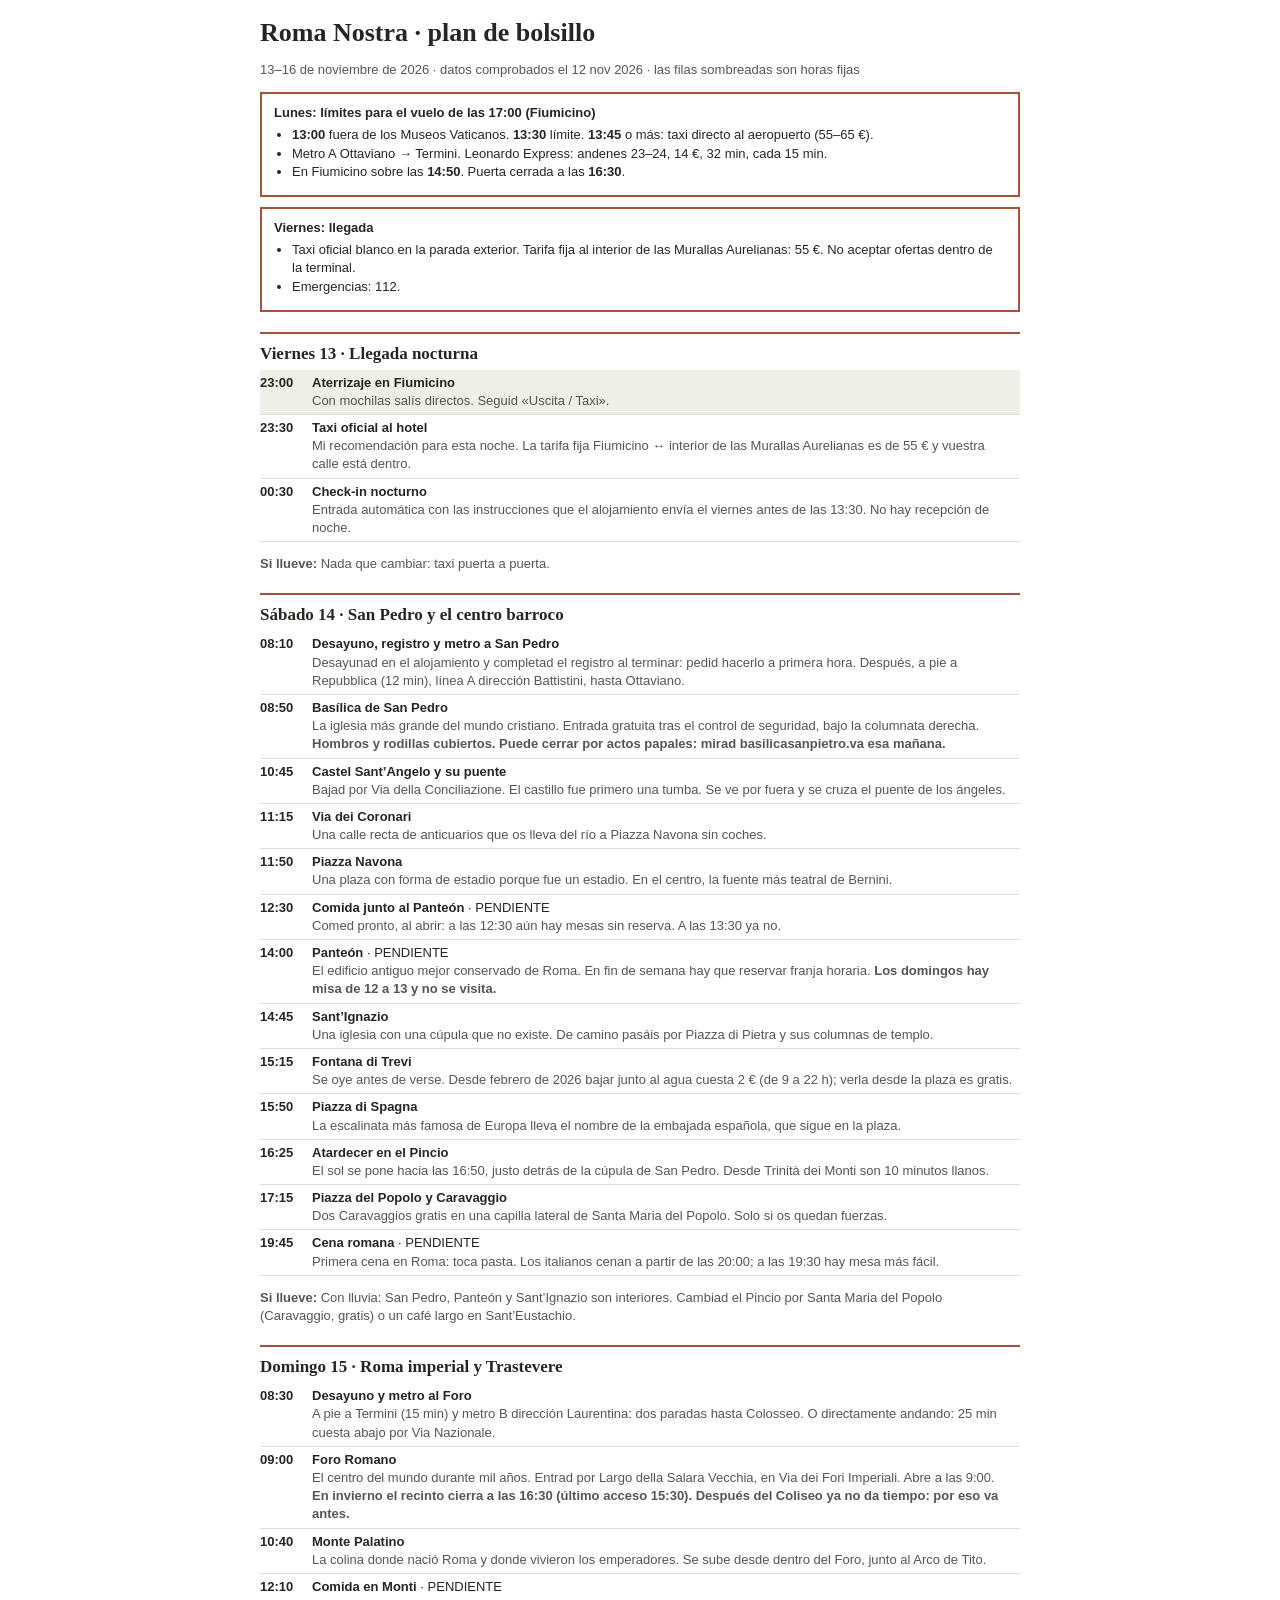
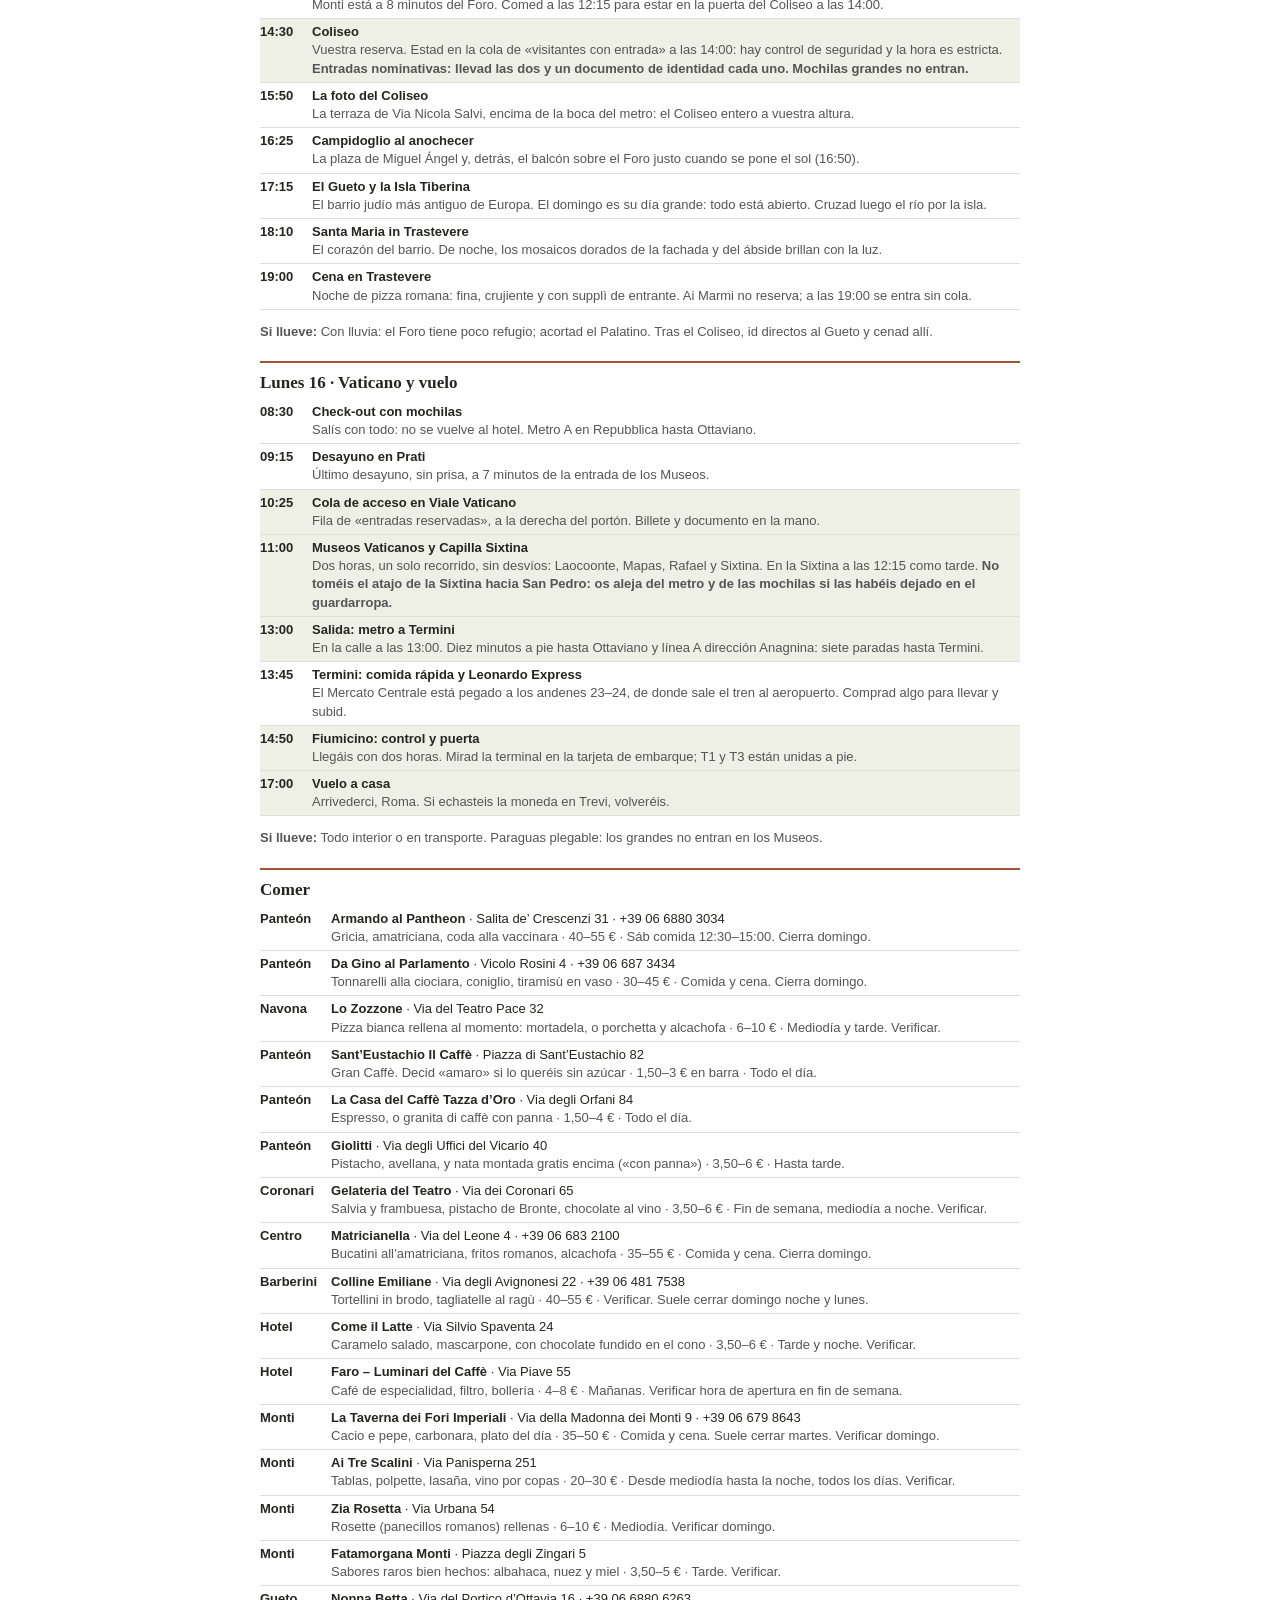
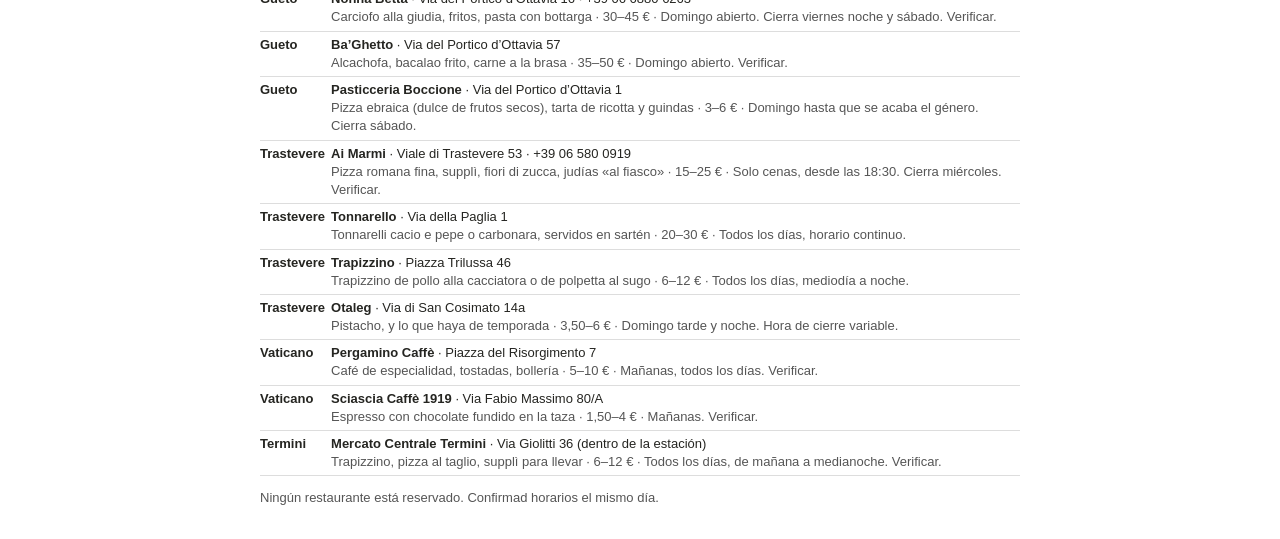
==== bolsillo.html @ ce5e2b99 "Update check-in, breakfast and Colosseum ticket details Co-Authored-By: Claude Fable 5.2 <noreply@an" ====
<!doctype html><html lang="es"><head><meta charset="utf-8"><meta name="viewport" content="width=device-width,initial-scale=1"><meta name="robots" content="noindex"><title>Roma Nostra · plan de bolsillo</title>
<style>body{font:13px/1.4 -apple-system,"Segoe UI",Helvetica,Arial,sans-serif;color:#252521;background:#fff;max-width:760px;margin:0 auto;padding:18px}h1{font:600 26px Georgia,serif;margin:0 0 2px}h2{font:600 17px Georgia,serif;margin:20px 0 6px;padding-top:10px;border-top:2px solid #A5523A;break-after:avoid}table{width:100%;border-collapse:collapse}td{padding:4px 6px 4px 0;vertical-align:top;border-bottom:1px solid #ddd}td:first-child{white-space:nowrap;font-weight:700;font-variant-numeric:tabular-nums;width:46px}.f td{background:#eef0e6}.s{color:#555}.box{border:2px solid #A5523A;padding:10px 12px;margin:10px 0;break-inside:avoid}ul{margin:4px 0;padding-left:18px}@media print{body{padding:0}h2{break-before:auto}}</style></head><body>
<h1>Roma Nostra · plan de bolsillo</h1><p class="s">13–16 de noviembre de 2026 · datos comprobados el 12 nov 2026 · las filas sombreadas son horas fijas</p>
<div class="box"><b>Lunes: límites para el vuelo de las 17:00 (Fiumicino)</b><ul><li><b>13:00</b> fuera de los Museos Vaticanos. <b>13:30</b> límite. <b>13:45</b> o más: taxi directo al aeropuerto (55–65 €).</li><li>Metro A Ottaviano → Termini. Leonardo Express: andenes 23–24, 14 €, 32 min, cada 15 min.</li><li>En Fiumicino sobre las <b>14:50</b>. Puerta cerrada a las <b>16:30</b>.</li></ul></div>
<div class="box"><b>Viernes: llegada</b><ul><li>Taxi oficial blanco en la parada exterior. Tarifa fija al interior de las Murallas Aurelianas: 55 €. No aceptar ofertas dentro de la terminal.</li><li>Emergencias: 112.</li></ul></div><h2>Viernes 13 · Llegada nocturna</h2><table><tr class="f"><td>23:00</td><td><b>Aterrizaje en Fiumicino</b><br><span class="s">Con mochilas salís directos. Seguid «Uscita / Taxi».</span></td></tr><tr><td>23:30</td><td><b>Taxi oficial al hotel</b><br><span class="s">Mi recomendación para esta noche. La tarifa fija Fiumicino ↔ interior de las Murallas Aurelianas es de 55 € y vuestra calle está dentro.</span></td></tr><tr><td>00:30</td><td><b>Check-in nocturno</b><br><span class="s">Entrada automática con las instrucciones que el alojamiento envía el viernes antes de las 13:30. No hay recepción de noche.</span></td></tr></table><p class="s"><b>Si llueve:</b> Nada que cambiar: taxi puerta a puerta.</p><h2>Sábado 14 · San Pedro y el centro barroco</h2><table><tr><td>08:10</td><td><b>Desayuno, registro y metro a San Pedro</b><br><span class="s">Desayunad en el alojamiento y completad el registro al terminar: pedid hacerlo a primera hora. Después, a pie a Repubblica (12 min), línea A dirección Battistini, hasta Ottaviano.</span></td></tr><tr><td>08:50</td><td><b>Basílica de San Pedro</b><br><span class="s">La iglesia más grande del mundo cristiano. Entrada gratuita tras el control de seguridad, bajo la columnata derecha. <b>Hombros y rodillas cubiertos. Puede cerrar por actos papales: mirad basilicasanpietro.va esa mañana.</b></span></td></tr><tr><td>10:45</td><td><b>Castel Sant’Angelo y su puente</b><br><span class="s">Bajad por Via della Conciliazione. El castillo fue primero una tumba. Se ve por fuera y se cruza el puente de los ángeles.</span></td></tr><tr><td>11:15</td><td><b>Via dei Coronari</b><br><span class="s">Una calle recta de anticuarios que os lleva del río a Piazza Navona sin coches.</span></td></tr><tr><td>11:50</td><td><b>Piazza Navona</b><br><span class="s">Una plaza con forma de estadio porque fue un estadio. En el centro, la fuente más teatral de Bernini.</span></td></tr><tr><td>12:30</td><td><b>Comida junto al Panteón</b> · PENDIENTE<br><span class="s">Comed pronto, al abrir: a las 12:30 aún hay mesas sin reserva. A las 13:30 ya no.</span></td></tr><tr><td>14:00</td><td><b>Panteón</b> · PENDIENTE<br><span class="s">El edificio antiguo mejor conservado de Roma. En fin de semana hay que reservar franja horaria. <b>Los domingos hay misa de 12 a 13 y no se visita.</b></span></td></tr><tr><td>14:45</td><td><b>Sant’Ignazio</b><br><span class="s">Una iglesia con una cúpula que no existe. De camino pasáis por Piazza di Pietra y sus columnas de templo.</span></td></tr><tr><td>15:15</td><td><b>Fontana di Trevi</b><br><span class="s">Se oye antes de verse. Desde febrero de 2026 bajar junto al agua cuesta 2 € (de 9 a 22 h); verla desde la plaza es gratis.</span></td></tr><tr><td>15:50</td><td><b>Piazza di Spagna</b><br><span class="s">La escalinata más famosa de Europa lleva el nombre de la embajada española, que sigue en la plaza.</span></td></tr><tr><td>16:25</td><td><b>Atardecer en el Pincio</b><br><span class="s">El sol se pone hacia las 16:50, justo detrás de la cúpula de San Pedro. Desde Trinità dei Monti son 10 minutos llanos.</span></td></tr><tr><td>17:15</td><td><b>Piazza del Popolo y Caravaggio</b><br><span class="s">Dos Caravaggios gratis en una capilla lateral de Santa Maria del Popolo. Solo si os quedan fuerzas.</span></td></tr><tr><td>19:45</td><td><b>Cena romana</b> · PENDIENTE<br><span class="s">Primera cena en Roma: toca pasta. Los italianos cenan a partir de las 20:00; a las 19:30 hay mesa más fácil.</span></td></tr></table><p class="s"><b>Si llueve:</b> Con lluvia: San Pedro, Panteón y Sant’Ignazio son interiores. Cambiad el Pincio por Santa Maria del Popolo (Caravaggio, gratis) o un café largo en Sant’Eustachio.</p><h2>Domingo 15 · Roma imperial y Trastevere</h2><table><tr><td>08:30</td><td><b>Desayuno y metro al Foro</b><br><span class="s">A pie a Termini (15 min) y metro B dirección Laurentina: dos paradas hasta Colosseo. O directamente andando: 25 min cuesta abajo por Via Nazionale.</span></td></tr><tr><td>09:00</td><td><b>Foro Romano</b><br><span class="s">El centro del mundo durante mil años. Entrad por Largo della Salara Vecchia, en Via dei Fori Imperiali. Abre a las 9:00. <b>En invierno el recinto cierra a las 16:30 (último acceso 15:30). Después del Coliseo ya no da tiempo: por eso va antes.</b></span></td></tr><tr><td>10:40</td><td><b>Monte Palatino</b><br><span class="s">La colina donde nació Roma y donde vivieron los emperadores. Se sube desde dentro del Foro, junto al Arco de Tito.</span></td></tr><tr><td>12:10</td><td><b>Comida en Monti</b> · PENDIENTE<br><span class="s">Monti está a 8 minutos del Foro. Comed a las 12:15 para estar en la puerta del Coliseo a las 14:00.</span></td></tr><tr class="f"><td>14:30</td><td><b>Coliseo</b><br><span class="s">Vuestra reserva. Estad en la cola de «visitantes con entrada» a las 14:00: hay control de seguridad y la hora es estricta. <b>Entradas nominativas: llevad las dos y un documento de identidad cada uno. Mochilas grandes no entran.</b></span></td></tr><tr><td>15:50</td><td><b>La foto del Coliseo</b><br><span class="s">La terraza de Via Nicola Salvi, encima de la boca del metro: el Coliseo entero a vuestra altura.</span></td></tr><tr><td>16:25</td><td><b>Campidoglio al anochecer</b><br><span class="s">La plaza de Miguel Ángel y, detrás, el balcón sobre el Foro justo cuando se pone el sol (16:50).</span></td></tr><tr><td>17:15</td><td><b>El Gueto y la Isla Tiberina</b><br><span class="s">El barrio judío más antiguo de Europa. El domingo es su día grande: todo está abierto. Cruzad luego el río por la isla.</span></td></tr><tr><td>18:10</td><td><b>Santa Maria in Trastevere</b><br><span class="s">El corazón del barrio. De noche, los mosaicos dorados de la fachada y del ábside brillan con la luz.</span></td></tr><tr><td>19:00</td><td><b>Cena en Trastevere</b><br><span class="s">Noche de pizza romana: fina, crujiente y con supplì de entrante. Ai Marmi no reserva; a las 19:00 se entra sin cola.</span></td></tr></table><p class="s"><b>Si llueve:</b> Con lluvia: el Foro tiene poco refugio; acortad el Palatino. Tras el Coliseo, id directos al Gueto y cenad allí.</p><h2>Lunes 16 · Vaticano y vuelo</h2><table><tr><td>08:30</td><td><b>Check-out con mochilas</b><br><span class="s">Salís con todo: no se vuelve al hotel. Metro A en Repubblica hasta Ottaviano.</span></td></tr><tr><td>09:15</td><td><b>Desayuno en Prati</b><br><span class="s">Último desayuno, sin prisa, a 7 minutos de la entrada de los Museos.</span></td></tr><tr class="f"><td>10:25</td><td><b>Cola de acceso en Viale Vaticano</b><br><span class="s">Fila de «entradas reservadas», a la derecha del portón. Billete y documento en la mano.</span></td></tr><tr class="f"><td>11:00</td><td><b>Museos Vaticanos y Capilla Sixtina</b><br><span class="s">Dos horas, un solo recorrido, sin desvíos: Laocoonte, Mapas, Rafael y Sixtina. En la Sixtina a las 12:15 como tarde. <b>No toméis el atajo de la Sixtina hacia San Pedro: os aleja del metro y de las mochilas si las habéis dejado en el guardarropa.</b></span></td></tr><tr class="f"><td>13:00</td><td><b>Salida: metro a Termini</b><br><span class="s">En la calle a las 13:00. Diez minutos a pie hasta Ottaviano y línea A dirección Anagnina: siete paradas hasta Termini.</span></td></tr><tr><td>13:45</td><td><b>Termini: comida rápida y Leonardo Express</b><br><span class="s">El Mercato Centrale está pegado a los andenes 23–24, de donde sale el tren al aeropuerto. Comprad algo para llevar y subid.</span></td></tr><tr class="f"><td>14:50</td><td><b>Fiumicino: control y puerta</b><br><span class="s">Llegáis con dos horas. Mirad la terminal en la tarjeta de embarque; T1 y T3 están unidas a pie.</span></td></tr><tr class="f"><td>17:00</td><td><b>Vuelo a casa</b><br><span class="s">Arrivederci, Roma. Si echasteis la moneda en Trevi, volveréis.</span></td></tr></table><p class="s"><b>Si llueve:</b> Todo interior o en transporte. Paraguas plegable: los grandes no entran en los Museos.</p><h2>Comer</h2><table><tr><td>Panteón</td><td><b>Armando al Pantheon</b> · Salita de’ Crescenzi 31 · +39 06 6880 3034<br><span class="s">Gricia, amatriciana, coda alla vaccinara · 40–55 € · Sáb comida 12:30–15:00. Cierra domingo.</span></td></tr><tr><td>Panteón</td><td><b>Da Gino al Parlamento</b> · Vicolo Rosini 4 · +39 06 687 3434<br><span class="s">Tonnarelli alla ciociara, coniglio, tiramisù en vaso · 30–45 € · Comida y cena. Cierra domingo.</span></td></tr><tr><td>Navona</td><td><b>Lo Zozzone</b> · Via del Teatro Pace 32<br><span class="s">Pizza bianca rellena al momento: mortadela, o porchetta y alcachofa · 6–10 € · Mediodía y tarde. Verificar.</span></td></tr><tr><td>Panteón</td><td><b>Sant’Eustachio Il Caffè</b> · Piazza di Sant’Eustachio 82<br><span class="s">Gran Caffè. Decid «amaro» si lo queréis sin azúcar · 1,50–3 € en barra · Todo el día.</span></td></tr><tr><td>Panteón</td><td><b>La Casa del Caffè Tazza d’Oro</b> · Via degli Orfani 84<br><span class="s">Espresso, o granita di caffè con panna · 1,50–4 € · Todo el día.</span></td></tr><tr><td>Panteón</td><td><b>Giolitti</b> · Via degli Uffici del Vicario 40<br><span class="s">Pistacho, avellana, y nata montada gratis encima («con panna») · 3,50–6 € · Hasta tarde.</span></td></tr><tr><td>Coronari</td><td><b>Gelateria del Teatro</b> · Via dei Coronari 65<br><span class="s">Salvia y frambuesa, pistacho de Bronte, chocolate al vino · 3,50–6 € · Fin de semana, mediodía a noche. Verificar.</span></td></tr><tr><td>Centro</td><td><b>Matricianella</b> · Via del Leone 4 · +39 06 683 2100<br><span class="s">Bucatini all’amatriciana, fritos romanos, alcachofa · 35–55 € · Comida y cena. Cierra domingo.</span></td></tr><tr><td>Barberini</td><td><b>Colline Emiliane</b> · Via degli Avignonesi 22 · +39 06 481 7538<br><span class="s">Tortellini in brodo, tagliatelle al ragù · 40–55 € · Verificar. Suele cerrar domingo noche y lunes.</span></td></tr><tr><td>Hotel</td><td><b>Come il Latte</b> · Via Silvio Spaventa 24<br><span class="s">Caramelo salado, mascarpone, con chocolate fundido en el cono · 3,50–6 € · Tarde y noche. Verificar.</span></td></tr><tr><td>Hotel</td><td><b>Faro – Luminari del Caffè</b> · Via Piave 55<br><span class="s">Café de especialidad, filtro, bollería · 4–8 € · Mañanas. Verificar hora de apertura en fin de semana.</span></td></tr><tr><td>Monti</td><td><b>La Taverna dei Fori Imperiali</b> · Via della Madonna dei Monti 9 · +39 06 679 8643<br><span class="s">Cacio e pepe, carbonara, plato del día · 35–50 € · Comida y cena. Suele cerrar martes. Verificar domingo.</span></td></tr><tr><td>Monti</td><td><b>Ai Tre Scalini</b> · Via Panisperna 251<br><span class="s">Tablas, polpette, lasaña, vino por copas · 20–30 € · Desde mediodía hasta la noche, todos los días. Verificar.</span></td></tr><tr><td>Monti</td><td><b>Zia Rosetta</b> · Via Urbana 54<br><span class="s">Rosette (panecillos romanos) rellenas · 6–10 € · Mediodía. Verificar domingo.</span></td></tr><tr><td>Monti</td><td><b>Fatamorgana Monti</b> · Piazza degli Zingari 5<br><span class="s">Sabores raros bien hechos: albahaca, nuez y miel · 3,50–5 € · Tarde. Verificar.</span></td></tr><tr><td>Gueto</td><td><b>Nonna Betta</b> · Via del Portico d’Ottavia 16 · +39 06 6880 6263<br><span class="s">Carciofo alla giudia, fritos, pasta con bottarga · 30–45 € · Domingo abierto. Cierra viernes noche y sábado. Verificar.</span></td></tr><tr><td>Gueto</td><td><b>Ba’Ghetto</b> · Via del Portico d’Ottavia 57<br><span class="s">Alcachofa, bacalao frito, carne a la brasa · 35–50 € · Domingo abierto. Verificar.</span></td></tr><tr><td>Gueto</td><td><b>Pasticceria Boccione</b> · Via del Portico d’Ottavia 1<br><span class="s">Pizza ebraica (dulce de frutos secos), tarta de ricotta y guindas · 3–6 € · Domingo hasta que se acaba el género. Cierra sábado.</span></td></tr><tr><td>Trastevere</td><td><b>Ai Marmi</b> · Viale di Trastevere 53 · +39 06 580 0919<br><span class="s">Pizza romana fina, supplì, fiori di zucca, judías «al fiasco» · 15–25 € · Solo cenas, desde las 18:30. Cierra miércoles. Verificar.</span></td></tr><tr><td>Trastevere</td><td><b>Tonnarello</b> · Via della Paglia 1<br><span class="s">Tonnarelli cacio e pepe o carbonara, servidos en sartén · 20–30 € · Todos los días, horario continuo.</span></td></tr><tr><td>Trastevere</td><td><b>Trapizzino</b> · Piazza Trilussa 46<br><span class="s">Trapizzino de pollo alla cacciatora o de polpetta al sugo · 6–12 € · Todos los días, mediodía a noche.</span></td></tr><tr><td>Trastevere</td><td><b>Otaleg</b> · Via di San Cosimato 14a<br><span class="s">Pistacho, y lo que haya de temporada · 3,50–6 € · Domingo tarde y noche. Hora de cierre variable.</span></td></tr><tr><td>Vaticano</td><td><b>Pergamino Caffè</b> · Piazza del Risorgimento 7<br><span class="s">Café de especialidad, tostadas, bollería · 5–10 € · Mañanas, todos los días. Verificar.</span></td></tr><tr><td>Vaticano</td><td><b>Sciascia Caffè 1919</b> · Via Fabio Massimo 80/A<br><span class="s">Espresso con chocolate fundido en la taza · 1,50–4 € · Mañanas. Verificar.</span></td></tr><tr><td>Termini</td><td><b>Mercato Centrale Termini</b> · Via Giolitti 36 (dentro de la estación)<br><span class="s">Trapizzino, pizza al taglio, supplì para llevar · 6–12 € · Todos los días, de mañana a medianoche. Verificar.</span></td></tr></table><p class="s">Ningún restaurante está reservado. Confirmad horarios el mismo día.</p></body></html>
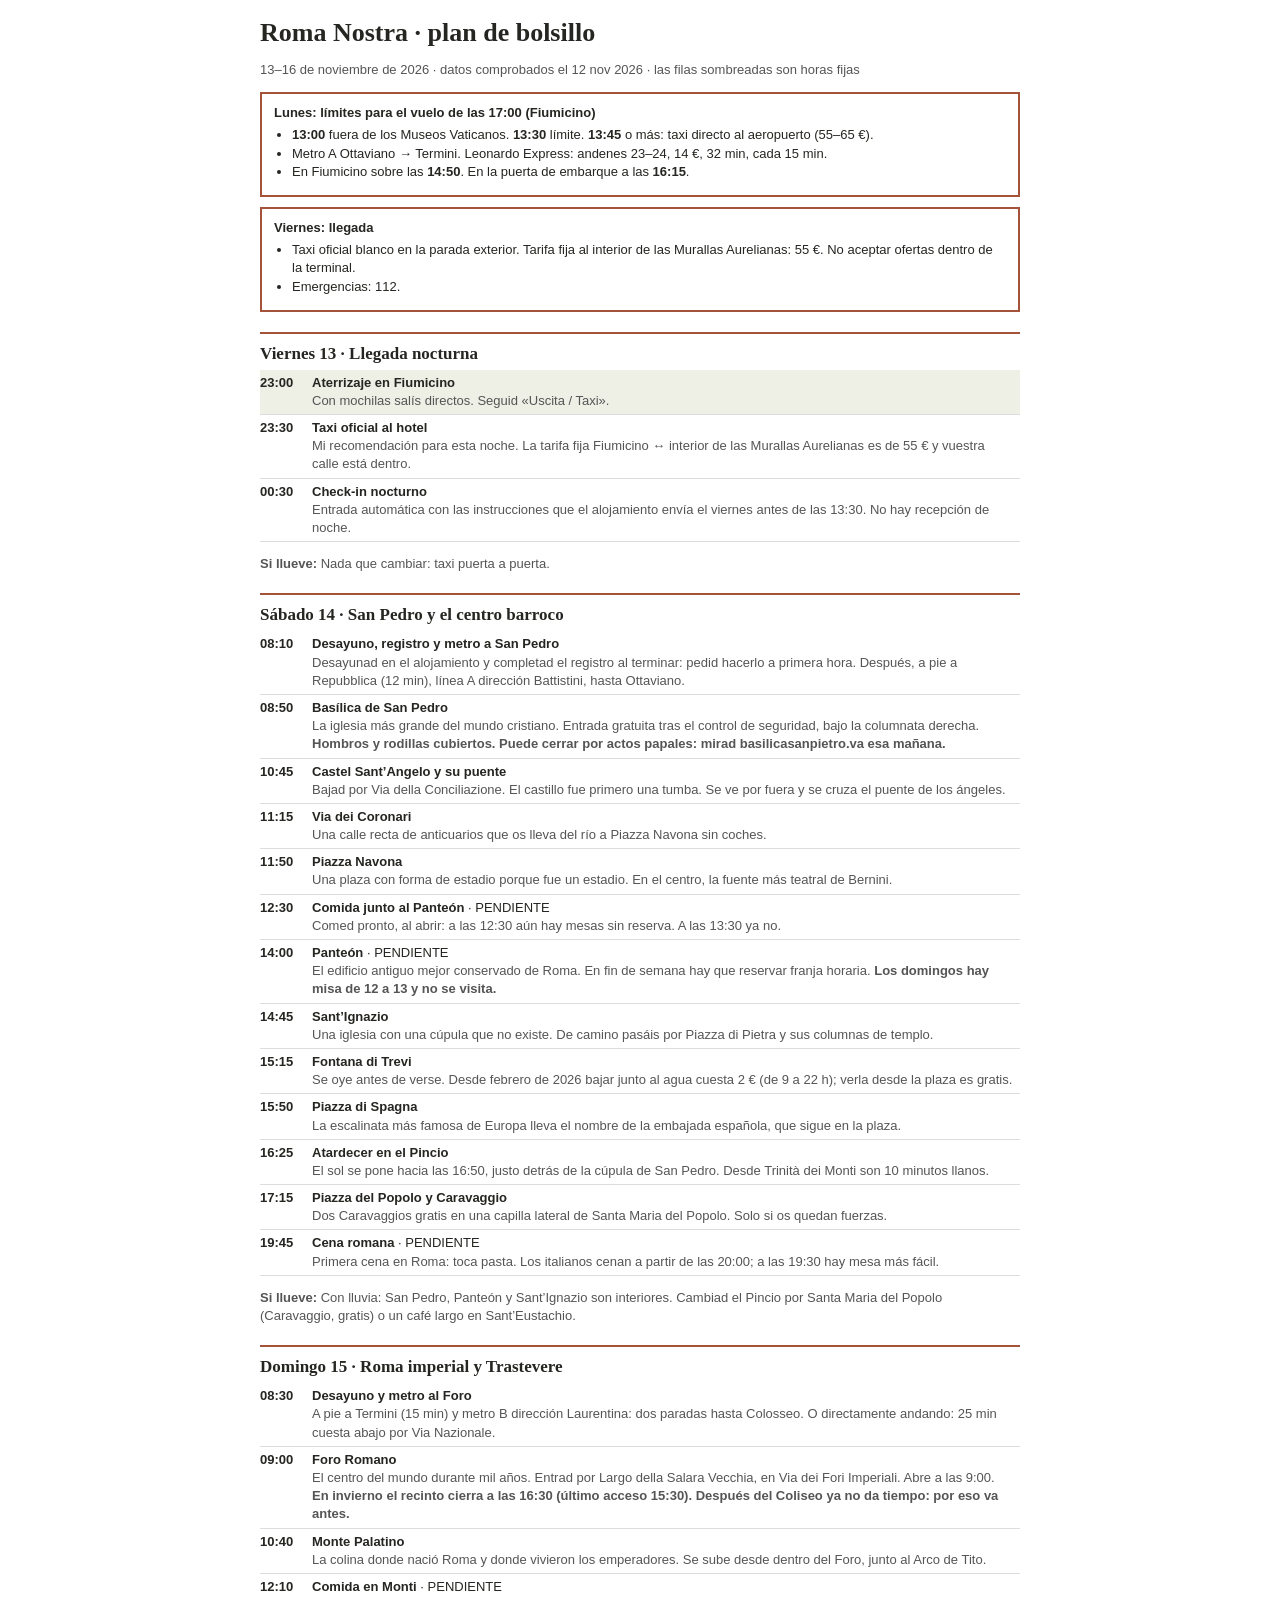
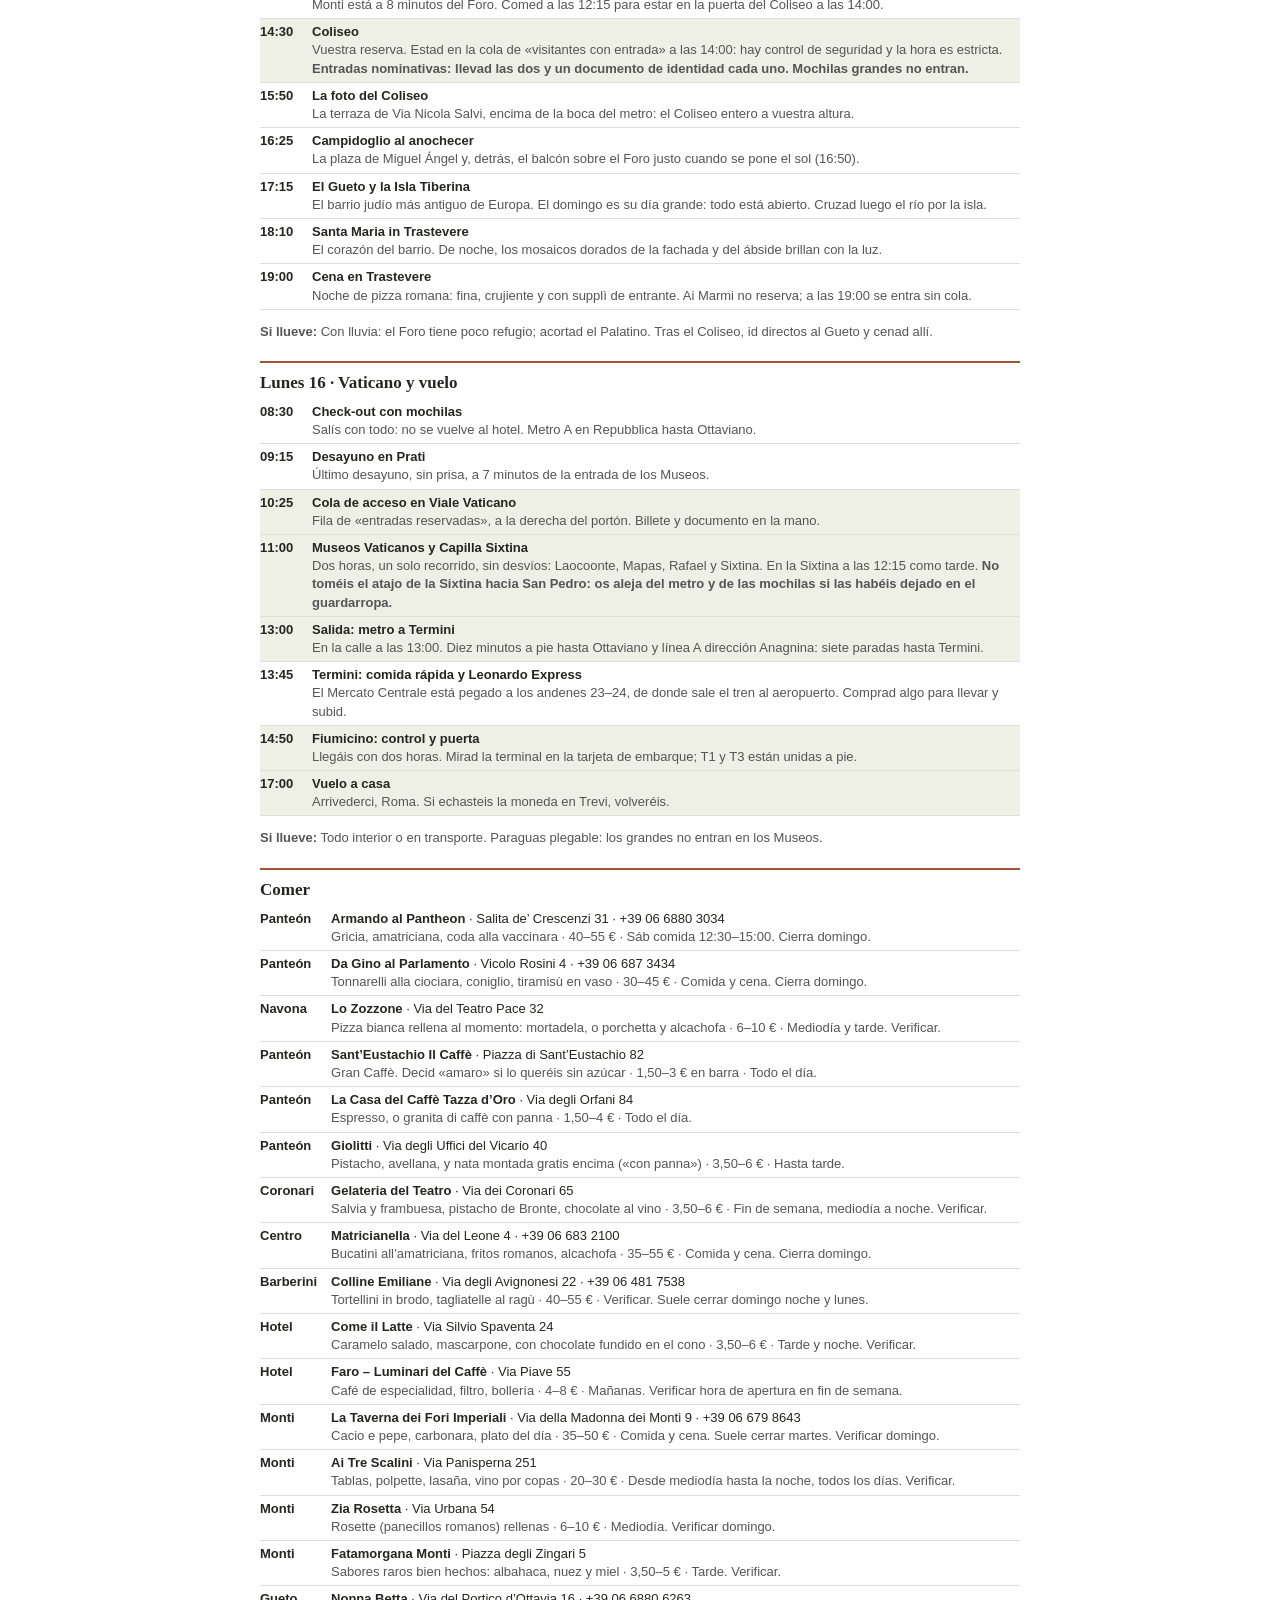
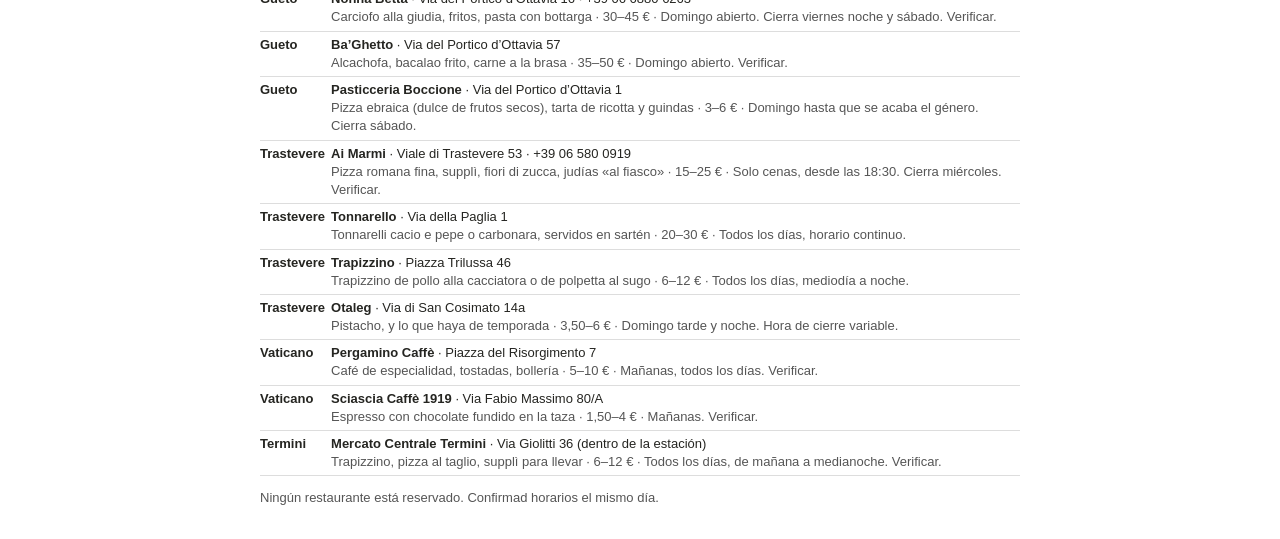
==== commit 6f8cbe2b: "Switch airline details to Wizz Air Co-Authored-By: Claude Fable 5.2 <noreply@anthropic.com> Claude-S" ====
--- a/bolsillo.html
+++ b/bolsillo.html
@@ -1,5 +1,5 @@
 <!doctype html><html lang="es"><head><meta charset="utf-8"><meta name="viewport" content="width=device-width,initial-scale=1"><meta name="robots" content="noindex"><title>Roma Nostra · plan de bolsillo</title>
 <style>body{font:13px/1.4 -apple-system,"Segoe UI",Helvetica,Arial,sans-serif;color:#252521;background:#fff;max-width:760px;margin:0 auto;padding:18px}h1{font:600 26px Georgia,serif;margin:0 0 2px}h2{font:600 17px Georgia,serif;margin:20px 0 6px;padding-top:10px;border-top:2px solid #A5523A;break-after:avoid}table{width:100%;border-collapse:collapse}td{padding:4px 6px 4px 0;vertical-align:top;border-bottom:1px solid #ddd}td:first-child{white-space:nowrap;font-weight:700;font-variant-numeric:tabular-nums;width:46px}.f td{background:#eef0e6}.s{color:#555}.box{border:2px solid #A5523A;padding:10px 12px;margin:10px 0;break-inside:avoid}ul{margin:4px 0;padding-left:18px}@media print{body{padding:0}h2{break-before:auto}}</style></head><body>
 <h1>Roma Nostra · plan de bolsillo</h1><p class="s">13–16 de noviembre de 2026 · datos comprobados el 12 nov 2026 · las filas sombreadas son horas fijas</p>
-<div class="box"><b>Lunes: límites para el vuelo de las 17:00 (Fiumicino)</b><ul><li><b>13:00</b> fuera de los Museos Vaticanos. <b>13:30</b> límite. <b>13:45</b> o más: taxi directo al aeropuerto (55–65 €).</li><li>Metro A Ottaviano → Termini. Leonardo Express: andenes 23–24, 14 €, 32 min, cada 15 min.</li><li>En Fiumicino sobre las <b>14:50</b>. Puerta cerrada a las <b>16:30</b>.</li></ul></div>
+<div class="box"><b>Lunes: límites para el vuelo de las 17:00 (Fiumicino)</b><ul><li><b>13:00</b> fuera de los Museos Vaticanos. <b>13:30</b> límite. <b>13:45</b> o más: taxi directo al aeropuerto (55–65 €).</li><li>Metro A Ottaviano → Termini. Leonardo Express: andenes 23–24, 14 €, 32 min, cada 15 min.</li><li>En Fiumicino sobre las <b>14:50</b>. En la puerta de embarque a las <b>16:15</b>.</li></ul></div>
 <div class="box"><b>Viernes: llegada</b><ul><li>Taxi oficial blanco en la parada exterior. Tarifa fija al interior de las Murallas Aurelianas: 55 €. No aceptar ofertas dentro de la terminal.</li><li>Emergencias: 112.</li></ul></div><h2>Viernes 13 · Llegada nocturna</h2><table><tr class="f"><td>23:00</td><td><b>Aterrizaje en Fiumicino</b><br><span class="s">Con mochilas salís directos. Seguid «Uscita / Taxi».</span></td></tr><tr><td>23:30</td><td><b>Taxi oficial al hotel</b><br><span class="s">Mi recomendación para esta noche. La tarifa fija Fiumicino ↔ interior de las Murallas Aurelianas es de 55 € y vuestra calle está dentro.</span></td></tr><tr><td>00:30</td><td><b>Check-in nocturno</b><br><span class="s">Entrada automática con las instrucciones que el alojamiento envía el viernes antes de las 13:30. No hay recepción de noche.</span></td></tr></table><p class="s"><b>Si llueve:</b> Nada que cambiar: taxi puerta a puerta.</p><h2>Sábado 14 · San Pedro y el centro barroco</h2><table><tr><td>08:10</td><td><b>Desayuno, registro y metro a San Pedro</b><br><span class="s">Desayunad en el alojamiento y completad el registro al terminar: pedid hacerlo a primera hora. Después, a pie a Repubblica (12 min), línea A dirección Battistini, hasta Ottaviano.</span></td></tr><tr><td>08:50</td><td><b>Basílica de San Pedro</b><br><span class="s">La iglesia más grande del mundo cristiano. Entrada gratuita tras el control de seguridad, bajo la columnata derecha. <b>Hombros y rodillas cubiertos. Puede cerrar por actos papales: mirad basilicasanpietro.va esa mañana.</b></span></td></tr><tr><td>10:45</td><td><b>Castel Sant’Angelo y su puente</b><br><span class="s">Bajad por Via della Conciliazione. El castillo fue primero una tumba. Se ve por fuera y se cruza el puente de los ángeles.</span></td></tr><tr><td>11:15</td><td><b>Via dei Coronari</b><br><span class="s">Una calle recta de anticuarios que os lleva del río a Piazza Navona sin coches.</span></td></tr><tr><td>11:50</td><td><b>Piazza Navona</b><br><span class="s">Una plaza con forma de estadio porque fue un estadio. En el centro, la fuente más teatral de Bernini.</span></td></tr><tr><td>12:30</td><td><b>Comida junto al Panteón</b> · PENDIENTE<br><span class="s">Comed pronto, al abrir: a las 12:30 aún hay mesas sin reserva. A las 13:30 ya no.</span></td></tr><tr><td>14:00</td><td><b>Panteón</b> · PENDIENTE<br><span class="s">El edificio antiguo mejor conservado de Roma. En fin de semana hay que reservar franja horaria. <b>Los domingos hay misa de 12 a 13 y no se visita.</b></span></td></tr><tr><td>14:45</td><td><b>Sant’Ignazio</b><br><span class="s">Una iglesia con una cúpula que no existe. De camino pasáis por Piazza di Pietra y sus columnas de templo.</span></td></tr><tr><td>15:15</td><td><b>Fontana di Trevi</b><br><span class="s">Se oye antes de verse. Desde febrero de 2026 bajar junto al agua cuesta 2 € (de 9 a 22 h); verla desde la plaza es gratis.</span></td></tr><tr><td>15:50</td><td><b>Piazza di Spagna</b><br><span class="s">La escalinata más famosa de Europa lleva el nombre de la embajada española, que sigue en la plaza.</span></td></tr><tr><td>16:25</td><td><b>Atardecer en el Pincio</b><br><span class="s">El sol se pone hacia las 16:50, justo detrás de la cúpula de San Pedro. Desde Trinità dei Monti son 10 minutos llanos.</span></td></tr><tr><td>17:15</td><td><b>Piazza del Popolo y Caravaggio</b><br><span class="s">Dos Caravaggios gratis en una capilla lateral de Santa Maria del Popolo. Solo si os quedan fuerzas.</span></td></tr><tr><td>19:45</td><td><b>Cena romana</b> · PENDIENTE<br><span class="s">Primera cena en Roma: toca pasta. Los italianos cenan a partir de las 20:00; a las 19:30 hay mesa más fácil.</span></td></tr></table><p class="s"><b>Si llueve:</b> Con lluvia: San Pedro, Panteón y Sant’Ignazio son interiores. Cambiad el Pincio por Santa Maria del Popolo (Caravaggio, gratis) o un café largo en Sant’Eustachio.</p><h2>Domingo 15 · Roma imperial y Trastevere</h2><table><tr><td>08:30</td><td><b>Desayuno y metro al Foro</b><br><span class="s">A pie a Termini (15 min) y metro B dirección Laurentina: dos paradas hasta Colosseo. O directamente andando: 25 min cuesta abajo por Via Nazionale.</span></td></tr><tr><td>09:00</td><td><b>Foro Romano</b><br><span class="s">El centro del mundo durante mil años. Entrad por Largo della Salara Vecchia, en Via dei Fori Imperiali. Abre a las 9:00. <b>En invierno el recinto cierra a las 16:30 (último acceso 15:30). Después del Coliseo ya no da tiempo: por eso va antes.</b></span></td></tr><tr><td>10:40</td><td><b>Monte Palatino</b><br><span class="s">La colina donde nació Roma y donde vivieron los emperadores. Se sube desde dentro del Foro, junto al Arco de Tito.</span></td></tr><tr><td>12:10</td><td><b>Comida en Monti</b> · PENDIENTE<br><span class="s">Monti está a 8 minutos del Foro. Comed a las 12:15 para estar en la puerta del Coliseo a las 14:00.</span></td></tr><tr class="f"><td>14:30</td><td><b>Coliseo</b><br><span class="s">Vuestra reserva. Estad en la cola de «visitantes con entrada» a las 14:00: hay control de seguridad y la hora es estricta. <b>Entradas nominativas: llevad las dos y un documento de identidad cada uno. Mochilas grandes no entran.</b></span></td></tr><tr><td>15:50</td><td><b>La foto del Coliseo</b><br><span class="s">La terraza de Via Nicola Salvi, encima de la boca del metro: el Coliseo entero a vuestra altura.</span></td></tr><tr><td>16:25</td><td><b>Campidoglio al anochecer</b><br><span class="s">La plaza de Miguel Ángel y, detrás, el balcón sobre el Foro justo cuando se pone el sol (16:50).</span></td></tr><tr><td>17:15</td><td><b>El Gueto y la Isla Tiberina</b><br><span class="s">El barrio judío más antiguo de Europa. El domingo es su día grande: todo está abierto. Cruzad luego el río por la isla.</span></td></tr><tr><td>18:10</td><td><b>Santa Maria in Trastevere</b><br><span class="s">El corazón del barrio. De noche, los mosaicos dorados de la fachada y del ábside brillan con la luz.</span></td></tr><tr><td>19:00</td><td><b>Cena en Trastevere</b><br><span class="s">Noche de pizza romana: fina, crujiente y con supplì de entrante. Ai Marmi no reserva; a las 19:00 se entra sin cola.</span></td></tr></table><p class="s"><b>Si llueve:</b> Con lluvia: el Foro tiene poco refugio; acortad el Palatino. Tras el Coliseo, id directos al Gueto y cenad allí.</p><h2>Lunes 16 · Vaticano y vuelo</h2><table><tr><td>08:30</td><td><b>Check-out con mochilas</b><br><span class="s">Salís con todo: no se vuelve al hotel. Metro A en Repubblica hasta Ottaviano.</span></td></tr><tr><td>09:15</td><td><b>Desayuno en Prati</b><br><span class="s">Último desayuno, sin prisa, a 7 minutos de la entrada de los Museos.</span></td></tr><tr class="f"><td>10:25</td><td><b>Cola de acceso en Viale Vaticano</b><br><span class="s">Fila de «entradas reservadas», a la derecha del portón. Billete y documento en la mano.</span></td></tr><tr class="f"><td>11:00</td><td><b>Museos Vaticanos y Capilla Sixtina</b><br><span class="s">Dos horas, un solo recorrido, sin desvíos: Laocoonte, Mapas, Rafael y Sixtina. En la Sixtina a las 12:15 como tarde. <b>No toméis el atajo de la Sixtina hacia San Pedro: os aleja del metro y de las mochilas si las habéis dejado en el guardarropa.</b></span></td></tr><tr class="f"><td>13:00</td><td><b>Salida: metro a Termini</b><br><span class="s">En la calle a las 13:00. Diez minutos a pie hasta Ottaviano y línea A dirección Anagnina: siete paradas hasta Termini.</span></td></tr><tr><td>13:45</td><td><b>Termini: comida rápida y Leonardo Express</b><br><span class="s">El Mercato Centrale está pegado a los andenes 23–24, de donde sale el tren al aeropuerto. Comprad algo para llevar y subid.</span></td></tr><tr class="f"><td>14:50</td><td><b>Fiumicino: control y puerta</b><br><span class="s">Llegáis con dos horas. Mirad la terminal en la tarjeta de embarque; T1 y T3 están unidas a pie.</span></td></tr><tr class="f"><td>17:00</td><td><b>Vuelo a casa</b><br><span class="s">Arrivederci, Roma. Si echasteis la moneda en Trevi, volveréis.</span></td></tr></table><p class="s"><b>Si llueve:</b> Todo interior o en transporte. Paraguas plegable: los grandes no entran en los Museos.</p><h2>Comer</h2><table><tr><td>Panteón</td><td><b>Armando al Pantheon</b> · Salita de’ Crescenzi 31 · +39 06 6880 3034<br><span class="s">Gricia, amatriciana, coda alla vaccinara · 40–55 € · Sáb comida 12:30–15:00. Cierra domingo.</span></td></tr><tr><td>Panteón</td><td><b>Da Gino al Parlamento</b> · Vicolo Rosini 4 · +39 06 687 3434<br><span class="s">Tonnarelli alla ciociara, coniglio, tiramisù en vaso · 30–45 € · Comida y cena. Cierra domingo.</span></td></tr><tr><td>Navona</td><td><b>Lo Zozzone</b> · Via del Teatro Pace 32<br><span class="s">Pizza bianca rellena al momento: mortadela, o porchetta y alcachofa · 6–10 € · Mediodía y tarde. Verificar.</span></td></tr><tr><td>Panteón</td><td><b>Sant’Eustachio Il Caffè</b> · Piazza di Sant’Eustachio 82<br><span class="s">Gran Caffè. Decid «amaro» si lo queréis sin azúcar · 1,50–3 € en barra · Todo el día.</span></td></tr><tr><td>Panteón</td><td><b>La Casa del Caffè Tazza d’Oro</b> · Via degli Orfani 84<br><span class="s">Espresso, o granita di caffè con panna · 1,50–4 € · Todo el día.</span></td></tr><tr><td>Panteón</td><td><b>Giolitti</b> · Via degli Uffici del Vicario 40<br><span class="s">Pistacho, avellana, y nata montada gratis encima («con panna») · 3,50–6 € · Hasta tarde.</span></td></tr><tr><td>Coronari</td><td><b>Gelateria del Teatro</b> · Via dei Coronari 65<br><span class="s">Salvia y frambuesa, pistacho de Bronte, chocolate al vino · 3,50–6 € · Fin de semana, mediodía a noche. Verificar.</span></td></tr><tr><td>Centro</td><td><b>Matricianella</b> · Via del Leone 4 · +39 06 683 2100<br><span class="s">Bucatini all’amatriciana, fritos romanos, alcachofa · 35–55 € · Comida y cena. Cierra domingo.</span></td></tr><tr><td>Barberini</td><td><b>Colline Emiliane</b> · Via degli Avignonesi 22 · +39 06 481 7538<br><span class="s">Tortellini in brodo, tagliatelle al ragù · 40–55 € · Verificar. Suele cerrar domingo noche y lunes.</span></td></tr><tr><td>Hotel</td><td><b>Come il Latte</b> · Via Silvio Spaventa 24<br><span class="s">Caramelo salado, mascarpone, con chocolate fundido en el cono · 3,50–6 € · Tarde y noche. Verificar.</span></td></tr><tr><td>Hotel</td><td><b>Faro – Luminari del Caffè</b> · Via Piave 55<br><span class="s">Café de especialidad, filtro, bollería · 4–8 € · Mañanas. Verificar hora de apertura en fin de semana.</span></td></tr><tr><td>Monti</td><td><b>La Taverna dei Fori Imperiali</b> · Via della Madonna dei Monti 9 · +39 06 679 8643<br><span class="s">Cacio e pepe, carbonara, plato del día · 35–50 € · Comida y cena. Suele cerrar martes. Verificar domingo.</span></td></tr><tr><td>Monti</td><td><b>Ai Tre Scalini</b> · Via Panisperna 251<br><span class="s">Tablas, polpette, lasaña, vino por copas · 20–30 € · Desde mediodía hasta la noche, todos los días. Verificar.</span></td></tr><tr><td>Monti</td><td><b>Zia Rosetta</b> · Via Urbana 54<br><span class="s">Rosette (panecillos romanos) rellenas · 6–10 € · Mediodía. Verificar domingo.</span></td></tr><tr><td>Monti</td><td><b>Fatamorgana Monti</b> · Piazza degli Zingari 5<br><span class="s">Sabores raros bien hechos: albahaca, nuez y miel · 3,50–5 € · Tarde. Verificar.</span></td></tr><tr><td>Gueto</td><td><b>Nonna Betta</b> · Via del Portico d’Ottavia 16 · +39 06 6880 6263<br><span class="s">Carciofo alla giudia, fritos, pasta con bottarga · 30–45 € · Domingo abierto. Cierra viernes noche y sábado. Verificar.</span></td></tr><tr><td>Gueto</td><td><b>Ba’Ghetto</b> · Via del Portico d’Ottavia 57<br><span class="s">Alcachofa, bacalao frito, carne a la brasa · 35–50 € · Domingo abierto. Verificar.</span></td></tr><tr><td>Gueto</td><td><b>Pasticceria Boccione</b> · Via del Portico d’Ottavia 1<br><span class="s">Pizza ebraica (dulce de frutos secos), tarta de ricotta y guindas · 3–6 € · Domingo hasta que se acaba el género. Cierra sábado.</span></td></tr><tr><td>Trastevere</td><td><b>Ai Marmi</b> · Viale di Trastevere 53 · +39 06 580 0919<br><span class="s">Pizza romana fina, supplì, fiori di zucca, judías «al fiasco» · 15–25 € · Solo cenas, desde las 18:30. Cierra miércoles. Verificar.</span></td></tr><tr><td>Trastevere</td><td><b>Tonnarello</b> · Via della Paglia 1<br><span class="s">Tonnarelli cacio e pepe o carbonara, servidos en sartén · 20–30 € · Todos los días, horario continuo.</span></td></tr><tr><td>Trastevere</td><td><b>Trapizzino</b> · Piazza Trilussa 46<br><span class="s">Trapizzino de pollo alla cacciatora o de polpetta al sugo · 6–12 € · Todos los días, mediodía a noche.</span></td></tr><tr><td>Trastevere</td><td><b>Otaleg</b> · Via di San Cosimato 14a<br><span class="s">Pistacho, y lo que haya de temporada · 3,50–6 € · Domingo tarde y noche. Hora de cierre variable.</span></td></tr><tr><td>Vaticano</td><td><b>Pergamino Caffè</b> · Piazza del Risorgimento 7<br><span class="s">Café de especialidad, tostadas, bollería · 5–10 € · Mañanas, todos los días. Verificar.</span></td></tr><tr><td>Vaticano</td><td><b>Sciascia Caffè 1919</b> · Via Fabio Massimo 80/A<br><span class="s">Espresso con chocolate fundido en la taza · 1,50–4 € · Mañanas. Verificar.</span></td></tr><tr><td>Termini</td><td><b>Mercato Centrale Termini</b> · Via Giolitti 36 (dentro de la estación)<br><span class="s">Trapizzino, pizza al taglio, supplì para llevar · 6–12 € · Todos los días, de mañana a medianoche. Verificar.</span></td></tr></table><p class="s">Ningún restaurante está reservado. Confirmad horarios el mismo día.</p></body></html>
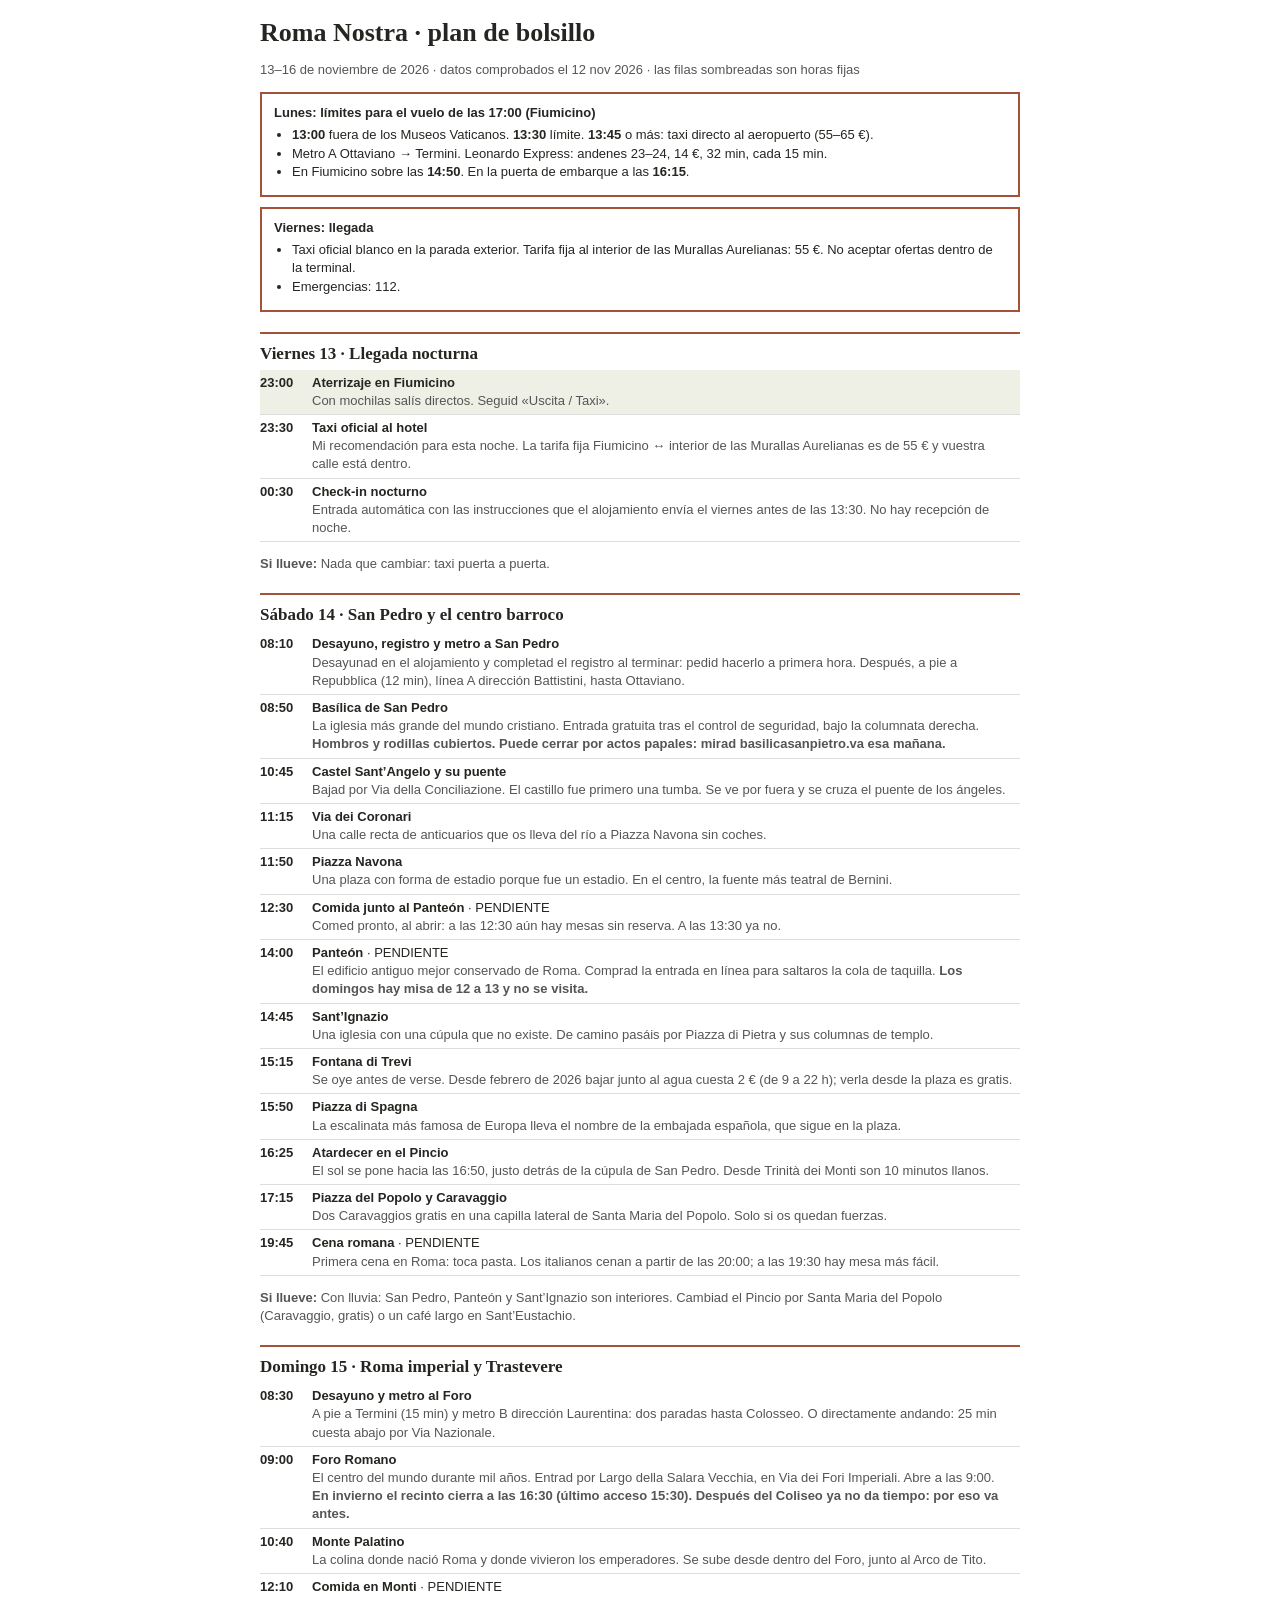
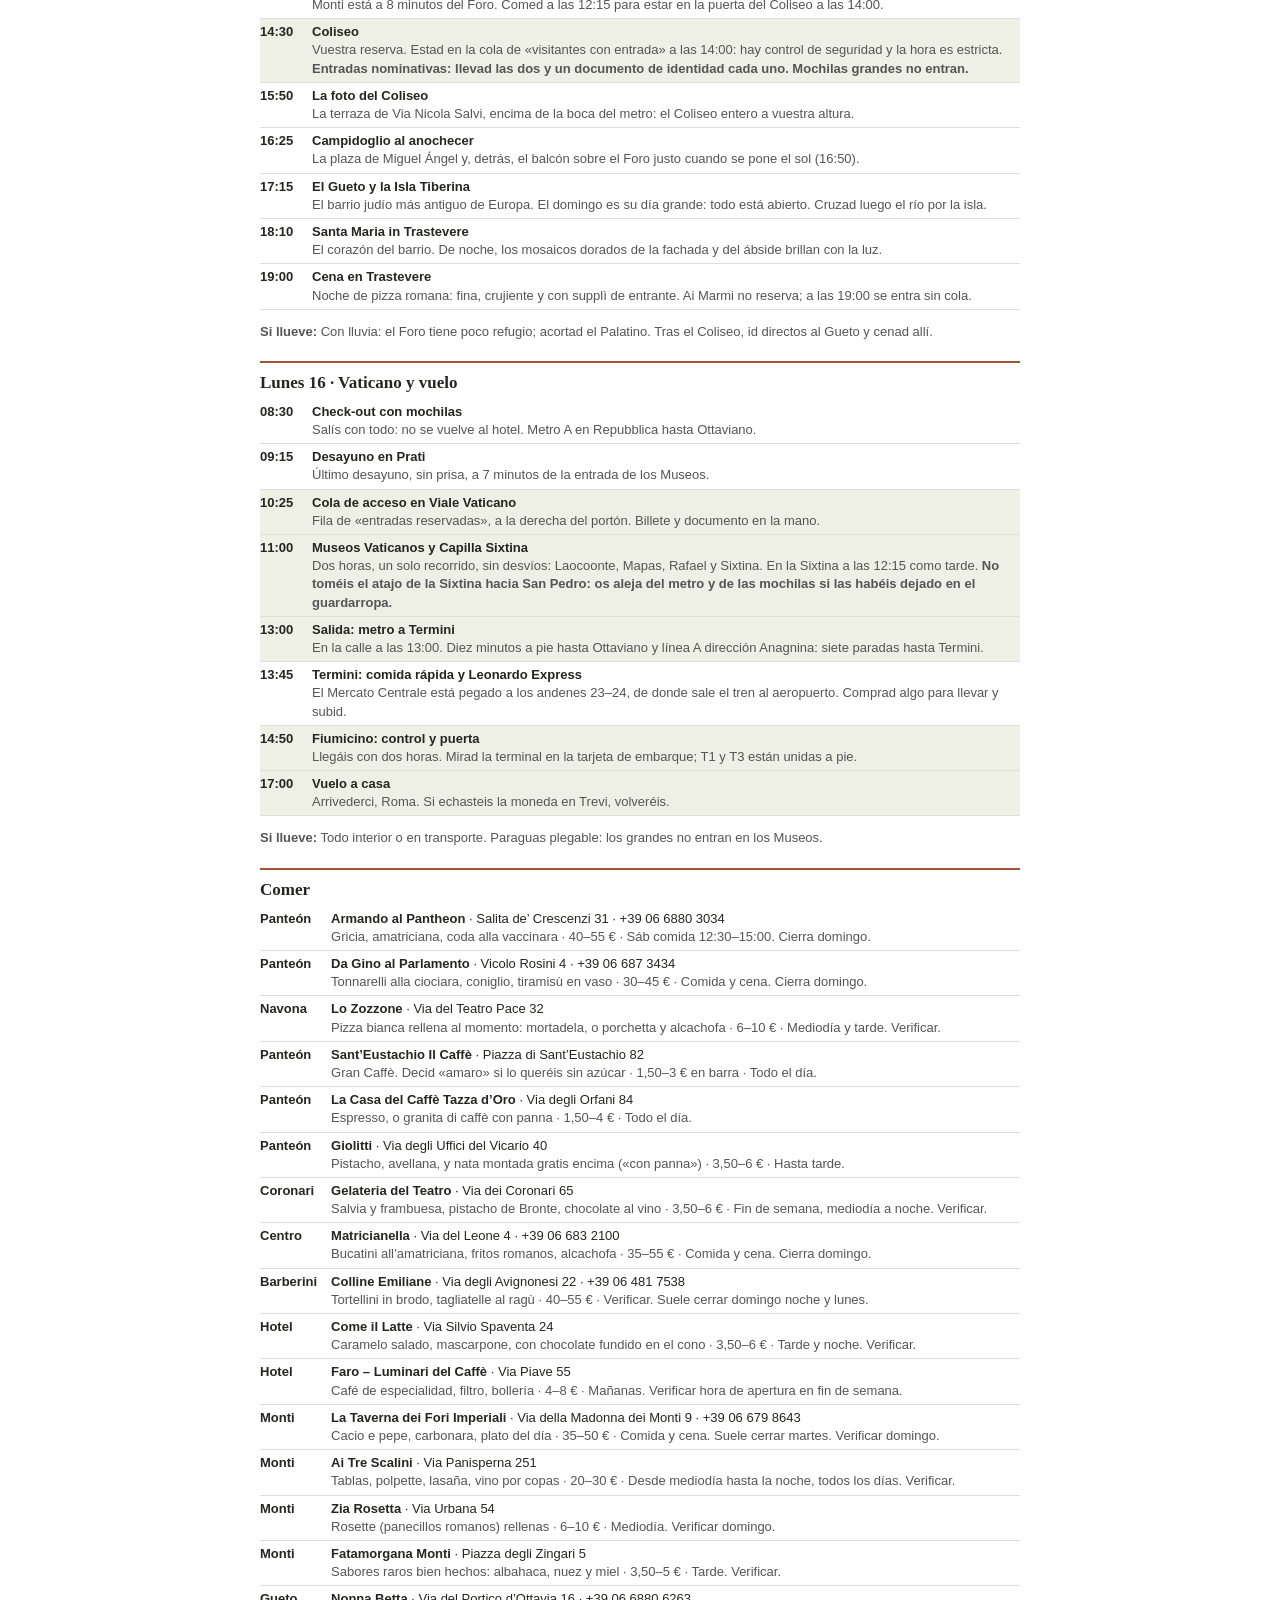
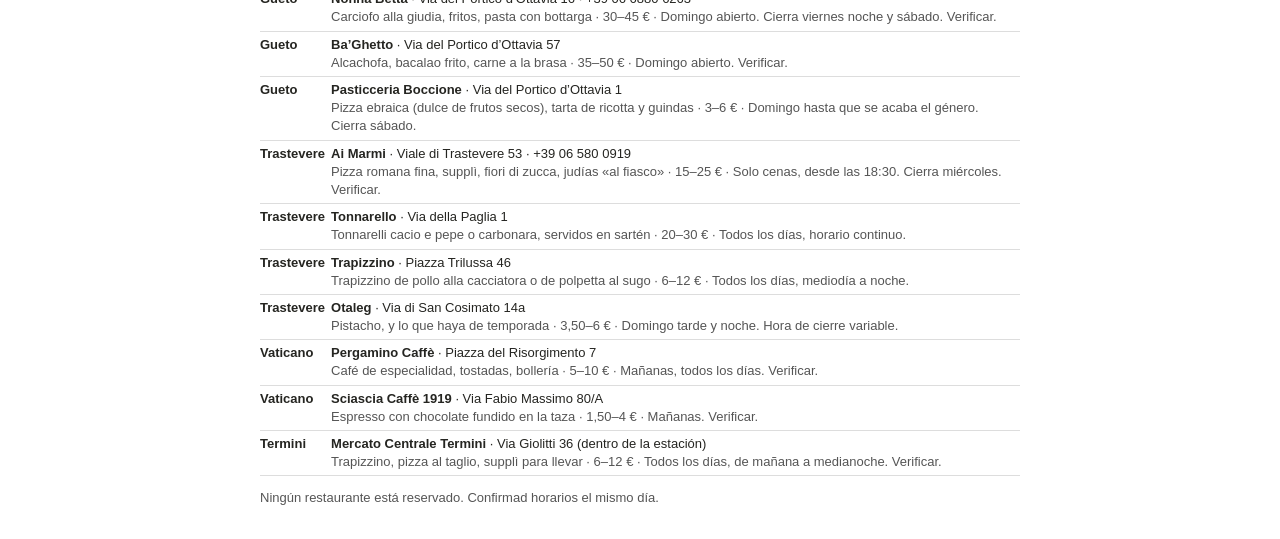
==== commit 39036749: "Correct Pantheon ticket price and booking details Co-Authored-By: Claude Fable 5.2 <noreply@anthropi" ====
--- a/bolsillo.html
+++ b/bolsillo.html
@@ -2,4 +2,4 @@
 <style>body{font:13px/1.4 -apple-system,"Segoe UI",Helvetica,Arial,sans-serif;color:#252521;background:#fff;max-width:760px;margin:0 auto;padding:18px}h1{font:600 26px Georgia,serif;margin:0 0 2px}h2{font:600 17px Georgia,serif;margin:20px 0 6px;padding-top:10px;border-top:2px solid #A5523A;break-after:avoid}table{width:100%;border-collapse:collapse}td{padding:4px 6px 4px 0;vertical-align:top;border-bottom:1px solid #ddd}td:first-child{white-space:nowrap;font-weight:700;font-variant-numeric:tabular-nums;width:46px}.f td{background:#eef0e6}.s{color:#555}.box{border:2px solid #A5523A;padding:10px 12px;margin:10px 0;break-inside:avoid}ul{margin:4px 0;padding-left:18px}@media print{body{padding:0}h2{break-before:auto}}</style></head><body>
 <h1>Roma Nostra · plan de bolsillo</h1><p class="s">13–16 de noviembre de 2026 · datos comprobados el 12 nov 2026 · las filas sombreadas son horas fijas</p>
 <div class="box"><b>Lunes: límites para el vuelo de las 17:00 (Fiumicino)</b><ul><li><b>13:00</b> fuera de los Museos Vaticanos. <b>13:30</b> límite. <b>13:45</b> o más: taxi directo al aeropuerto (55–65 €).</li><li>Metro A Ottaviano → Termini. Leonardo Express: andenes 23–24, 14 €, 32 min, cada 15 min.</li><li>En Fiumicino sobre las <b>14:50</b>. En la puerta de embarque a las <b>16:15</b>.</li></ul></div>
-<div class="box"><b>Viernes: llegada</b><ul><li>Taxi oficial blanco en la parada exterior. Tarifa fija al interior de las Murallas Aurelianas: 55 €. No aceptar ofertas dentro de la terminal.</li><li>Emergencias: 112.</li></ul></div><h2>Viernes 13 · Llegada nocturna</h2><table><tr class="f"><td>23:00</td><td><b>Aterrizaje en Fiumicino</b><br><span class="s">Con mochilas salís directos. Seguid «Uscita / Taxi».</span></td></tr><tr><td>23:30</td><td><b>Taxi oficial al hotel</b><br><span class="s">Mi recomendación para esta noche. La tarifa fija Fiumicino ↔ interior de las Murallas Aurelianas es de 55 € y vuestra calle está dentro.</span></td></tr><tr><td>00:30</td><td><b>Check-in nocturno</b><br><span class="s">Entrada automática con las instrucciones que el alojamiento envía el viernes antes de las 13:30. No hay recepción de noche.</span></td></tr></table><p class="s"><b>Si llueve:</b> Nada que cambiar: taxi puerta a puerta.</p><h2>Sábado 14 · San Pedro y el centro barroco</h2><table><tr><td>08:10</td><td><b>Desayuno, registro y metro a San Pedro</b><br><span class="s">Desayunad en el alojamiento y completad el registro al terminar: pedid hacerlo a primera hora. Después, a pie a Repubblica (12 min), línea A dirección Battistini, hasta Ottaviano.</span></td></tr><tr><td>08:50</td><td><b>Basílica de San Pedro</b><br><span class="s">La iglesia más grande del mundo cristiano. Entrada gratuita tras el control de seguridad, bajo la columnata derecha. <b>Hombros y rodillas cubiertos. Puede cerrar por actos papales: mirad basilicasanpietro.va esa mañana.</b></span></td></tr><tr><td>10:45</td><td><b>Castel Sant’Angelo y su puente</b><br><span class="s">Bajad por Via della Conciliazione. El castillo fue primero una tumba. Se ve por fuera y se cruza el puente de los ángeles.</span></td></tr><tr><td>11:15</td><td><b>Via dei Coronari</b><br><span class="s">Una calle recta de anticuarios que os lleva del río a Piazza Navona sin coches.</span></td></tr><tr><td>11:50</td><td><b>Piazza Navona</b><br><span class="s">Una plaza con forma de estadio porque fue un estadio. En el centro, la fuente más teatral de Bernini.</span></td></tr><tr><td>12:30</td><td><b>Comida junto al Panteón</b> · PENDIENTE<br><span class="s">Comed pronto, al abrir: a las 12:30 aún hay mesas sin reserva. A las 13:30 ya no.</span></td></tr><tr><td>14:00</td><td><b>Panteón</b> · PENDIENTE<br><span class="s">El edificio antiguo mejor conservado de Roma. En fin de semana hay que reservar franja horaria. <b>Los domingos hay misa de 12 a 13 y no se visita.</b></span></td></tr><tr><td>14:45</td><td><b>Sant’Ignazio</b><br><span class="s">Una iglesia con una cúpula que no existe. De camino pasáis por Piazza di Pietra y sus columnas de templo.</span></td></tr><tr><td>15:15</td><td><b>Fontana di Trevi</b><br><span class="s">Se oye antes de verse. Desde febrero de 2026 bajar junto al agua cuesta 2 € (de 9 a 22 h); verla desde la plaza es gratis.</span></td></tr><tr><td>15:50</td><td><b>Piazza di Spagna</b><br><span class="s">La escalinata más famosa de Europa lleva el nombre de la embajada española, que sigue en la plaza.</span></td></tr><tr><td>16:25</td><td><b>Atardecer en el Pincio</b><br><span class="s">El sol se pone hacia las 16:50, justo detrás de la cúpula de San Pedro. Desde Trinità dei Monti son 10 minutos llanos.</span></td></tr><tr><td>17:15</td><td><b>Piazza del Popolo y Caravaggio</b><br><span class="s">Dos Caravaggios gratis en una capilla lateral de Santa Maria del Popolo. Solo si os quedan fuerzas.</span></td></tr><tr><td>19:45</td><td><b>Cena romana</b> · PENDIENTE<br><span class="s">Primera cena en Roma: toca pasta. Los italianos cenan a partir de las 20:00; a las 19:30 hay mesa más fácil.</span></td></tr></table><p class="s"><b>Si llueve:</b> Con lluvia: San Pedro, Panteón y Sant’Ignazio son interiores. Cambiad el Pincio por Santa Maria del Popolo (Caravaggio, gratis) o un café largo en Sant’Eustachio.</p><h2>Domingo 15 · Roma imperial y Trastevere</h2><table><tr><td>08:30</td><td><b>Desayuno y metro al Foro</b><br><span class="s">A pie a Termini (15 min) y metro B dirección Laurentina: dos paradas hasta Colosseo. O directamente andando: 25 min cuesta abajo por Via Nazionale.</span></td></tr><tr><td>09:00</td><td><b>Foro Romano</b><br><span class="s">El centro del mundo durante mil años. Entrad por Largo della Salara Vecchia, en Via dei Fori Imperiali. Abre a las 9:00. <b>En invierno el recinto cierra a las 16:30 (último acceso 15:30). Después del Coliseo ya no da tiempo: por eso va antes.</b></span></td></tr><tr><td>10:40</td><td><b>Monte Palatino</b><br><span class="s">La colina donde nació Roma y donde vivieron los emperadores. Se sube desde dentro del Foro, junto al Arco de Tito.</span></td></tr><tr><td>12:10</td><td><b>Comida en Monti</b> · PENDIENTE<br><span class="s">Monti está a 8 minutos del Foro. Comed a las 12:15 para estar en la puerta del Coliseo a las 14:00.</span></td></tr><tr class="f"><td>14:30</td><td><b>Coliseo</b><br><span class="s">Vuestra reserva. Estad en la cola de «visitantes con entrada» a las 14:00: hay control de seguridad y la hora es estricta. <b>Entradas nominativas: llevad las dos y un documento de identidad cada uno. Mochilas grandes no entran.</b></span></td></tr><tr><td>15:50</td><td><b>La foto del Coliseo</b><br><span class="s">La terraza de Via Nicola Salvi, encima de la boca del metro: el Coliseo entero a vuestra altura.</span></td></tr><tr><td>16:25</td><td><b>Campidoglio al anochecer</b><br><span class="s">La plaza de Miguel Ángel y, detrás, el balcón sobre el Foro justo cuando se pone el sol (16:50).</span></td></tr><tr><td>17:15</td><td><b>El Gueto y la Isla Tiberina</b><br><span class="s">El barrio judío más antiguo de Europa. El domingo es su día grande: todo está abierto. Cruzad luego el río por la isla.</span></td></tr><tr><td>18:10</td><td><b>Santa Maria in Trastevere</b><br><span class="s">El corazón del barrio. De noche, los mosaicos dorados de la fachada y del ábside brillan con la luz.</span></td></tr><tr><td>19:00</td><td><b>Cena en Trastevere</b><br><span class="s">Noche de pizza romana: fina, crujiente y con supplì de entrante. Ai Marmi no reserva; a las 19:00 se entra sin cola.</span></td></tr></table><p class="s"><b>Si llueve:</b> Con lluvia: el Foro tiene poco refugio; acortad el Palatino. Tras el Coliseo, id directos al Gueto y cenad allí.</p><h2>Lunes 16 · Vaticano y vuelo</h2><table><tr><td>08:30</td><td><b>Check-out con mochilas</b><br><span class="s">Salís con todo: no se vuelve al hotel. Metro A en Repubblica hasta Ottaviano.</span></td></tr><tr><td>09:15</td><td><b>Desayuno en Prati</b><br><span class="s">Último desayuno, sin prisa, a 7 minutos de la entrada de los Museos.</span></td></tr><tr class="f"><td>10:25</td><td><b>Cola de acceso en Viale Vaticano</b><br><span class="s">Fila de «entradas reservadas», a la derecha del portón. Billete y documento en la mano.</span></td></tr><tr class="f"><td>11:00</td><td><b>Museos Vaticanos y Capilla Sixtina</b><br><span class="s">Dos horas, un solo recorrido, sin desvíos: Laocoonte, Mapas, Rafael y Sixtina. En la Sixtina a las 12:15 como tarde. <b>No toméis el atajo de la Sixtina hacia San Pedro: os aleja del metro y de las mochilas si las habéis dejado en el guardarropa.</b></span></td></tr><tr class="f"><td>13:00</td><td><b>Salida: metro a Termini</b><br><span class="s">En la calle a las 13:00. Diez minutos a pie hasta Ottaviano y línea A dirección Anagnina: siete paradas hasta Termini.</span></td></tr><tr><td>13:45</td><td><b>Termini: comida rápida y Leonardo Express</b><br><span class="s">El Mercato Centrale está pegado a los andenes 23–24, de donde sale el tren al aeropuerto. Comprad algo para llevar y subid.</span></td></tr><tr class="f"><td>14:50</td><td><b>Fiumicino: control y puerta</b><br><span class="s">Llegáis con dos horas. Mirad la terminal en la tarjeta de embarque; T1 y T3 están unidas a pie.</span></td></tr><tr class="f"><td>17:00</td><td><b>Vuelo a casa</b><br><span class="s">Arrivederci, Roma. Si echasteis la moneda en Trevi, volveréis.</span></td></tr></table><p class="s"><b>Si llueve:</b> Todo interior o en transporte. Paraguas plegable: los grandes no entran en los Museos.</p><h2>Comer</h2><table><tr><td>Panteón</td><td><b>Armando al Pantheon</b> · Salita de’ Crescenzi 31 · +39 06 6880 3034<br><span class="s">Gricia, amatriciana, coda alla vaccinara · 40–55 € · Sáb comida 12:30–15:00. Cierra domingo.</span></td></tr><tr><td>Panteón</td><td><b>Da Gino al Parlamento</b> · Vicolo Rosini 4 · +39 06 687 3434<br><span class="s">Tonnarelli alla ciociara, coniglio, tiramisù en vaso · 30–45 € · Comida y cena. Cierra domingo.</span></td></tr><tr><td>Navona</td><td><b>Lo Zozzone</b> · Via del Teatro Pace 32<br><span class="s">Pizza bianca rellena al momento: mortadela, o porchetta y alcachofa · 6–10 € · Mediodía y tarde. Verificar.</span></td></tr><tr><td>Panteón</td><td><b>Sant’Eustachio Il Caffè</b> · Piazza di Sant’Eustachio 82<br><span class="s">Gran Caffè. Decid «amaro» si lo queréis sin azúcar · 1,50–3 € en barra · Todo el día.</span></td></tr><tr><td>Panteón</td><td><b>La Casa del Caffè Tazza d’Oro</b> · Via degli Orfani 84<br><span class="s">Espresso, o granita di caffè con panna · 1,50–4 € · Todo el día.</span></td></tr><tr><td>Panteón</td><td><b>Giolitti</b> · Via degli Uffici del Vicario 40<br><span class="s">Pistacho, avellana, y nata montada gratis encima («con panna») · 3,50–6 € · Hasta tarde.</span></td></tr><tr><td>Coronari</td><td><b>Gelateria del Teatro</b> · Via dei Coronari 65<br><span class="s">Salvia y frambuesa, pistacho de Bronte, chocolate al vino · 3,50–6 € · Fin de semana, mediodía a noche. Verificar.</span></td></tr><tr><td>Centro</td><td><b>Matricianella</b> · Via del Leone 4 · +39 06 683 2100<br><span class="s">Bucatini all’amatriciana, fritos romanos, alcachofa · 35–55 € · Comida y cena. Cierra domingo.</span></td></tr><tr><td>Barberini</td><td><b>Colline Emiliane</b> · Via degli Avignonesi 22 · +39 06 481 7538<br><span class="s">Tortellini in brodo, tagliatelle al ragù · 40–55 € · Verificar. Suele cerrar domingo noche y lunes.</span></td></tr><tr><td>Hotel</td><td><b>Come il Latte</b> · Via Silvio Spaventa 24<br><span class="s">Caramelo salado, mascarpone, con chocolate fundido en el cono · 3,50–6 € · Tarde y noche. Verificar.</span></td></tr><tr><td>Hotel</td><td><b>Faro – Luminari del Caffè</b> · Via Piave 55<br><span class="s">Café de especialidad, filtro, bollería · 4–8 € · Mañanas. Verificar hora de apertura en fin de semana.</span></td></tr><tr><td>Monti</td><td><b>La Taverna dei Fori Imperiali</b> · Via della Madonna dei Monti 9 · +39 06 679 8643<br><span class="s">Cacio e pepe, carbonara, plato del día · 35–50 € · Comida y cena. Suele cerrar martes. Verificar domingo.</span></td></tr><tr><td>Monti</td><td><b>Ai Tre Scalini</b> · Via Panisperna 251<br><span class="s">Tablas, polpette, lasaña, vino por copas · 20–30 € · Desde mediodía hasta la noche, todos los días. Verificar.</span></td></tr><tr><td>Monti</td><td><b>Zia Rosetta</b> · Via Urbana 54<br><span class="s">Rosette (panecillos romanos) rellenas · 6–10 € · Mediodía. Verificar domingo.</span></td></tr><tr><td>Monti</td><td><b>Fatamorgana Monti</b> · Piazza degli Zingari 5<br><span class="s">Sabores raros bien hechos: albahaca, nuez y miel · 3,50–5 € · Tarde. Verificar.</span></td></tr><tr><td>Gueto</td><td><b>Nonna Betta</b> · Via del Portico d’Ottavia 16 · +39 06 6880 6263<br><span class="s">Carciofo alla giudia, fritos, pasta con bottarga · 30–45 € · Domingo abierto. Cierra viernes noche y sábado. Verificar.</span></td></tr><tr><td>Gueto</td><td><b>Ba’Ghetto</b> · Via del Portico d’Ottavia 57<br><span class="s">Alcachofa, bacalao frito, carne a la brasa · 35–50 € · Domingo abierto. Verificar.</span></td></tr><tr><td>Gueto</td><td><b>Pasticceria Boccione</b> · Via del Portico d’Ottavia 1<br><span class="s">Pizza ebraica (dulce de frutos secos), tarta de ricotta y guindas · 3–6 € · Domingo hasta que se acaba el género. Cierra sábado.</span></td></tr><tr><td>Trastevere</td><td><b>Ai Marmi</b> · Viale di Trastevere 53 · +39 06 580 0919<br><span class="s">Pizza romana fina, supplì, fiori di zucca, judías «al fiasco» · 15–25 € · Solo cenas, desde las 18:30. Cierra miércoles. Verificar.</span></td></tr><tr><td>Trastevere</td><td><b>Tonnarello</b> · Via della Paglia 1<br><span class="s">Tonnarelli cacio e pepe o carbonara, servidos en sartén · 20–30 € · Todos los días, horario continuo.</span></td></tr><tr><td>Trastevere</td><td><b>Trapizzino</b> · Piazza Trilussa 46<br><span class="s">Trapizzino de pollo alla cacciatora o de polpetta al sugo · 6–12 € · Todos los días, mediodía a noche.</span></td></tr><tr><td>Trastevere</td><td><b>Otaleg</b> · Via di San Cosimato 14a<br><span class="s">Pistacho, y lo que haya de temporada · 3,50–6 € · Domingo tarde y noche. Hora de cierre variable.</span></td></tr><tr><td>Vaticano</td><td><b>Pergamino Caffè</b> · Piazza del Risorgimento 7<br><span class="s">Café de especialidad, tostadas, bollería · 5–10 € · Mañanas, todos los días. Verificar.</span></td></tr><tr><td>Vaticano</td><td><b>Sciascia Caffè 1919</b> · Via Fabio Massimo 80/A<br><span class="s">Espresso con chocolate fundido en la taza · 1,50–4 € · Mañanas. Verificar.</span></td></tr><tr><td>Termini</td><td><b>Mercato Centrale Termini</b> · Via Giolitti 36 (dentro de la estación)<br><span class="s">Trapizzino, pizza al taglio, supplì para llevar · 6–12 € · Todos los días, de mañana a medianoche. Verificar.</span></td></tr></table><p class="s">Ningún restaurante está reservado. Confirmad horarios el mismo día.</p></body></html>+<div class="box"><b>Viernes: llegada</b><ul><li>Taxi oficial blanco en la parada exterior. Tarifa fija al interior de las Murallas Aurelianas: 55 €. No aceptar ofertas dentro de la terminal.</li><li>Emergencias: 112.</li></ul></div><h2>Viernes 13 · Llegada nocturna</h2><table><tr class="f"><td>23:00</td><td><b>Aterrizaje en Fiumicino</b><br><span class="s">Con mochilas salís directos. Seguid «Uscita / Taxi».</span></td></tr><tr><td>23:30</td><td><b>Taxi oficial al hotel</b><br><span class="s">Mi recomendación para esta noche. La tarifa fija Fiumicino ↔ interior de las Murallas Aurelianas es de 55 € y vuestra calle está dentro.</span></td></tr><tr><td>00:30</td><td><b>Check-in nocturno</b><br><span class="s">Entrada automática con las instrucciones que el alojamiento envía el viernes antes de las 13:30. No hay recepción de noche.</span></td></tr></table><p class="s"><b>Si llueve:</b> Nada que cambiar: taxi puerta a puerta.</p><h2>Sábado 14 · San Pedro y el centro barroco</h2><table><tr><td>08:10</td><td><b>Desayuno, registro y metro a San Pedro</b><br><span class="s">Desayunad en el alojamiento y completad el registro al terminar: pedid hacerlo a primera hora. Después, a pie a Repubblica (12 min), línea A dirección Battistini, hasta Ottaviano.</span></td></tr><tr><td>08:50</td><td><b>Basílica de San Pedro</b><br><span class="s">La iglesia más grande del mundo cristiano. Entrada gratuita tras el control de seguridad, bajo la columnata derecha. <b>Hombros y rodillas cubiertos. Puede cerrar por actos papales: mirad basilicasanpietro.va esa mañana.</b></span></td></tr><tr><td>10:45</td><td><b>Castel Sant’Angelo y su puente</b><br><span class="s">Bajad por Via della Conciliazione. El castillo fue primero una tumba. Se ve por fuera y se cruza el puente de los ángeles.</span></td></tr><tr><td>11:15</td><td><b>Via dei Coronari</b><br><span class="s">Una calle recta de anticuarios que os lleva del río a Piazza Navona sin coches.</span></td></tr><tr><td>11:50</td><td><b>Piazza Navona</b><br><span class="s">Una plaza con forma de estadio porque fue un estadio. En el centro, la fuente más teatral de Bernini.</span></td></tr><tr><td>12:30</td><td><b>Comida junto al Panteón</b> · PENDIENTE<br><span class="s">Comed pronto, al abrir: a las 12:30 aún hay mesas sin reserva. A las 13:30 ya no.</span></td></tr><tr><td>14:00</td><td><b>Panteón</b> · PENDIENTE<br><span class="s">El edificio antiguo mejor conservado de Roma. Comprad la entrada en línea para saltaros la cola de taquilla. <b>Los domingos hay misa de 12 a 13 y no se visita.</b></span></td></tr><tr><td>14:45</td><td><b>Sant’Ignazio</b><br><span class="s">Una iglesia con una cúpula que no existe. De camino pasáis por Piazza di Pietra y sus columnas de templo.</span></td></tr><tr><td>15:15</td><td><b>Fontana di Trevi</b><br><span class="s">Se oye antes de verse. Desde febrero de 2026 bajar junto al agua cuesta 2 € (de 9 a 22 h); verla desde la plaza es gratis.</span></td></tr><tr><td>15:50</td><td><b>Piazza di Spagna</b><br><span class="s">La escalinata más famosa de Europa lleva el nombre de la embajada española, que sigue en la plaza.</span></td></tr><tr><td>16:25</td><td><b>Atardecer en el Pincio</b><br><span class="s">El sol se pone hacia las 16:50, justo detrás de la cúpula de San Pedro. Desde Trinità dei Monti son 10 minutos llanos.</span></td></tr><tr><td>17:15</td><td><b>Piazza del Popolo y Caravaggio</b><br><span class="s">Dos Caravaggios gratis en una capilla lateral de Santa Maria del Popolo. Solo si os quedan fuerzas.</span></td></tr><tr><td>19:45</td><td><b>Cena romana</b> · PENDIENTE<br><span class="s">Primera cena en Roma: toca pasta. Los italianos cenan a partir de las 20:00; a las 19:30 hay mesa más fácil.</span></td></tr></table><p class="s"><b>Si llueve:</b> Con lluvia: San Pedro, Panteón y Sant’Ignazio son interiores. Cambiad el Pincio por Santa Maria del Popolo (Caravaggio, gratis) o un café largo en Sant’Eustachio.</p><h2>Domingo 15 · Roma imperial y Trastevere</h2><table><tr><td>08:30</td><td><b>Desayuno y metro al Foro</b><br><span class="s">A pie a Termini (15 min) y metro B dirección Laurentina: dos paradas hasta Colosseo. O directamente andando: 25 min cuesta abajo por Via Nazionale.</span></td></tr><tr><td>09:00</td><td><b>Foro Romano</b><br><span class="s">El centro del mundo durante mil años. Entrad por Largo della Salara Vecchia, en Via dei Fori Imperiali. Abre a las 9:00. <b>En invierno el recinto cierra a las 16:30 (último acceso 15:30). Después del Coliseo ya no da tiempo: por eso va antes.</b></span></td></tr><tr><td>10:40</td><td><b>Monte Palatino</b><br><span class="s">La colina donde nació Roma y donde vivieron los emperadores. Se sube desde dentro del Foro, junto al Arco de Tito.</span></td></tr><tr><td>12:10</td><td><b>Comida en Monti</b> · PENDIENTE<br><span class="s">Monti está a 8 minutos del Foro. Comed a las 12:15 para estar en la puerta del Coliseo a las 14:00.</span></td></tr><tr class="f"><td>14:30</td><td><b>Coliseo</b><br><span class="s">Vuestra reserva. Estad en la cola de «visitantes con entrada» a las 14:00: hay control de seguridad y la hora es estricta. <b>Entradas nominativas: llevad las dos y un documento de identidad cada uno. Mochilas grandes no entran.</b></span></td></tr><tr><td>15:50</td><td><b>La foto del Coliseo</b><br><span class="s">La terraza de Via Nicola Salvi, encima de la boca del metro: el Coliseo entero a vuestra altura.</span></td></tr><tr><td>16:25</td><td><b>Campidoglio al anochecer</b><br><span class="s">La plaza de Miguel Ángel y, detrás, el balcón sobre el Foro justo cuando se pone el sol (16:50).</span></td></tr><tr><td>17:15</td><td><b>El Gueto y la Isla Tiberina</b><br><span class="s">El barrio judío más antiguo de Europa. El domingo es su día grande: todo está abierto. Cruzad luego el río por la isla.</span></td></tr><tr><td>18:10</td><td><b>Santa Maria in Trastevere</b><br><span class="s">El corazón del barrio. De noche, los mosaicos dorados de la fachada y del ábside brillan con la luz.</span></td></tr><tr><td>19:00</td><td><b>Cena en Trastevere</b><br><span class="s">Noche de pizza romana: fina, crujiente y con supplì de entrante. Ai Marmi no reserva; a las 19:00 se entra sin cola.</span></td></tr></table><p class="s"><b>Si llueve:</b> Con lluvia: el Foro tiene poco refugio; acortad el Palatino. Tras el Coliseo, id directos al Gueto y cenad allí.</p><h2>Lunes 16 · Vaticano y vuelo</h2><table><tr><td>08:30</td><td><b>Check-out con mochilas</b><br><span class="s">Salís con todo: no se vuelve al hotel. Metro A en Repubblica hasta Ottaviano.</span></td></tr><tr><td>09:15</td><td><b>Desayuno en Prati</b><br><span class="s">Último desayuno, sin prisa, a 7 minutos de la entrada de los Museos.</span></td></tr><tr class="f"><td>10:25</td><td><b>Cola de acceso en Viale Vaticano</b><br><span class="s">Fila de «entradas reservadas», a la derecha del portón. Billete y documento en la mano.</span></td></tr><tr class="f"><td>11:00</td><td><b>Museos Vaticanos y Capilla Sixtina</b><br><span class="s">Dos horas, un solo recorrido, sin desvíos: Laocoonte, Mapas, Rafael y Sixtina. En la Sixtina a las 12:15 como tarde. <b>No toméis el atajo de la Sixtina hacia San Pedro: os aleja del metro y de las mochilas si las habéis dejado en el guardarropa.</b></span></td></tr><tr class="f"><td>13:00</td><td><b>Salida: metro a Termini</b><br><span class="s">En la calle a las 13:00. Diez minutos a pie hasta Ottaviano y línea A dirección Anagnina: siete paradas hasta Termini.</span></td></tr><tr><td>13:45</td><td><b>Termini: comida rápida y Leonardo Express</b><br><span class="s">El Mercato Centrale está pegado a los andenes 23–24, de donde sale el tren al aeropuerto. Comprad algo para llevar y subid.</span></td></tr><tr class="f"><td>14:50</td><td><b>Fiumicino: control y puerta</b><br><span class="s">Llegáis con dos horas. Mirad la terminal en la tarjeta de embarque; T1 y T3 están unidas a pie.</span></td></tr><tr class="f"><td>17:00</td><td><b>Vuelo a casa</b><br><span class="s">Arrivederci, Roma. Si echasteis la moneda en Trevi, volveréis.</span></td></tr></table><p class="s"><b>Si llueve:</b> Todo interior o en transporte. Paraguas plegable: los grandes no entran en los Museos.</p><h2>Comer</h2><table><tr><td>Panteón</td><td><b>Armando al Pantheon</b> · Salita de’ Crescenzi 31 · +39 06 6880 3034<br><span class="s">Gricia, amatriciana, coda alla vaccinara · 40–55 € · Sáb comida 12:30–15:00. Cierra domingo.</span></td></tr><tr><td>Panteón</td><td><b>Da Gino al Parlamento</b> · Vicolo Rosini 4 · +39 06 687 3434<br><span class="s">Tonnarelli alla ciociara, coniglio, tiramisù en vaso · 30–45 € · Comida y cena. Cierra domingo.</span></td></tr><tr><td>Navona</td><td><b>Lo Zozzone</b> · Via del Teatro Pace 32<br><span class="s">Pizza bianca rellena al momento: mortadela, o porchetta y alcachofa · 6–10 € · Mediodía y tarde. Verificar.</span></td></tr><tr><td>Panteón</td><td><b>Sant’Eustachio Il Caffè</b> · Piazza di Sant’Eustachio 82<br><span class="s">Gran Caffè. Decid «amaro» si lo queréis sin azúcar · 1,50–3 € en barra · Todo el día.</span></td></tr><tr><td>Panteón</td><td><b>La Casa del Caffè Tazza d’Oro</b> · Via degli Orfani 84<br><span class="s">Espresso, o granita di caffè con panna · 1,50–4 € · Todo el día.</span></td></tr><tr><td>Panteón</td><td><b>Giolitti</b> · Via degli Uffici del Vicario 40<br><span class="s">Pistacho, avellana, y nata montada gratis encima («con panna») · 3,50–6 € · Hasta tarde.</span></td></tr><tr><td>Coronari</td><td><b>Gelateria del Teatro</b> · Via dei Coronari 65<br><span class="s">Salvia y frambuesa, pistacho de Bronte, chocolate al vino · 3,50–6 € · Fin de semana, mediodía a noche. Verificar.</span></td></tr><tr><td>Centro</td><td><b>Matricianella</b> · Via del Leone 4 · +39 06 683 2100<br><span class="s">Bucatini all’amatriciana, fritos romanos, alcachofa · 35–55 € · Comida y cena. Cierra domingo.</span></td></tr><tr><td>Barberini</td><td><b>Colline Emiliane</b> · Via degli Avignonesi 22 · +39 06 481 7538<br><span class="s">Tortellini in brodo, tagliatelle al ragù · 40–55 € · Verificar. Suele cerrar domingo noche y lunes.</span></td></tr><tr><td>Hotel</td><td><b>Come il Latte</b> · Via Silvio Spaventa 24<br><span class="s">Caramelo salado, mascarpone, con chocolate fundido en el cono · 3,50–6 € · Tarde y noche. Verificar.</span></td></tr><tr><td>Hotel</td><td><b>Faro – Luminari del Caffè</b> · Via Piave 55<br><span class="s">Café de especialidad, filtro, bollería · 4–8 € · Mañanas. Verificar hora de apertura en fin de semana.</span></td></tr><tr><td>Monti</td><td><b>La Taverna dei Fori Imperiali</b> · Via della Madonna dei Monti 9 · +39 06 679 8643<br><span class="s">Cacio e pepe, carbonara, plato del día · 35–50 € · Comida y cena. Suele cerrar martes. Verificar domingo.</span></td></tr><tr><td>Monti</td><td><b>Ai Tre Scalini</b> · Via Panisperna 251<br><span class="s">Tablas, polpette, lasaña, vino por copas · 20–30 € · Desde mediodía hasta la noche, todos los días. Verificar.</span></td></tr><tr><td>Monti</td><td><b>Zia Rosetta</b> · Via Urbana 54<br><span class="s">Rosette (panecillos romanos) rellenas · 6–10 € · Mediodía. Verificar domingo.</span></td></tr><tr><td>Monti</td><td><b>Fatamorgana Monti</b> · Piazza degli Zingari 5<br><span class="s">Sabores raros bien hechos: albahaca, nuez y miel · 3,50–5 € · Tarde. Verificar.</span></td></tr><tr><td>Gueto</td><td><b>Nonna Betta</b> · Via del Portico d’Ottavia 16 · +39 06 6880 6263<br><span class="s">Carciofo alla giudia, fritos, pasta con bottarga · 30–45 € · Domingo abierto. Cierra viernes noche y sábado. Verificar.</span></td></tr><tr><td>Gueto</td><td><b>Ba’Ghetto</b> · Via del Portico d’Ottavia 57<br><span class="s">Alcachofa, bacalao frito, carne a la brasa · 35–50 € · Domingo abierto. Verificar.</span></td></tr><tr><td>Gueto</td><td><b>Pasticceria Boccione</b> · Via del Portico d’Ottavia 1<br><span class="s">Pizza ebraica (dulce de frutos secos), tarta de ricotta y guindas · 3–6 € · Domingo hasta que se acaba el género. Cierra sábado.</span></td></tr><tr><td>Trastevere</td><td><b>Ai Marmi</b> · Viale di Trastevere 53 · +39 06 580 0919<br><span class="s">Pizza romana fina, supplì, fiori di zucca, judías «al fiasco» · 15–25 € · Solo cenas, desde las 18:30. Cierra miércoles. Verificar.</span></td></tr><tr><td>Trastevere</td><td><b>Tonnarello</b> · Via della Paglia 1<br><span class="s">Tonnarelli cacio e pepe o carbonara, servidos en sartén · 20–30 € · Todos los días, horario continuo.</span></td></tr><tr><td>Trastevere</td><td><b>Trapizzino</b> · Piazza Trilussa 46<br><span class="s">Trapizzino de pollo alla cacciatora o de polpetta al sugo · 6–12 € · Todos los días, mediodía a noche.</span></td></tr><tr><td>Trastevere</td><td><b>Otaleg</b> · Via di San Cosimato 14a<br><span class="s">Pistacho, y lo que haya de temporada · 3,50–6 € · Domingo tarde y noche. Hora de cierre variable.</span></td></tr><tr><td>Vaticano</td><td><b>Pergamino Caffè</b> · Piazza del Risorgimento 7<br><span class="s">Café de especialidad, tostadas, bollería · 5–10 € · Mañanas, todos los días. Verificar.</span></td></tr><tr><td>Vaticano</td><td><b>Sciascia Caffè 1919</b> · Via Fabio Massimo 80/A<br><span class="s">Espresso con chocolate fundido en la taza · 1,50–4 € · Mañanas. Verificar.</span></td></tr><tr><td>Termini</td><td><b>Mercato Centrale Termini</b> · Via Giolitti 36 (dentro de la estación)<br><span class="s">Trapizzino, pizza al taglio, supplì para llevar · 6–12 € · Todos los días, de mañana a medianoche. Verificar.</span></td></tr></table><p class="s">Ningún restaurante está reservado. Confirmad horarios el mismo día.</p></body></html>
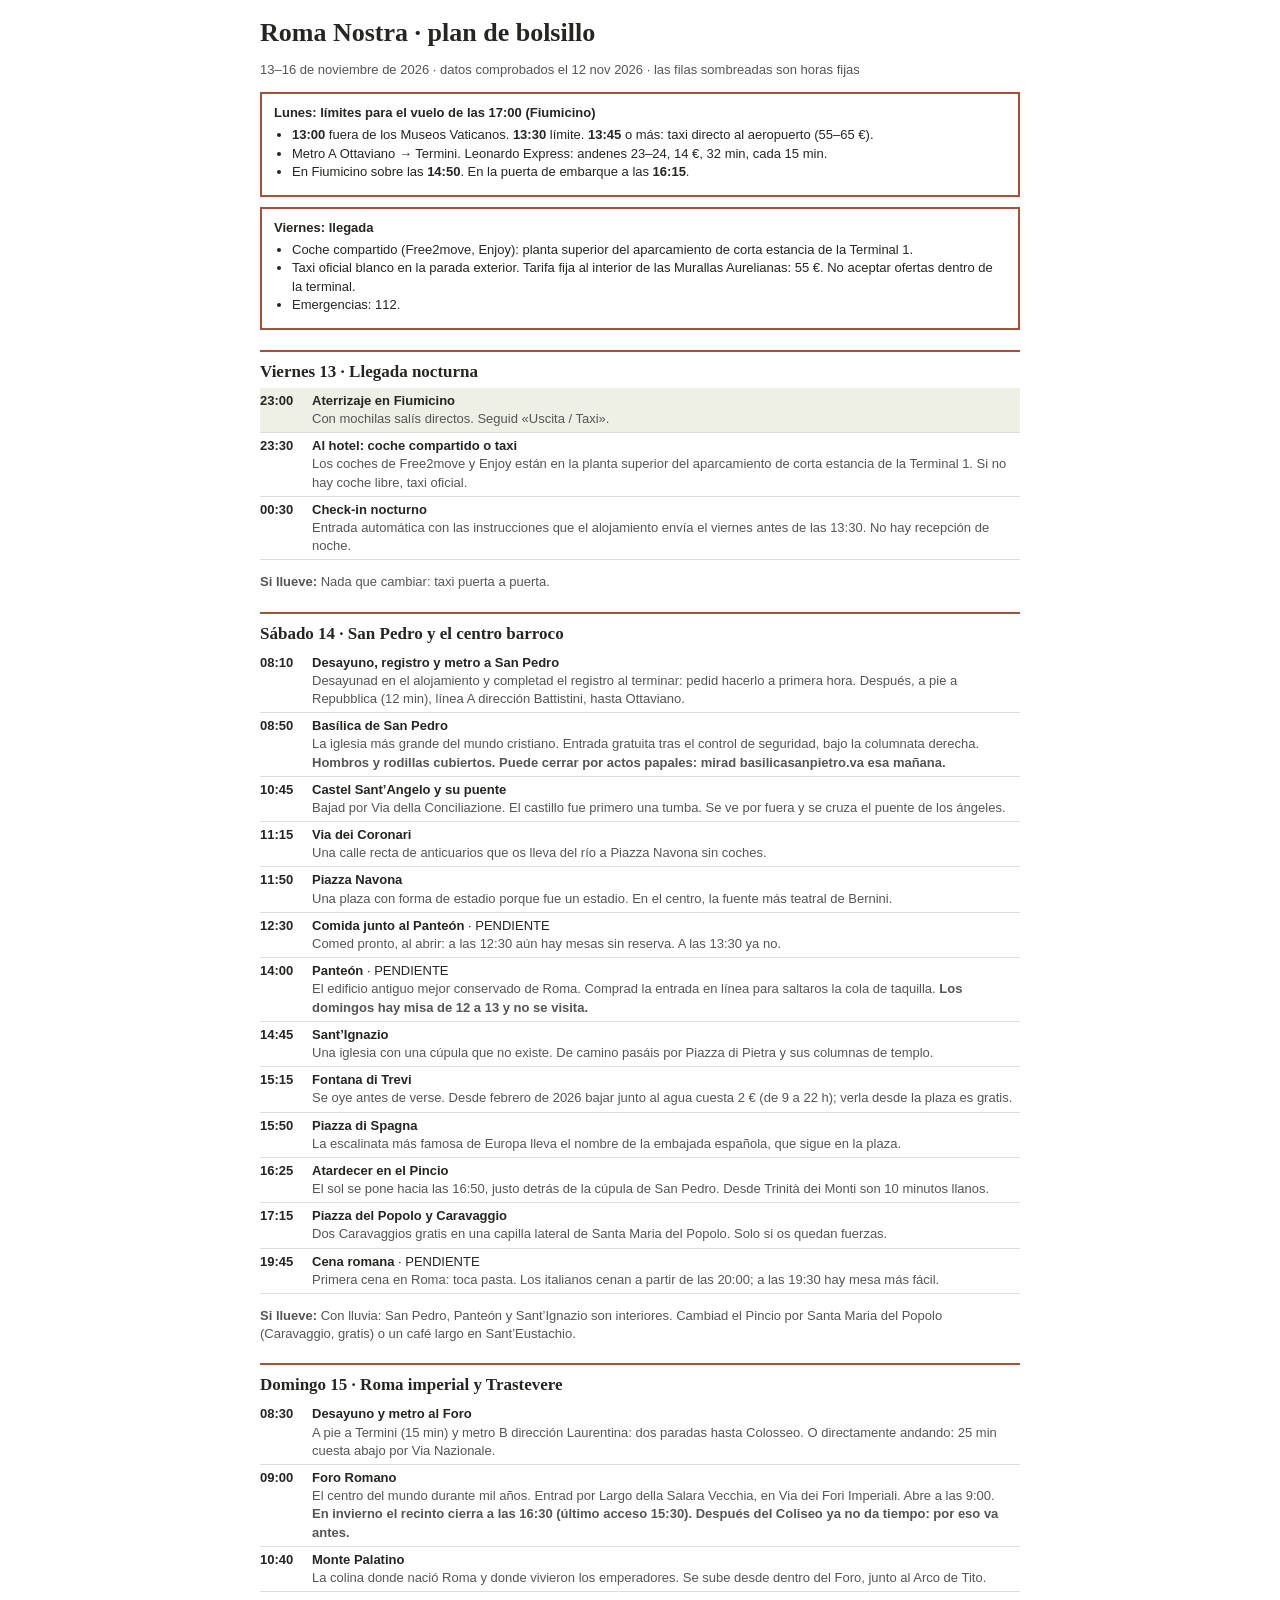
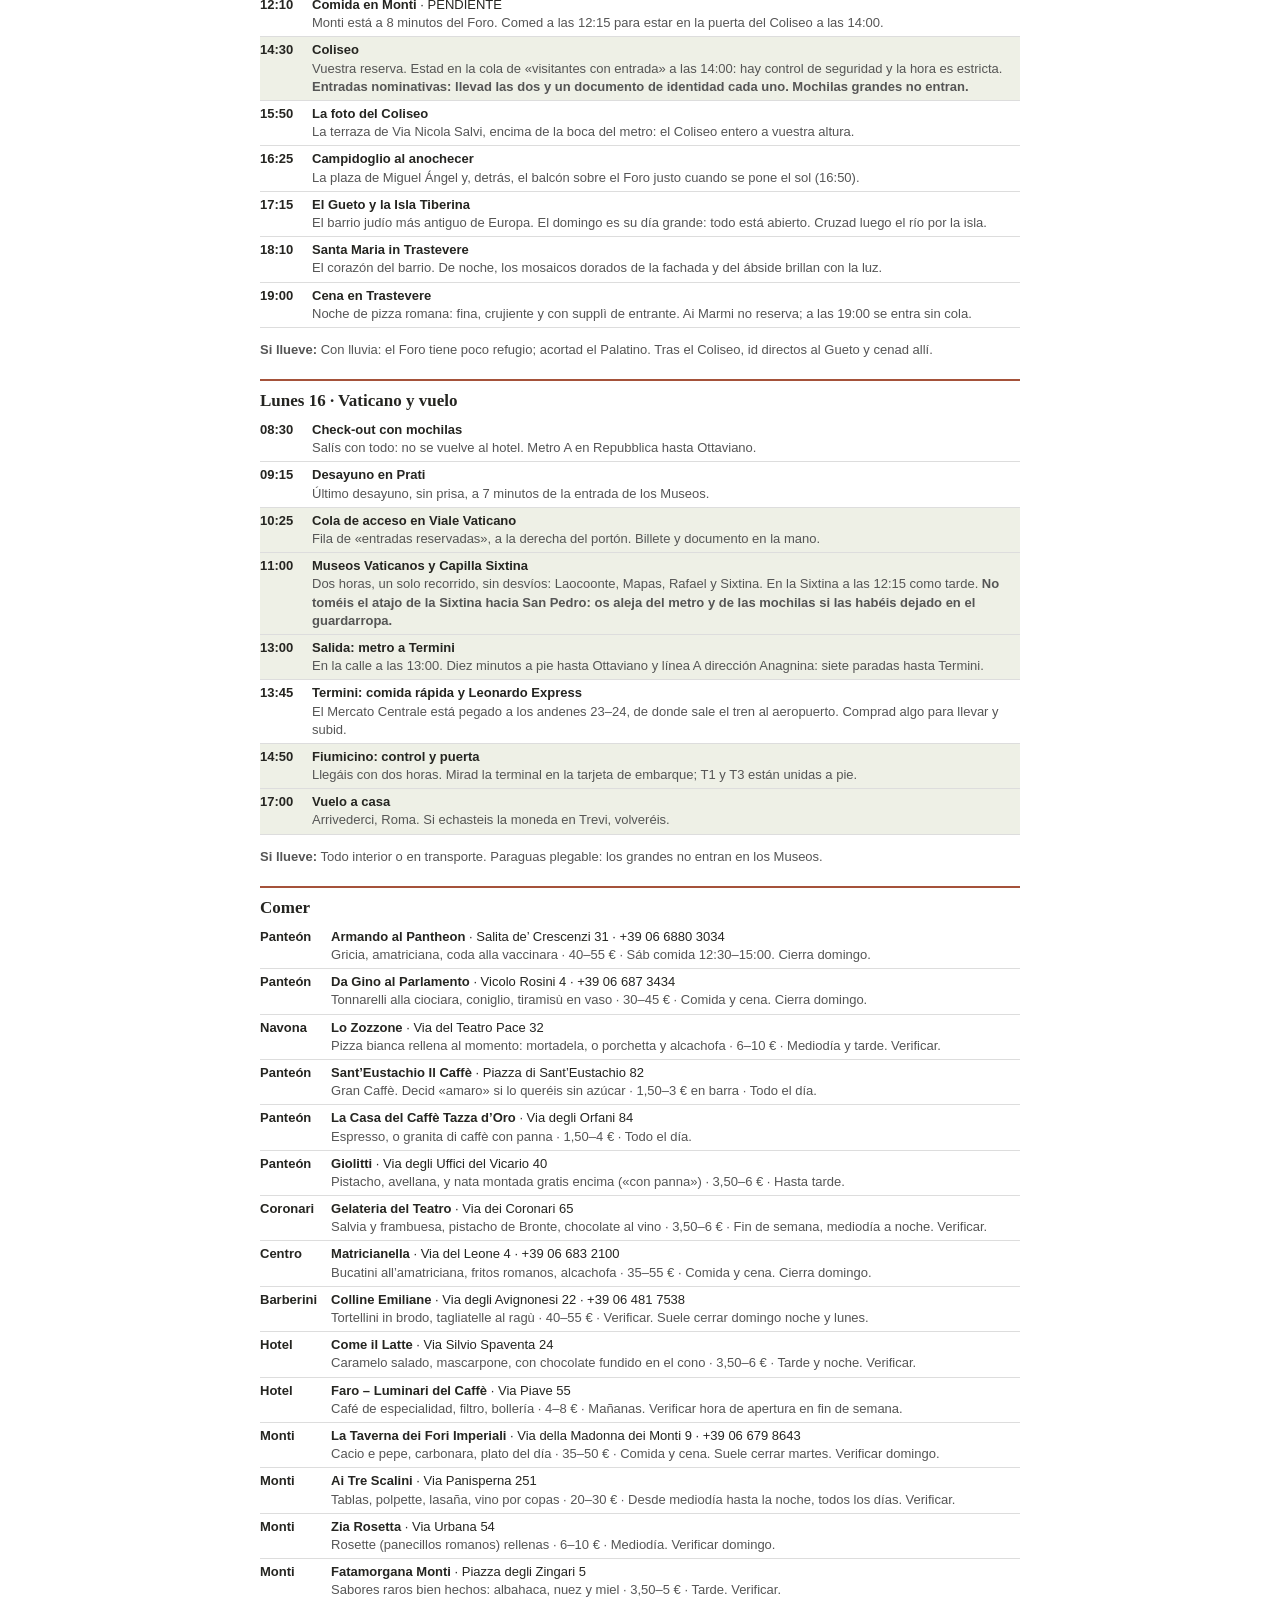
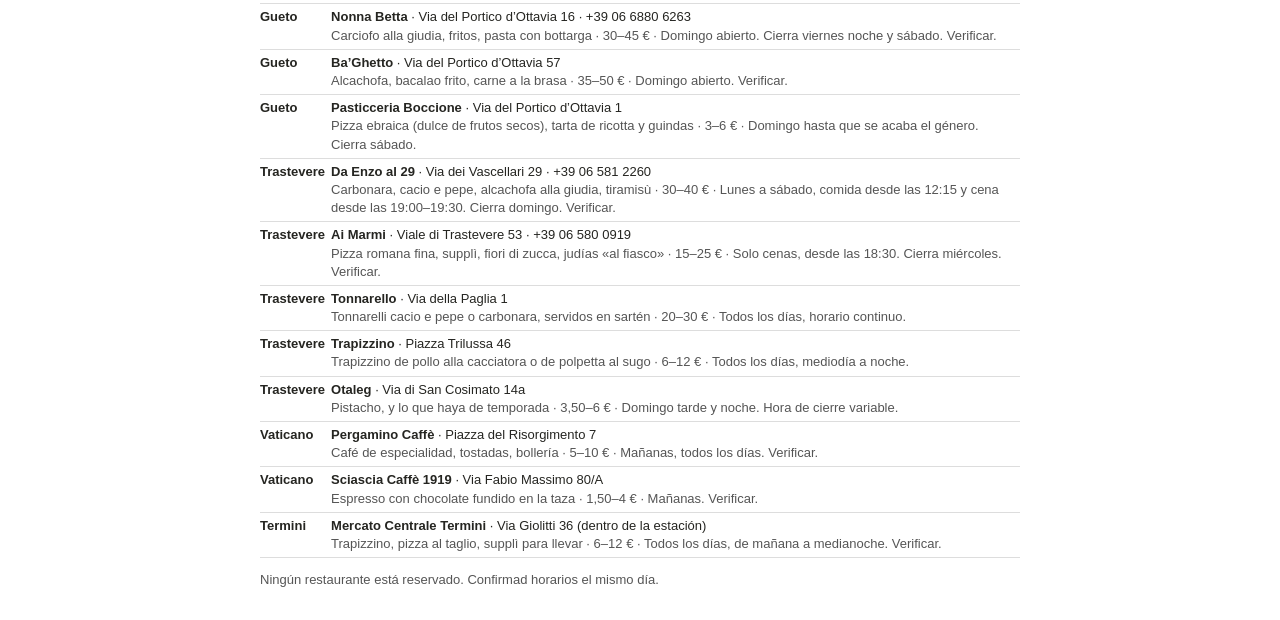
==== commit 56b6c0de: "Add car sharing arrival option and Da Enzo al 29 Co-Authored-By: Claude Fable 5.2 <noreply@anthropic" ====
--- a/bolsillo.html
+++ b/bolsillo.html
@@ -2,4 +2,4 @@
 <style>body{font:13px/1.4 -apple-system,"Segoe UI",Helvetica,Arial,sans-serif;color:#252521;background:#fff;max-width:760px;margin:0 auto;padding:18px}h1{font:600 26px Georgia,serif;margin:0 0 2px}h2{font:600 17px Georgia,serif;margin:20px 0 6px;padding-top:10px;border-top:2px solid #A5523A;break-after:avoid}table{width:100%;border-collapse:collapse}td{padding:4px 6px 4px 0;vertical-align:top;border-bottom:1px solid #ddd}td:first-child{white-space:nowrap;font-weight:700;font-variant-numeric:tabular-nums;width:46px}.f td{background:#eef0e6}.s{color:#555}.box{border:2px solid #A5523A;padding:10px 12px;margin:10px 0;break-inside:avoid}ul{margin:4px 0;padding-left:18px}@media print{body{padding:0}h2{break-before:auto}}</style></head><body>
 <h1>Roma Nostra · plan de bolsillo</h1><p class="s">13–16 de noviembre de 2026 · datos comprobados el 12 nov 2026 · las filas sombreadas son horas fijas</p>
 <div class="box"><b>Lunes: límites para el vuelo de las 17:00 (Fiumicino)</b><ul><li><b>13:00</b> fuera de los Museos Vaticanos. <b>13:30</b> límite. <b>13:45</b> o más: taxi directo al aeropuerto (55–65 €).</li><li>Metro A Ottaviano → Termini. Leonardo Express: andenes 23–24, 14 €, 32 min, cada 15 min.</li><li>En Fiumicino sobre las <b>14:50</b>. En la puerta de embarque a las <b>16:15</b>.</li></ul></div>
-<div class="box"><b>Viernes: llegada</b><ul><li>Taxi oficial blanco en la parada exterior. Tarifa fija al interior de las Murallas Aurelianas: 55 €. No aceptar ofertas dentro de la terminal.</li><li>Emergencias: 112.</li></ul></div><h2>Viernes 13 · Llegada nocturna</h2><table><tr class="f"><td>23:00</td><td><b>Aterrizaje en Fiumicino</b><br><span class="s">Con mochilas salís directos. Seguid «Uscita / Taxi».</span></td></tr><tr><td>23:30</td><td><b>Taxi oficial al hotel</b><br><span class="s">Mi recomendación para esta noche. La tarifa fija Fiumicino ↔ interior de las Murallas Aurelianas es de 55 € y vuestra calle está dentro.</span></td></tr><tr><td>00:30</td><td><b>Check-in nocturno</b><br><span class="s">Entrada automática con las instrucciones que el alojamiento envía el viernes antes de las 13:30. No hay recepción de noche.</span></td></tr></table><p class="s"><b>Si llueve:</b> Nada que cambiar: taxi puerta a puerta.</p><h2>Sábado 14 · San Pedro y el centro barroco</h2><table><tr><td>08:10</td><td><b>Desayuno, registro y metro a San Pedro</b><br><span class="s">Desayunad en el alojamiento y completad el registro al terminar: pedid hacerlo a primera hora. Después, a pie a Repubblica (12 min), línea A dirección Battistini, hasta Ottaviano.</span></td></tr><tr><td>08:50</td><td><b>Basílica de San Pedro</b><br><span class="s">La iglesia más grande del mundo cristiano. Entrada gratuita tras el control de seguridad, bajo la columnata derecha. <b>Hombros y rodillas cubiertos. Puede cerrar por actos papales: mirad basilicasanpietro.va esa mañana.</b></span></td></tr><tr><td>10:45</td><td><b>Castel Sant’Angelo y su puente</b><br><span class="s">Bajad por Via della Conciliazione. El castillo fue primero una tumba. Se ve por fuera y se cruza el puente de los ángeles.</span></td></tr><tr><td>11:15</td><td><b>Via dei Coronari</b><br><span class="s">Una calle recta de anticuarios que os lleva del río a Piazza Navona sin coches.</span></td></tr><tr><td>11:50</td><td><b>Piazza Navona</b><br><span class="s">Una plaza con forma de estadio porque fue un estadio. En el centro, la fuente más teatral de Bernini.</span></td></tr><tr><td>12:30</td><td><b>Comida junto al Panteón</b> · PENDIENTE<br><span class="s">Comed pronto, al abrir: a las 12:30 aún hay mesas sin reserva. A las 13:30 ya no.</span></td></tr><tr><td>14:00</td><td><b>Panteón</b> · PENDIENTE<br><span class="s">El edificio antiguo mejor conservado de Roma. Comprad la entrada en línea para saltaros la cola de taquilla. <b>Los domingos hay misa de 12 a 13 y no se visita.</b></span></td></tr><tr><td>14:45</td><td><b>Sant’Ignazio</b><br><span class="s">Una iglesia con una cúpula que no existe. De camino pasáis por Piazza di Pietra y sus columnas de templo.</span></td></tr><tr><td>15:15</td><td><b>Fontana di Trevi</b><br><span class="s">Se oye antes de verse. Desde febrero de 2026 bajar junto al agua cuesta 2 € (de 9 a 22 h); verla desde la plaza es gratis.</span></td></tr><tr><td>15:50</td><td><b>Piazza di Spagna</b><br><span class="s">La escalinata más famosa de Europa lleva el nombre de la embajada española, que sigue en la plaza.</span></td></tr><tr><td>16:25</td><td><b>Atardecer en el Pincio</b><br><span class="s">El sol se pone hacia las 16:50, justo detrás de la cúpula de San Pedro. Desde Trinità dei Monti son 10 minutos llanos.</span></td></tr><tr><td>17:15</td><td><b>Piazza del Popolo y Caravaggio</b><br><span class="s">Dos Caravaggios gratis en una capilla lateral de Santa Maria del Popolo. Solo si os quedan fuerzas.</span></td></tr><tr><td>19:45</td><td><b>Cena romana</b> · PENDIENTE<br><span class="s">Primera cena en Roma: toca pasta. Los italianos cenan a partir de las 20:00; a las 19:30 hay mesa más fácil.</span></td></tr></table><p class="s"><b>Si llueve:</b> Con lluvia: San Pedro, Panteón y Sant’Ignazio son interiores. Cambiad el Pincio por Santa Maria del Popolo (Caravaggio, gratis) o un café largo en Sant’Eustachio.</p><h2>Domingo 15 · Roma imperial y Trastevere</h2><table><tr><td>08:30</td><td><b>Desayuno y metro al Foro</b><br><span class="s">A pie a Termini (15 min) y metro B dirección Laurentina: dos paradas hasta Colosseo. O directamente andando: 25 min cuesta abajo por Via Nazionale.</span></td></tr><tr><td>09:00</td><td><b>Foro Romano</b><br><span class="s">El centro del mundo durante mil años. Entrad por Largo della Salara Vecchia, en Via dei Fori Imperiali. Abre a las 9:00. <b>En invierno el recinto cierra a las 16:30 (último acceso 15:30). Después del Coliseo ya no da tiempo: por eso va antes.</b></span></td></tr><tr><td>10:40</td><td><b>Monte Palatino</b><br><span class="s">La colina donde nació Roma y donde vivieron los emperadores. Se sube desde dentro del Foro, junto al Arco de Tito.</span></td></tr><tr><td>12:10</td><td><b>Comida en Monti</b> · PENDIENTE<br><span class="s">Monti está a 8 minutos del Foro. Comed a las 12:15 para estar en la puerta del Coliseo a las 14:00.</span></td></tr><tr class="f"><td>14:30</td><td><b>Coliseo</b><br><span class="s">Vuestra reserva. Estad en la cola de «visitantes con entrada» a las 14:00: hay control de seguridad y la hora es estricta. <b>Entradas nominativas: llevad las dos y un documento de identidad cada uno. Mochilas grandes no entran.</b></span></td></tr><tr><td>15:50</td><td><b>La foto del Coliseo</b><br><span class="s">La terraza de Via Nicola Salvi, encima de la boca del metro: el Coliseo entero a vuestra altura.</span></td></tr><tr><td>16:25</td><td><b>Campidoglio al anochecer</b><br><span class="s">La plaza de Miguel Ángel y, detrás, el balcón sobre el Foro justo cuando se pone el sol (16:50).</span></td></tr><tr><td>17:15</td><td><b>El Gueto y la Isla Tiberina</b><br><span class="s">El barrio judío más antiguo de Europa. El domingo es su día grande: todo está abierto. Cruzad luego el río por la isla.</span></td></tr><tr><td>18:10</td><td><b>Santa Maria in Trastevere</b><br><span class="s">El corazón del barrio. De noche, los mosaicos dorados de la fachada y del ábside brillan con la luz.</span></td></tr><tr><td>19:00</td><td><b>Cena en Trastevere</b><br><span class="s">Noche de pizza romana: fina, crujiente y con supplì de entrante. Ai Marmi no reserva; a las 19:00 se entra sin cola.</span></td></tr></table><p class="s"><b>Si llueve:</b> Con lluvia: el Foro tiene poco refugio; acortad el Palatino. Tras el Coliseo, id directos al Gueto y cenad allí.</p><h2>Lunes 16 · Vaticano y vuelo</h2><table><tr><td>08:30</td><td><b>Check-out con mochilas</b><br><span class="s">Salís con todo: no se vuelve al hotel. Metro A en Repubblica hasta Ottaviano.</span></td></tr><tr><td>09:15</td><td><b>Desayuno en Prati</b><br><span class="s">Último desayuno, sin prisa, a 7 minutos de la entrada de los Museos.</span></td></tr><tr class="f"><td>10:25</td><td><b>Cola de acceso en Viale Vaticano</b><br><span class="s">Fila de «entradas reservadas», a la derecha del portón. Billete y documento en la mano.</span></td></tr><tr class="f"><td>11:00</td><td><b>Museos Vaticanos y Capilla Sixtina</b><br><span class="s">Dos horas, un solo recorrido, sin desvíos: Laocoonte, Mapas, Rafael y Sixtina. En la Sixtina a las 12:15 como tarde. <b>No toméis el atajo de la Sixtina hacia San Pedro: os aleja del metro y de las mochilas si las habéis dejado en el guardarropa.</b></span></td></tr><tr class="f"><td>13:00</td><td><b>Salida: metro a Termini</b><br><span class="s">En la calle a las 13:00. Diez minutos a pie hasta Ottaviano y línea A dirección Anagnina: siete paradas hasta Termini.</span></td></tr><tr><td>13:45</td><td><b>Termini: comida rápida y Leonardo Express</b><br><span class="s">El Mercato Centrale está pegado a los andenes 23–24, de donde sale el tren al aeropuerto. Comprad algo para llevar y subid.</span></td></tr><tr class="f"><td>14:50</td><td><b>Fiumicino: control y puerta</b><br><span class="s">Llegáis con dos horas. Mirad la terminal en la tarjeta de embarque; T1 y T3 están unidas a pie.</span></td></tr><tr class="f"><td>17:00</td><td><b>Vuelo a casa</b><br><span class="s">Arrivederci, Roma. Si echasteis la moneda en Trevi, volveréis.</span></td></tr></table><p class="s"><b>Si llueve:</b> Todo interior o en transporte. Paraguas plegable: los grandes no entran en los Museos.</p><h2>Comer</h2><table><tr><td>Panteón</td><td><b>Armando al Pantheon</b> · Salita de’ Crescenzi 31 · +39 06 6880 3034<br><span class="s">Gricia, amatriciana, coda alla vaccinara · 40–55 € · Sáb comida 12:30–15:00. Cierra domingo.</span></td></tr><tr><td>Panteón</td><td><b>Da Gino al Parlamento</b> · Vicolo Rosini 4 · +39 06 687 3434<br><span class="s">Tonnarelli alla ciociara, coniglio, tiramisù en vaso · 30–45 € · Comida y cena. Cierra domingo.</span></td></tr><tr><td>Navona</td><td><b>Lo Zozzone</b> · Via del Teatro Pace 32<br><span class="s">Pizza bianca rellena al momento: mortadela, o porchetta y alcachofa · 6–10 € · Mediodía y tarde. Verificar.</span></td></tr><tr><td>Panteón</td><td><b>Sant’Eustachio Il Caffè</b> · Piazza di Sant’Eustachio 82<br><span class="s">Gran Caffè. Decid «amaro» si lo queréis sin azúcar · 1,50–3 € en barra · Todo el día.</span></td></tr><tr><td>Panteón</td><td><b>La Casa del Caffè Tazza d’Oro</b> · Via degli Orfani 84<br><span class="s">Espresso, o granita di caffè con panna · 1,50–4 € · Todo el día.</span></td></tr><tr><td>Panteón</td><td><b>Giolitti</b> · Via degli Uffici del Vicario 40<br><span class="s">Pistacho, avellana, y nata montada gratis encima («con panna») · 3,50–6 € · Hasta tarde.</span></td></tr><tr><td>Coronari</td><td><b>Gelateria del Teatro</b> · Via dei Coronari 65<br><span class="s">Salvia y frambuesa, pistacho de Bronte, chocolate al vino · 3,50–6 € · Fin de semana, mediodía a noche. Verificar.</span></td></tr><tr><td>Centro</td><td><b>Matricianella</b> · Via del Leone 4 · +39 06 683 2100<br><span class="s">Bucatini all’amatriciana, fritos romanos, alcachofa · 35–55 € · Comida y cena. Cierra domingo.</span></td></tr><tr><td>Barberini</td><td><b>Colline Emiliane</b> · Via degli Avignonesi 22 · +39 06 481 7538<br><span class="s">Tortellini in brodo, tagliatelle al ragù · 40–55 € · Verificar. Suele cerrar domingo noche y lunes.</span></td></tr><tr><td>Hotel</td><td><b>Come il Latte</b> · Via Silvio Spaventa 24<br><span class="s">Caramelo salado, mascarpone, con chocolate fundido en el cono · 3,50–6 € · Tarde y noche. Verificar.</span></td></tr><tr><td>Hotel</td><td><b>Faro – Luminari del Caffè</b> · Via Piave 55<br><span class="s">Café de especialidad, filtro, bollería · 4–8 € · Mañanas. Verificar hora de apertura en fin de semana.</span></td></tr><tr><td>Monti</td><td><b>La Taverna dei Fori Imperiali</b> · Via della Madonna dei Monti 9 · +39 06 679 8643<br><span class="s">Cacio e pepe, carbonara, plato del día · 35–50 € · Comida y cena. Suele cerrar martes. Verificar domingo.</span></td></tr><tr><td>Monti</td><td><b>Ai Tre Scalini</b> · Via Panisperna 251<br><span class="s">Tablas, polpette, lasaña, vino por copas · 20–30 € · Desde mediodía hasta la noche, todos los días. Verificar.</span></td></tr><tr><td>Monti</td><td><b>Zia Rosetta</b> · Via Urbana 54<br><span class="s">Rosette (panecillos romanos) rellenas · 6–10 € · Mediodía. Verificar domingo.</span></td></tr><tr><td>Monti</td><td><b>Fatamorgana Monti</b> · Piazza degli Zingari 5<br><span class="s">Sabores raros bien hechos: albahaca, nuez y miel · 3,50–5 € · Tarde. Verificar.</span></td></tr><tr><td>Gueto</td><td><b>Nonna Betta</b> · Via del Portico d’Ottavia 16 · +39 06 6880 6263<br><span class="s">Carciofo alla giudia, fritos, pasta con bottarga · 30–45 € · Domingo abierto. Cierra viernes noche y sábado. Verificar.</span></td></tr><tr><td>Gueto</td><td><b>Ba’Ghetto</b> · Via del Portico d’Ottavia 57<br><span class="s">Alcachofa, bacalao frito, carne a la brasa · 35–50 € · Domingo abierto. Verificar.</span></td></tr><tr><td>Gueto</td><td><b>Pasticceria Boccione</b> · Via del Portico d’Ottavia 1<br><span class="s">Pizza ebraica (dulce de frutos secos), tarta de ricotta y guindas · 3–6 € · Domingo hasta que se acaba el género. Cierra sábado.</span></td></tr><tr><td>Trastevere</td><td><b>Ai Marmi</b> · Viale di Trastevere 53 · +39 06 580 0919<br><span class="s">Pizza romana fina, supplì, fiori di zucca, judías «al fiasco» · 15–25 € · Solo cenas, desde las 18:30. Cierra miércoles. Verificar.</span></td></tr><tr><td>Trastevere</td><td><b>Tonnarello</b> · Via della Paglia 1<br><span class="s">Tonnarelli cacio e pepe o carbonara, servidos en sartén · 20–30 € · Todos los días, horario continuo.</span></td></tr><tr><td>Trastevere</td><td><b>Trapizzino</b> · Piazza Trilussa 46<br><span class="s">Trapizzino de pollo alla cacciatora o de polpetta al sugo · 6–12 € · Todos los días, mediodía a noche.</span></td></tr><tr><td>Trastevere</td><td><b>Otaleg</b> · Via di San Cosimato 14a<br><span class="s">Pistacho, y lo que haya de temporada · 3,50–6 € · Domingo tarde y noche. Hora de cierre variable.</span></td></tr><tr><td>Vaticano</td><td><b>Pergamino Caffè</b> · Piazza del Risorgimento 7<br><span class="s">Café de especialidad, tostadas, bollería · 5–10 € · Mañanas, todos los días. Verificar.</span></td></tr><tr><td>Vaticano</td><td><b>Sciascia Caffè 1919</b> · Via Fabio Massimo 80/A<br><span class="s">Espresso con chocolate fundido en la taza · 1,50–4 € · Mañanas. Verificar.</span></td></tr><tr><td>Termini</td><td><b>Mercato Centrale Termini</b> · Via Giolitti 36 (dentro de la estación)<br><span class="s">Trapizzino, pizza al taglio, supplì para llevar · 6–12 € · Todos los días, de mañana a medianoche. Verificar.</span></td></tr></table><p class="s">Ningún restaurante está reservado. Confirmad horarios el mismo día.</p></body></html>+<div class="box"><b>Viernes: llegada</b><ul><li>Coche compartido (Free2move, Enjoy): planta superior del aparcamiento de corta estancia de la Terminal 1.</li><li>Taxi oficial blanco en la parada exterior. Tarifa fija al interior de las Murallas Aurelianas: 55 €. No aceptar ofertas dentro de la terminal.</li><li>Emergencias: 112.</li></ul></div><h2>Viernes 13 · Llegada nocturna</h2><table><tr class="f"><td>23:00</td><td><b>Aterrizaje en Fiumicino</b><br><span class="s">Con mochilas salís directos. Seguid «Uscita / Taxi».</span></td></tr><tr><td>23:30</td><td><b>Al hotel: coche compartido o taxi</b><br><span class="s">Los coches de Free2move y Enjoy están en la planta superior del aparcamiento de corta estancia de la Terminal 1. Si no hay coche libre, taxi oficial.</span></td></tr><tr><td>00:30</td><td><b>Check-in nocturno</b><br><span class="s">Entrada automática con las instrucciones que el alojamiento envía el viernes antes de las 13:30. No hay recepción de noche.</span></td></tr></table><p class="s"><b>Si llueve:</b> Nada que cambiar: taxi puerta a puerta.</p><h2>Sábado 14 · San Pedro y el centro barroco</h2><table><tr><td>08:10</td><td><b>Desayuno, registro y metro a San Pedro</b><br><span class="s">Desayunad en el alojamiento y completad el registro al terminar: pedid hacerlo a primera hora. Después, a pie a Repubblica (12 min), línea A dirección Battistini, hasta Ottaviano.</span></td></tr><tr><td>08:50</td><td><b>Basílica de San Pedro</b><br><span class="s">La iglesia más grande del mundo cristiano. Entrada gratuita tras el control de seguridad, bajo la columnata derecha. <b>Hombros y rodillas cubiertos. Puede cerrar por actos papales: mirad basilicasanpietro.va esa mañana.</b></span></td></tr><tr><td>10:45</td><td><b>Castel Sant’Angelo y su puente</b><br><span class="s">Bajad por Via della Conciliazione. El castillo fue primero una tumba. Se ve por fuera y se cruza el puente de los ángeles.</span></td></tr><tr><td>11:15</td><td><b>Via dei Coronari</b><br><span class="s">Una calle recta de anticuarios que os lleva del río a Piazza Navona sin coches.</span></td></tr><tr><td>11:50</td><td><b>Piazza Navona</b><br><span class="s">Una plaza con forma de estadio porque fue un estadio. En el centro, la fuente más teatral de Bernini.</span></td></tr><tr><td>12:30</td><td><b>Comida junto al Panteón</b> · PENDIENTE<br><span class="s">Comed pronto, al abrir: a las 12:30 aún hay mesas sin reserva. A las 13:30 ya no.</span></td></tr><tr><td>14:00</td><td><b>Panteón</b> · PENDIENTE<br><span class="s">El edificio antiguo mejor conservado de Roma. Comprad la entrada en línea para saltaros la cola de taquilla. <b>Los domingos hay misa de 12 a 13 y no se visita.</b></span></td></tr><tr><td>14:45</td><td><b>Sant’Ignazio</b><br><span class="s">Una iglesia con una cúpula que no existe. De camino pasáis por Piazza di Pietra y sus columnas de templo.</span></td></tr><tr><td>15:15</td><td><b>Fontana di Trevi</b><br><span class="s">Se oye antes de verse. Desde febrero de 2026 bajar junto al agua cuesta 2 € (de 9 a 22 h); verla desde la plaza es gratis.</span></td></tr><tr><td>15:50</td><td><b>Piazza di Spagna</b><br><span class="s">La escalinata más famosa de Europa lleva el nombre de la embajada española, que sigue en la plaza.</span></td></tr><tr><td>16:25</td><td><b>Atardecer en el Pincio</b><br><span class="s">El sol se pone hacia las 16:50, justo detrás de la cúpula de San Pedro. Desde Trinità dei Monti son 10 minutos llanos.</span></td></tr><tr><td>17:15</td><td><b>Piazza del Popolo y Caravaggio</b><br><span class="s">Dos Caravaggios gratis en una capilla lateral de Santa Maria del Popolo. Solo si os quedan fuerzas.</span></td></tr><tr><td>19:45</td><td><b>Cena romana</b> · PENDIENTE<br><span class="s">Primera cena en Roma: toca pasta. Los italianos cenan a partir de las 20:00; a las 19:30 hay mesa más fácil.</span></td></tr></table><p class="s"><b>Si llueve:</b> Con lluvia: San Pedro, Panteón y Sant’Ignazio son interiores. Cambiad el Pincio por Santa Maria del Popolo (Caravaggio, gratis) o un café largo en Sant’Eustachio.</p><h2>Domingo 15 · Roma imperial y Trastevere</h2><table><tr><td>08:30</td><td><b>Desayuno y metro al Foro</b><br><span class="s">A pie a Termini (15 min) y metro B dirección Laurentina: dos paradas hasta Colosseo. O directamente andando: 25 min cuesta abajo por Via Nazionale.</span></td></tr><tr><td>09:00</td><td><b>Foro Romano</b><br><span class="s">El centro del mundo durante mil años. Entrad por Largo della Salara Vecchia, en Via dei Fori Imperiali. Abre a las 9:00. <b>En invierno el recinto cierra a las 16:30 (último acceso 15:30). Después del Coliseo ya no da tiempo: por eso va antes.</b></span></td></tr><tr><td>10:40</td><td><b>Monte Palatino</b><br><span class="s">La colina donde nació Roma y donde vivieron los emperadores. Se sube desde dentro del Foro, junto al Arco de Tito.</span></td></tr><tr><td>12:10</td><td><b>Comida en Monti</b> · PENDIENTE<br><span class="s">Monti está a 8 minutos del Foro. Comed a las 12:15 para estar en la puerta del Coliseo a las 14:00.</span></td></tr><tr class="f"><td>14:30</td><td><b>Coliseo</b><br><span class="s">Vuestra reserva. Estad en la cola de «visitantes con entrada» a las 14:00: hay control de seguridad y la hora es estricta. <b>Entradas nominativas: llevad las dos y un documento de identidad cada uno. Mochilas grandes no entran.</b></span></td></tr><tr><td>15:50</td><td><b>La foto del Coliseo</b><br><span class="s">La terraza de Via Nicola Salvi, encima de la boca del metro: el Coliseo entero a vuestra altura.</span></td></tr><tr><td>16:25</td><td><b>Campidoglio al anochecer</b><br><span class="s">La plaza de Miguel Ángel y, detrás, el balcón sobre el Foro justo cuando se pone el sol (16:50).</span></td></tr><tr><td>17:15</td><td><b>El Gueto y la Isla Tiberina</b><br><span class="s">El barrio judío más antiguo de Europa. El domingo es su día grande: todo está abierto. Cruzad luego el río por la isla.</span></td></tr><tr><td>18:10</td><td><b>Santa Maria in Trastevere</b><br><span class="s">El corazón del barrio. De noche, los mosaicos dorados de la fachada y del ábside brillan con la luz.</span></td></tr><tr><td>19:00</td><td><b>Cena en Trastevere</b><br><span class="s">Noche de pizza romana: fina, crujiente y con supplì de entrante. Ai Marmi no reserva; a las 19:00 se entra sin cola.</span></td></tr></table><p class="s"><b>Si llueve:</b> Con lluvia: el Foro tiene poco refugio; acortad el Palatino. Tras el Coliseo, id directos al Gueto y cenad allí.</p><h2>Lunes 16 · Vaticano y vuelo</h2><table><tr><td>08:30</td><td><b>Check-out con mochilas</b><br><span class="s">Salís con todo: no se vuelve al hotel. Metro A en Repubblica hasta Ottaviano.</span></td></tr><tr><td>09:15</td><td><b>Desayuno en Prati</b><br><span class="s">Último desayuno, sin prisa, a 7 minutos de la entrada de los Museos.</span></td></tr><tr class="f"><td>10:25</td><td><b>Cola de acceso en Viale Vaticano</b><br><span class="s">Fila de «entradas reservadas», a la derecha del portón. Billete y documento en la mano.</span></td></tr><tr class="f"><td>11:00</td><td><b>Museos Vaticanos y Capilla Sixtina</b><br><span class="s">Dos horas, un solo recorrido, sin desvíos: Laocoonte, Mapas, Rafael y Sixtina. En la Sixtina a las 12:15 como tarde. <b>No toméis el atajo de la Sixtina hacia San Pedro: os aleja del metro y de las mochilas si las habéis dejado en el guardarropa.</b></span></td></tr><tr class="f"><td>13:00</td><td><b>Salida: metro a Termini</b><br><span class="s">En la calle a las 13:00. Diez minutos a pie hasta Ottaviano y línea A dirección Anagnina: siete paradas hasta Termini.</span></td></tr><tr><td>13:45</td><td><b>Termini: comida rápida y Leonardo Express</b><br><span class="s">El Mercato Centrale está pegado a los andenes 23–24, de donde sale el tren al aeropuerto. Comprad algo para llevar y subid.</span></td></tr><tr class="f"><td>14:50</td><td><b>Fiumicino: control y puerta</b><br><span class="s">Llegáis con dos horas. Mirad la terminal en la tarjeta de embarque; T1 y T3 están unidas a pie.</span></td></tr><tr class="f"><td>17:00</td><td><b>Vuelo a casa</b><br><span class="s">Arrivederci, Roma. Si echasteis la moneda en Trevi, volveréis.</span></td></tr></table><p class="s"><b>Si llueve:</b> Todo interior o en transporte. Paraguas plegable: los grandes no entran en los Museos.</p><h2>Comer</h2><table><tr><td>Panteón</td><td><b>Armando al Pantheon</b> · Salita de’ Crescenzi 31 · +39 06 6880 3034<br><span class="s">Gricia, amatriciana, coda alla vaccinara · 40–55 € · Sáb comida 12:30–15:00. Cierra domingo.</span></td></tr><tr><td>Panteón</td><td><b>Da Gino al Parlamento</b> · Vicolo Rosini 4 · +39 06 687 3434<br><span class="s">Tonnarelli alla ciociara, coniglio, tiramisù en vaso · 30–45 € · Comida y cena. Cierra domingo.</span></td></tr><tr><td>Navona</td><td><b>Lo Zozzone</b> · Via del Teatro Pace 32<br><span class="s">Pizza bianca rellena al momento: mortadela, o porchetta y alcachofa · 6–10 € · Mediodía y tarde. Verificar.</span></td></tr><tr><td>Panteón</td><td><b>Sant’Eustachio Il Caffè</b> · Piazza di Sant’Eustachio 82<br><span class="s">Gran Caffè. Decid «amaro» si lo queréis sin azúcar · 1,50–3 € en barra · Todo el día.</span></td></tr><tr><td>Panteón</td><td><b>La Casa del Caffè Tazza d’Oro</b> · Via degli Orfani 84<br><span class="s">Espresso, o granita di caffè con panna · 1,50–4 € · Todo el día.</span></td></tr><tr><td>Panteón</td><td><b>Giolitti</b> · Via degli Uffici del Vicario 40<br><span class="s">Pistacho, avellana, y nata montada gratis encima («con panna») · 3,50–6 € · Hasta tarde.</span></td></tr><tr><td>Coronari</td><td><b>Gelateria del Teatro</b> · Via dei Coronari 65<br><span class="s">Salvia y frambuesa, pistacho de Bronte, chocolate al vino · 3,50–6 € · Fin de semana, mediodía a noche. Verificar.</span></td></tr><tr><td>Centro</td><td><b>Matricianella</b> · Via del Leone 4 · +39 06 683 2100<br><span class="s">Bucatini all’amatriciana, fritos romanos, alcachofa · 35–55 € · Comida y cena. Cierra domingo.</span></td></tr><tr><td>Barberini</td><td><b>Colline Emiliane</b> · Via degli Avignonesi 22 · +39 06 481 7538<br><span class="s">Tortellini in brodo, tagliatelle al ragù · 40–55 € · Verificar. Suele cerrar domingo noche y lunes.</span></td></tr><tr><td>Hotel</td><td><b>Come il Latte</b> · Via Silvio Spaventa 24<br><span class="s">Caramelo salado, mascarpone, con chocolate fundido en el cono · 3,50–6 € · Tarde y noche. Verificar.</span></td></tr><tr><td>Hotel</td><td><b>Faro – Luminari del Caffè</b> · Via Piave 55<br><span class="s">Café de especialidad, filtro, bollería · 4–8 € · Mañanas. Verificar hora de apertura en fin de semana.</span></td></tr><tr><td>Monti</td><td><b>La Taverna dei Fori Imperiali</b> · Via della Madonna dei Monti 9 · +39 06 679 8643<br><span class="s">Cacio e pepe, carbonara, plato del día · 35–50 € · Comida y cena. Suele cerrar martes. Verificar domingo.</span></td></tr><tr><td>Monti</td><td><b>Ai Tre Scalini</b> · Via Panisperna 251<br><span class="s">Tablas, polpette, lasaña, vino por copas · 20–30 € · Desde mediodía hasta la noche, todos los días. Verificar.</span></td></tr><tr><td>Monti</td><td><b>Zia Rosetta</b> · Via Urbana 54<br><span class="s">Rosette (panecillos romanos) rellenas · 6–10 € · Mediodía. Verificar domingo.</span></td></tr><tr><td>Monti</td><td><b>Fatamorgana Monti</b> · Piazza degli Zingari 5<br><span class="s">Sabores raros bien hechos: albahaca, nuez y miel · 3,50–5 € · Tarde. Verificar.</span></td></tr><tr><td>Gueto</td><td><b>Nonna Betta</b> · Via del Portico d’Ottavia 16 · +39 06 6880 6263<br><span class="s">Carciofo alla giudia, fritos, pasta con bottarga · 30–45 € · Domingo abierto. Cierra viernes noche y sábado. Verificar.</span></td></tr><tr><td>Gueto</td><td><b>Ba’Ghetto</b> · Via del Portico d’Ottavia 57<br><span class="s">Alcachofa, bacalao frito, carne a la brasa · 35–50 € · Domingo abierto. Verificar.</span></td></tr><tr><td>Gueto</td><td><b>Pasticceria Boccione</b> · Via del Portico d’Ottavia 1<br><span class="s">Pizza ebraica (dulce de frutos secos), tarta de ricotta y guindas · 3–6 € · Domingo hasta que se acaba el género. Cierra sábado.</span></td></tr><tr><td>Trastevere</td><td><b>Da Enzo al 29</b> · Via dei Vascellari 29 · +39 06 581 2260<br><span class="s">Carbonara, cacio e pepe, alcachofa alla giudia, tiramisù · 30–40 € · Lunes a sábado, comida desde las 12:15 y cena desde las 19:00–19:30. Cierra domingo. Verificar.</span></td></tr><tr><td>Trastevere</td><td><b>Ai Marmi</b> · Viale di Trastevere 53 · +39 06 580 0919<br><span class="s">Pizza romana fina, supplì, fiori di zucca, judías «al fiasco» · 15–25 € · Solo cenas, desde las 18:30. Cierra miércoles. Verificar.</span></td></tr><tr><td>Trastevere</td><td><b>Tonnarello</b> · Via della Paglia 1<br><span class="s">Tonnarelli cacio e pepe o carbonara, servidos en sartén · 20–30 € · Todos los días, horario continuo.</span></td></tr><tr><td>Trastevere</td><td><b>Trapizzino</b> · Piazza Trilussa 46<br><span class="s">Trapizzino de pollo alla cacciatora o de polpetta al sugo · 6–12 € · Todos los días, mediodía a noche.</span></td></tr><tr><td>Trastevere</td><td><b>Otaleg</b> · Via di San Cosimato 14a<br><span class="s">Pistacho, y lo que haya de temporada · 3,50–6 € · Domingo tarde y noche. Hora de cierre variable.</span></td></tr><tr><td>Vaticano</td><td><b>Pergamino Caffè</b> · Piazza del Risorgimento 7<br><span class="s">Café de especialidad, tostadas, bollería · 5–10 € · Mañanas, todos los días. Verificar.</span></td></tr><tr><td>Vaticano</td><td><b>Sciascia Caffè 1919</b> · Via Fabio Massimo 80/A<br><span class="s">Espresso con chocolate fundido en la taza · 1,50–4 € · Mañanas. Verificar.</span></td></tr><tr><td>Termini</td><td><b>Mercato Centrale Termini</b> · Via Giolitti 36 (dentro de la estación)<br><span class="s">Trapizzino, pizza al taglio, supplì para llevar · 6–12 € · Todos los días, de mañana a medianoche. Verificar.</span></td></tr></table><p class="s">Ningún restaurante está reservado. Confirmad horarios el mismo día.</p></body></html>
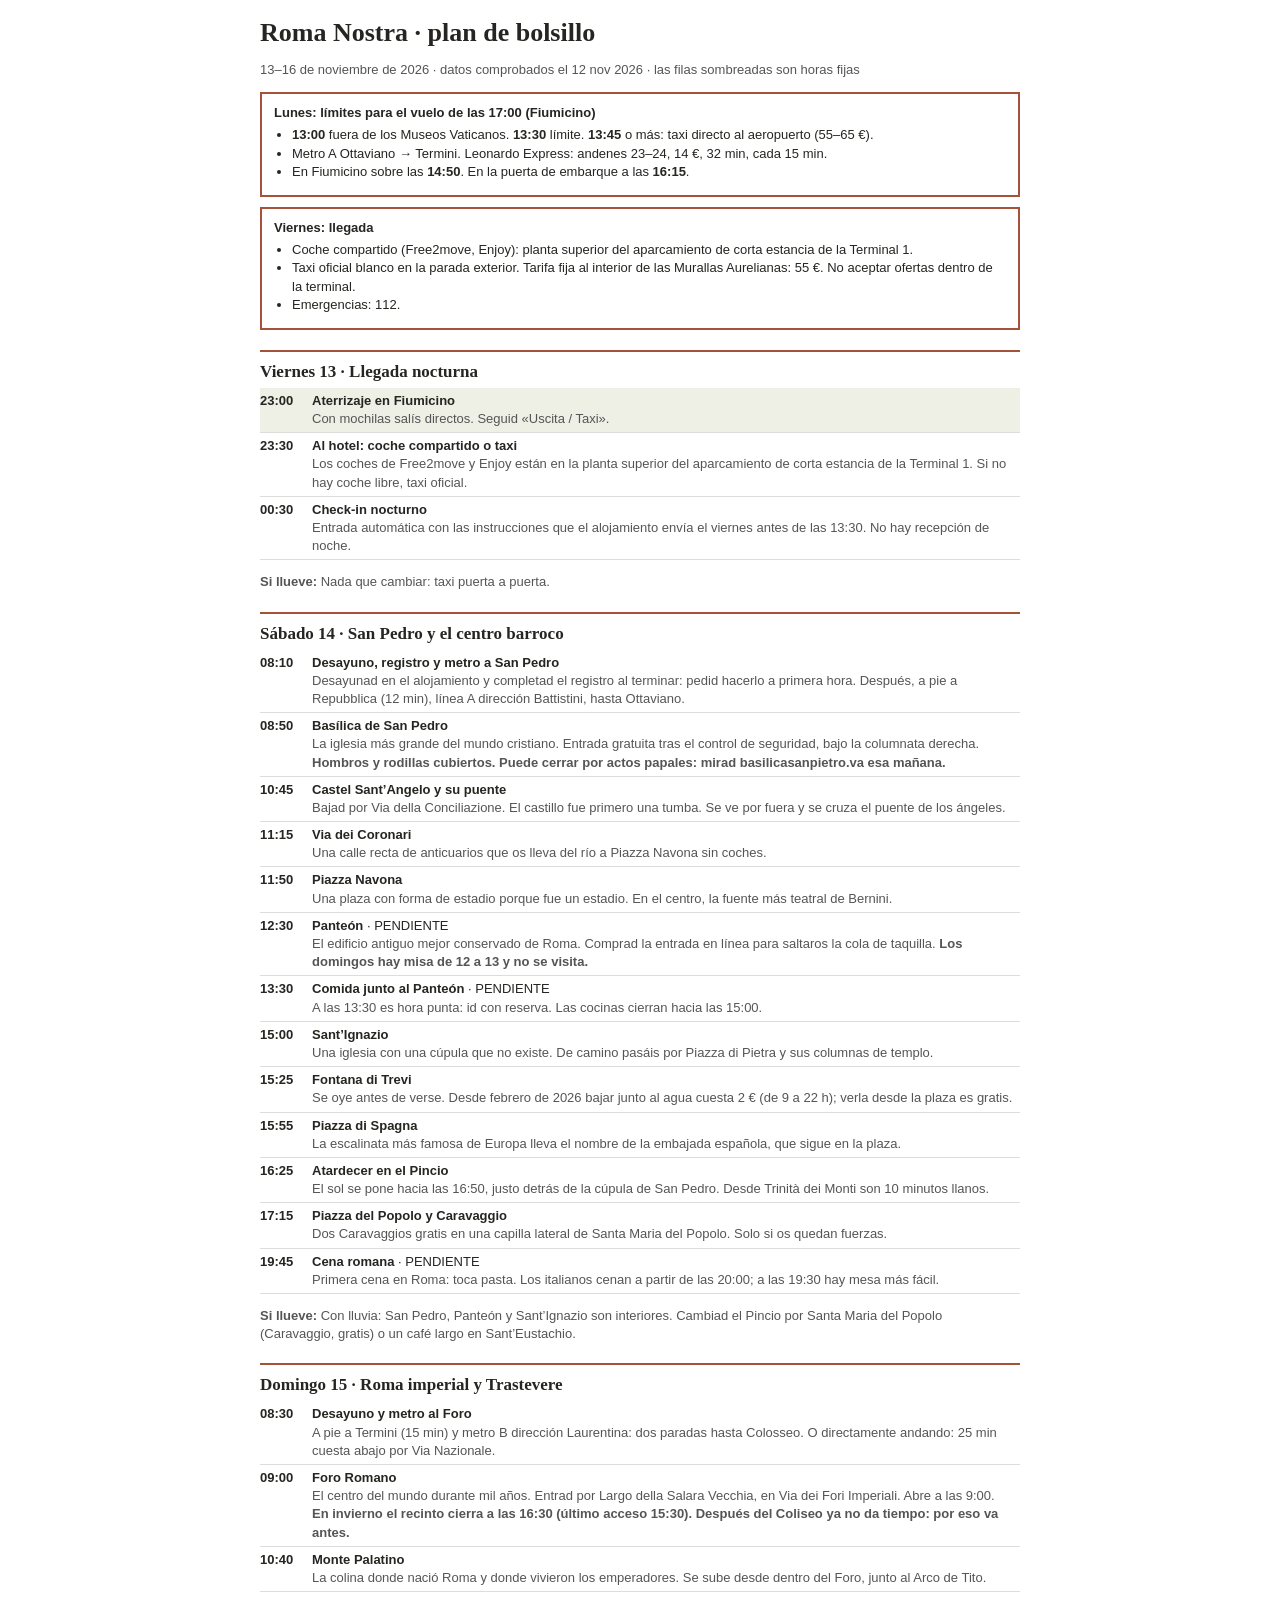
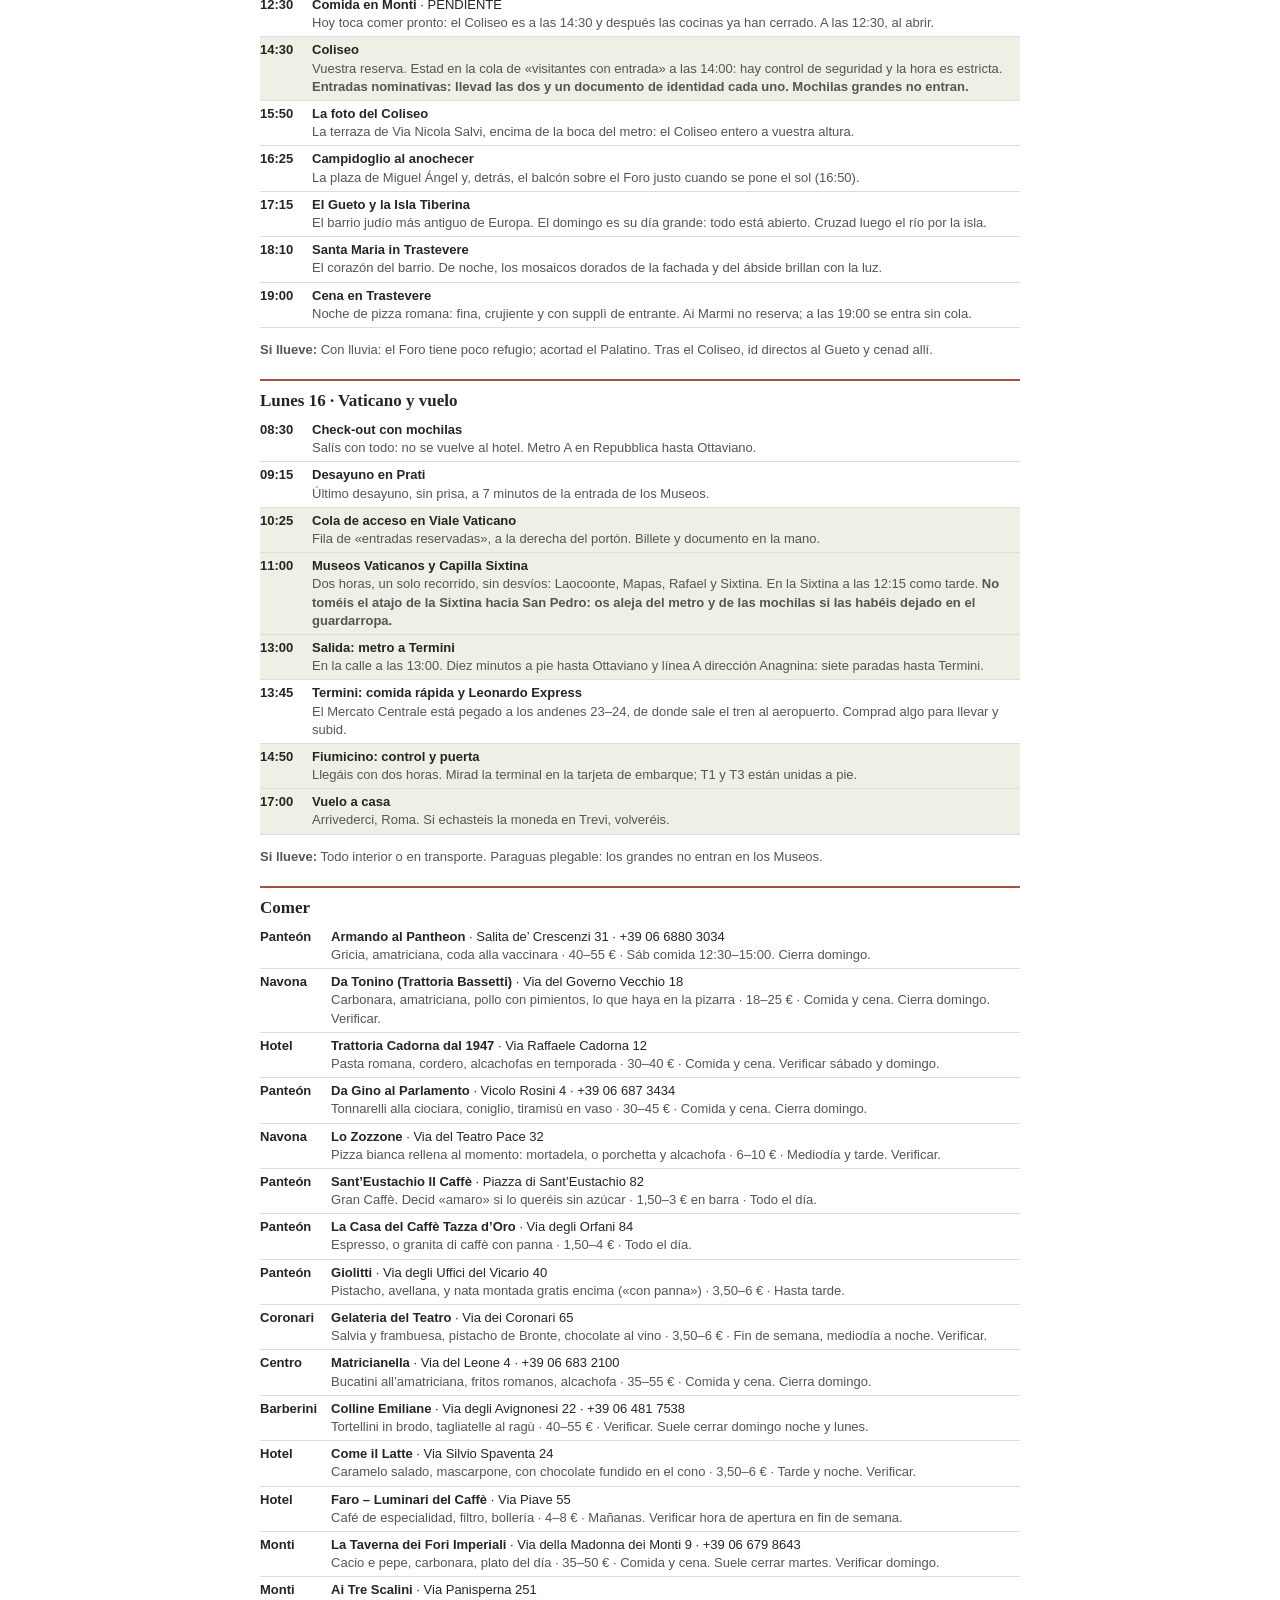
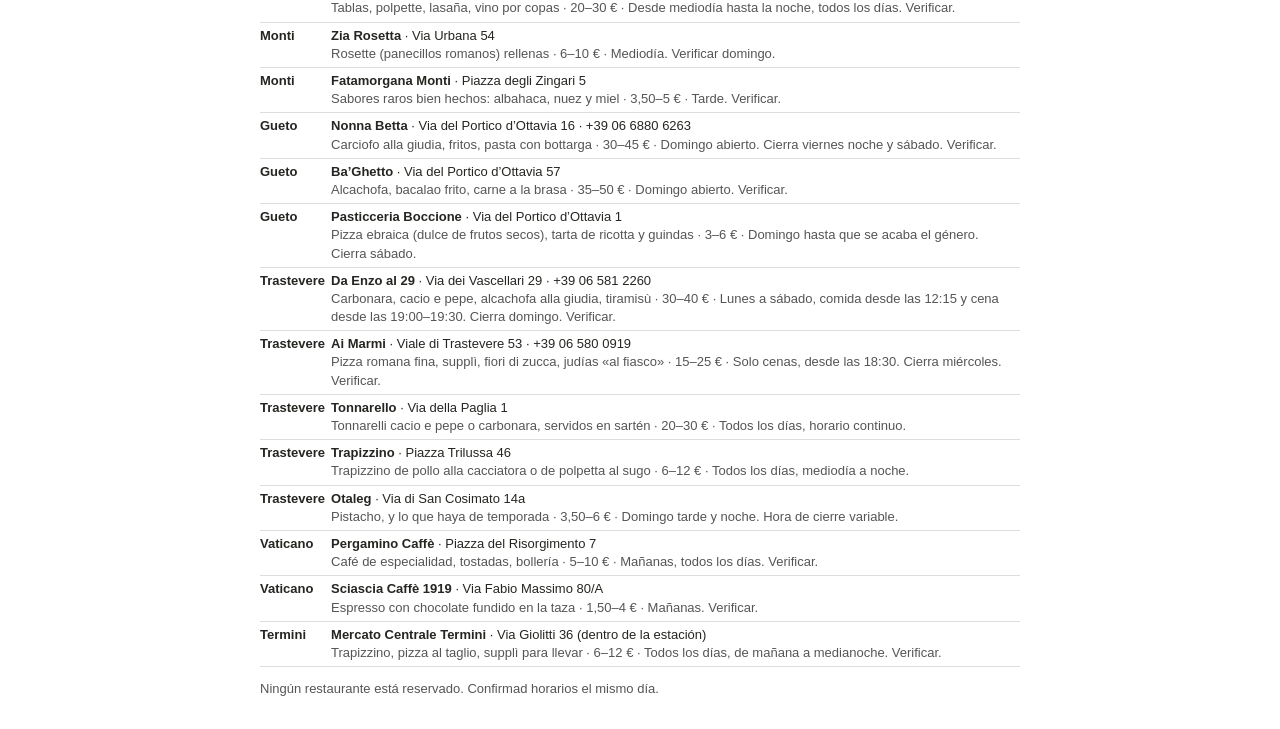
==== commit 0338f06d: "Move Saturday lunch to 13:30 and add budget local trattorias Co-Authored-By: Claude Fable 5.2 <norep" ====
--- a/bolsillo.html
+++ b/bolsillo.html
@@ -2,4 +2,4 @@
 <style>body{font:13px/1.4 -apple-system,"Segoe UI",Helvetica,Arial,sans-serif;color:#252521;background:#fff;max-width:760px;margin:0 auto;padding:18px}h1{font:600 26px Georgia,serif;margin:0 0 2px}h2{font:600 17px Georgia,serif;margin:20px 0 6px;padding-top:10px;border-top:2px solid #A5523A;break-after:avoid}table{width:100%;border-collapse:collapse}td{padding:4px 6px 4px 0;vertical-align:top;border-bottom:1px solid #ddd}td:first-child{white-space:nowrap;font-weight:700;font-variant-numeric:tabular-nums;width:46px}.f td{background:#eef0e6}.s{color:#555}.box{border:2px solid #A5523A;padding:10px 12px;margin:10px 0;break-inside:avoid}ul{margin:4px 0;padding-left:18px}@media print{body{padding:0}h2{break-before:auto}}</style></head><body>
 <h1>Roma Nostra · plan de bolsillo</h1><p class="s">13–16 de noviembre de 2026 · datos comprobados el 12 nov 2026 · las filas sombreadas son horas fijas</p>
 <div class="box"><b>Lunes: límites para el vuelo de las 17:00 (Fiumicino)</b><ul><li><b>13:00</b> fuera de los Museos Vaticanos. <b>13:30</b> límite. <b>13:45</b> o más: taxi directo al aeropuerto (55–65 €).</li><li>Metro A Ottaviano → Termini. Leonardo Express: andenes 23–24, 14 €, 32 min, cada 15 min.</li><li>En Fiumicino sobre las <b>14:50</b>. En la puerta de embarque a las <b>16:15</b>.</li></ul></div>
-<div class="box"><b>Viernes: llegada</b><ul><li>Coche compartido (Free2move, Enjoy): planta superior del aparcamiento de corta estancia de la Terminal 1.</li><li>Taxi oficial blanco en la parada exterior. Tarifa fija al interior de las Murallas Aurelianas: 55 €. No aceptar ofertas dentro de la terminal.</li><li>Emergencias: 112.</li></ul></div><h2>Viernes 13 · Llegada nocturna</h2><table><tr class="f"><td>23:00</td><td><b>Aterrizaje en Fiumicino</b><br><span class="s">Con mochilas salís directos. Seguid «Uscita / Taxi».</span></td></tr><tr><td>23:30</td><td><b>Al hotel: coche compartido o taxi</b><br><span class="s">Los coches de Free2move y Enjoy están en la planta superior del aparcamiento de corta estancia de la Terminal 1. Si no hay coche libre, taxi oficial.</span></td></tr><tr><td>00:30</td><td><b>Check-in nocturno</b><br><span class="s">Entrada automática con las instrucciones que el alojamiento envía el viernes antes de las 13:30. No hay recepción de noche.</span></td></tr></table><p class="s"><b>Si llueve:</b> Nada que cambiar: taxi puerta a puerta.</p><h2>Sábado 14 · San Pedro y el centro barroco</h2><table><tr><td>08:10</td><td><b>Desayuno, registro y metro a San Pedro</b><br><span class="s">Desayunad en el alojamiento y completad el registro al terminar: pedid hacerlo a primera hora. Después, a pie a Repubblica (12 min), línea A dirección Battistini, hasta Ottaviano.</span></td></tr><tr><td>08:50</td><td><b>Basílica de San Pedro</b><br><span class="s">La iglesia más grande del mundo cristiano. Entrada gratuita tras el control de seguridad, bajo la columnata derecha. <b>Hombros y rodillas cubiertos. Puede cerrar por actos papales: mirad basilicasanpietro.va esa mañana.</b></span></td></tr><tr><td>10:45</td><td><b>Castel Sant’Angelo y su puente</b><br><span class="s">Bajad por Via della Conciliazione. El castillo fue primero una tumba. Se ve por fuera y se cruza el puente de los ángeles.</span></td></tr><tr><td>11:15</td><td><b>Via dei Coronari</b><br><span class="s">Una calle recta de anticuarios que os lleva del río a Piazza Navona sin coches.</span></td></tr><tr><td>11:50</td><td><b>Piazza Navona</b><br><span class="s">Una plaza con forma de estadio porque fue un estadio. En el centro, la fuente más teatral de Bernini.</span></td></tr><tr><td>12:30</td><td><b>Comida junto al Panteón</b> · PENDIENTE<br><span class="s">Comed pronto, al abrir: a las 12:30 aún hay mesas sin reserva. A las 13:30 ya no.</span></td></tr><tr><td>14:00</td><td><b>Panteón</b> · PENDIENTE<br><span class="s">El edificio antiguo mejor conservado de Roma. Comprad la entrada en línea para saltaros la cola de taquilla. <b>Los domingos hay misa de 12 a 13 y no se visita.</b></span></td></tr><tr><td>14:45</td><td><b>Sant’Ignazio</b><br><span class="s">Una iglesia con una cúpula que no existe. De camino pasáis por Piazza di Pietra y sus columnas de templo.</span></td></tr><tr><td>15:15</td><td><b>Fontana di Trevi</b><br><span class="s">Se oye antes de verse. Desde febrero de 2026 bajar junto al agua cuesta 2 € (de 9 a 22 h); verla desde la plaza es gratis.</span></td></tr><tr><td>15:50</td><td><b>Piazza di Spagna</b><br><span class="s">La escalinata más famosa de Europa lleva el nombre de la embajada española, que sigue en la plaza.</span></td></tr><tr><td>16:25</td><td><b>Atardecer en el Pincio</b><br><span class="s">El sol se pone hacia las 16:50, justo detrás de la cúpula de San Pedro. Desde Trinità dei Monti son 10 minutos llanos.</span></td></tr><tr><td>17:15</td><td><b>Piazza del Popolo y Caravaggio</b><br><span class="s">Dos Caravaggios gratis en una capilla lateral de Santa Maria del Popolo. Solo si os quedan fuerzas.</span></td></tr><tr><td>19:45</td><td><b>Cena romana</b> · PENDIENTE<br><span class="s">Primera cena en Roma: toca pasta. Los italianos cenan a partir de las 20:00; a las 19:30 hay mesa más fácil.</span></td></tr></table><p class="s"><b>Si llueve:</b> Con lluvia: San Pedro, Panteón y Sant’Ignazio son interiores. Cambiad el Pincio por Santa Maria del Popolo (Caravaggio, gratis) o un café largo en Sant’Eustachio.</p><h2>Domingo 15 · Roma imperial y Trastevere</h2><table><tr><td>08:30</td><td><b>Desayuno y metro al Foro</b><br><span class="s">A pie a Termini (15 min) y metro B dirección Laurentina: dos paradas hasta Colosseo. O directamente andando: 25 min cuesta abajo por Via Nazionale.</span></td></tr><tr><td>09:00</td><td><b>Foro Romano</b><br><span class="s">El centro del mundo durante mil años. Entrad por Largo della Salara Vecchia, en Via dei Fori Imperiali. Abre a las 9:00. <b>En invierno el recinto cierra a las 16:30 (último acceso 15:30). Después del Coliseo ya no da tiempo: por eso va antes.</b></span></td></tr><tr><td>10:40</td><td><b>Monte Palatino</b><br><span class="s">La colina donde nació Roma y donde vivieron los emperadores. Se sube desde dentro del Foro, junto al Arco de Tito.</span></td></tr><tr><td>12:10</td><td><b>Comida en Monti</b> · PENDIENTE<br><span class="s">Monti está a 8 minutos del Foro. Comed a las 12:15 para estar en la puerta del Coliseo a las 14:00.</span></td></tr><tr class="f"><td>14:30</td><td><b>Coliseo</b><br><span class="s">Vuestra reserva. Estad en la cola de «visitantes con entrada» a las 14:00: hay control de seguridad y la hora es estricta. <b>Entradas nominativas: llevad las dos y un documento de identidad cada uno. Mochilas grandes no entran.</b></span></td></tr><tr><td>15:50</td><td><b>La foto del Coliseo</b><br><span class="s">La terraza de Via Nicola Salvi, encima de la boca del metro: el Coliseo entero a vuestra altura.</span></td></tr><tr><td>16:25</td><td><b>Campidoglio al anochecer</b><br><span class="s">La plaza de Miguel Ángel y, detrás, el balcón sobre el Foro justo cuando se pone el sol (16:50).</span></td></tr><tr><td>17:15</td><td><b>El Gueto y la Isla Tiberina</b><br><span class="s">El barrio judío más antiguo de Europa. El domingo es su día grande: todo está abierto. Cruzad luego el río por la isla.</span></td></tr><tr><td>18:10</td><td><b>Santa Maria in Trastevere</b><br><span class="s">El corazón del barrio. De noche, los mosaicos dorados de la fachada y del ábside brillan con la luz.</span></td></tr><tr><td>19:00</td><td><b>Cena en Trastevere</b><br><span class="s">Noche de pizza romana: fina, crujiente y con supplì de entrante. Ai Marmi no reserva; a las 19:00 se entra sin cola.</span></td></tr></table><p class="s"><b>Si llueve:</b> Con lluvia: el Foro tiene poco refugio; acortad el Palatino. Tras el Coliseo, id directos al Gueto y cenad allí.</p><h2>Lunes 16 · Vaticano y vuelo</h2><table><tr><td>08:30</td><td><b>Check-out con mochilas</b><br><span class="s">Salís con todo: no se vuelve al hotel. Metro A en Repubblica hasta Ottaviano.</span></td></tr><tr><td>09:15</td><td><b>Desayuno en Prati</b><br><span class="s">Último desayuno, sin prisa, a 7 minutos de la entrada de los Museos.</span></td></tr><tr class="f"><td>10:25</td><td><b>Cola de acceso en Viale Vaticano</b><br><span class="s">Fila de «entradas reservadas», a la derecha del portón. Billete y documento en la mano.</span></td></tr><tr class="f"><td>11:00</td><td><b>Museos Vaticanos y Capilla Sixtina</b><br><span class="s">Dos horas, un solo recorrido, sin desvíos: Laocoonte, Mapas, Rafael y Sixtina. En la Sixtina a las 12:15 como tarde. <b>No toméis el atajo de la Sixtina hacia San Pedro: os aleja del metro y de las mochilas si las habéis dejado en el guardarropa.</b></span></td></tr><tr class="f"><td>13:00</td><td><b>Salida: metro a Termini</b><br><span class="s">En la calle a las 13:00. Diez minutos a pie hasta Ottaviano y línea A dirección Anagnina: siete paradas hasta Termini.</span></td></tr><tr><td>13:45</td><td><b>Termini: comida rápida y Leonardo Express</b><br><span class="s">El Mercato Centrale está pegado a los andenes 23–24, de donde sale el tren al aeropuerto. Comprad algo para llevar y subid.</span></td></tr><tr class="f"><td>14:50</td><td><b>Fiumicino: control y puerta</b><br><span class="s">Llegáis con dos horas. Mirad la terminal en la tarjeta de embarque; T1 y T3 están unidas a pie.</span></td></tr><tr class="f"><td>17:00</td><td><b>Vuelo a casa</b><br><span class="s">Arrivederci, Roma. Si echasteis la moneda en Trevi, volveréis.</span></td></tr></table><p class="s"><b>Si llueve:</b> Todo interior o en transporte. Paraguas plegable: los grandes no entran en los Museos.</p><h2>Comer</h2><table><tr><td>Panteón</td><td><b>Armando al Pantheon</b> · Salita de’ Crescenzi 31 · +39 06 6880 3034<br><span class="s">Gricia, amatriciana, coda alla vaccinara · 40–55 € · Sáb comida 12:30–15:00. Cierra domingo.</span></td></tr><tr><td>Panteón</td><td><b>Da Gino al Parlamento</b> · Vicolo Rosini 4 · +39 06 687 3434<br><span class="s">Tonnarelli alla ciociara, coniglio, tiramisù en vaso · 30–45 € · Comida y cena. Cierra domingo.</span></td></tr><tr><td>Navona</td><td><b>Lo Zozzone</b> · Via del Teatro Pace 32<br><span class="s">Pizza bianca rellena al momento: mortadela, o porchetta y alcachofa · 6–10 € · Mediodía y tarde. Verificar.</span></td></tr><tr><td>Panteón</td><td><b>Sant’Eustachio Il Caffè</b> · Piazza di Sant’Eustachio 82<br><span class="s">Gran Caffè. Decid «amaro» si lo queréis sin azúcar · 1,50–3 € en barra · Todo el día.</span></td></tr><tr><td>Panteón</td><td><b>La Casa del Caffè Tazza d’Oro</b> · Via degli Orfani 84<br><span class="s">Espresso, o granita di caffè con panna · 1,50–4 € · Todo el día.</span></td></tr><tr><td>Panteón</td><td><b>Giolitti</b> · Via degli Uffici del Vicario 40<br><span class="s">Pistacho, avellana, y nata montada gratis encima («con panna») · 3,50–6 € · Hasta tarde.</span></td></tr><tr><td>Coronari</td><td><b>Gelateria del Teatro</b> · Via dei Coronari 65<br><span class="s">Salvia y frambuesa, pistacho de Bronte, chocolate al vino · 3,50–6 € · Fin de semana, mediodía a noche. Verificar.</span></td></tr><tr><td>Centro</td><td><b>Matricianella</b> · Via del Leone 4 · +39 06 683 2100<br><span class="s">Bucatini all’amatriciana, fritos romanos, alcachofa · 35–55 € · Comida y cena. Cierra domingo.</span></td></tr><tr><td>Barberini</td><td><b>Colline Emiliane</b> · Via degli Avignonesi 22 · +39 06 481 7538<br><span class="s">Tortellini in brodo, tagliatelle al ragù · 40–55 € · Verificar. Suele cerrar domingo noche y lunes.</span></td></tr><tr><td>Hotel</td><td><b>Come il Latte</b> · Via Silvio Spaventa 24<br><span class="s">Caramelo salado, mascarpone, con chocolate fundido en el cono · 3,50–6 € · Tarde y noche. Verificar.</span></td></tr><tr><td>Hotel</td><td><b>Faro – Luminari del Caffè</b> · Via Piave 55<br><span class="s">Café de especialidad, filtro, bollería · 4–8 € · Mañanas. Verificar hora de apertura en fin de semana.</span></td></tr><tr><td>Monti</td><td><b>La Taverna dei Fori Imperiali</b> · Via della Madonna dei Monti 9 · +39 06 679 8643<br><span class="s">Cacio e pepe, carbonara, plato del día · 35–50 € · Comida y cena. Suele cerrar martes. Verificar domingo.</span></td></tr><tr><td>Monti</td><td><b>Ai Tre Scalini</b> · Via Panisperna 251<br><span class="s">Tablas, polpette, lasaña, vino por copas · 20–30 € · Desde mediodía hasta la noche, todos los días. Verificar.</span></td></tr><tr><td>Monti</td><td><b>Zia Rosetta</b> · Via Urbana 54<br><span class="s">Rosette (panecillos romanos) rellenas · 6–10 € · Mediodía. Verificar domingo.</span></td></tr><tr><td>Monti</td><td><b>Fatamorgana Monti</b> · Piazza degli Zingari 5<br><span class="s">Sabores raros bien hechos: albahaca, nuez y miel · 3,50–5 € · Tarde. Verificar.</span></td></tr><tr><td>Gueto</td><td><b>Nonna Betta</b> · Via del Portico d’Ottavia 16 · +39 06 6880 6263<br><span class="s">Carciofo alla giudia, fritos, pasta con bottarga · 30–45 € · Domingo abierto. Cierra viernes noche y sábado. Verificar.</span></td></tr><tr><td>Gueto</td><td><b>Ba’Ghetto</b> · Via del Portico d’Ottavia 57<br><span class="s">Alcachofa, bacalao frito, carne a la brasa · 35–50 € · Domingo abierto. Verificar.</span></td></tr><tr><td>Gueto</td><td><b>Pasticceria Boccione</b> · Via del Portico d’Ottavia 1<br><span class="s">Pizza ebraica (dulce de frutos secos), tarta de ricotta y guindas · 3–6 € · Domingo hasta que se acaba el género. Cierra sábado.</span></td></tr><tr><td>Trastevere</td><td><b>Da Enzo al 29</b> · Via dei Vascellari 29 · +39 06 581 2260<br><span class="s">Carbonara, cacio e pepe, alcachofa alla giudia, tiramisù · 30–40 € · Lunes a sábado, comida desde las 12:15 y cena desde las 19:00–19:30. Cierra domingo. Verificar.</span></td></tr><tr><td>Trastevere</td><td><b>Ai Marmi</b> · Viale di Trastevere 53 · +39 06 580 0919<br><span class="s">Pizza romana fina, supplì, fiori di zucca, judías «al fiasco» · 15–25 € · Solo cenas, desde las 18:30. Cierra miércoles. Verificar.</span></td></tr><tr><td>Trastevere</td><td><b>Tonnarello</b> · Via della Paglia 1<br><span class="s">Tonnarelli cacio e pepe o carbonara, servidos en sartén · 20–30 € · Todos los días, horario continuo.</span></td></tr><tr><td>Trastevere</td><td><b>Trapizzino</b> · Piazza Trilussa 46<br><span class="s">Trapizzino de pollo alla cacciatora o de polpetta al sugo · 6–12 € · Todos los días, mediodía a noche.</span></td></tr><tr><td>Trastevere</td><td><b>Otaleg</b> · Via di San Cosimato 14a<br><span class="s">Pistacho, y lo que haya de temporada · 3,50–6 € · Domingo tarde y noche. Hora de cierre variable.</span></td></tr><tr><td>Vaticano</td><td><b>Pergamino Caffè</b> · Piazza del Risorgimento 7<br><span class="s">Café de especialidad, tostadas, bollería · 5–10 € · Mañanas, todos los días. Verificar.</span></td></tr><tr><td>Vaticano</td><td><b>Sciascia Caffè 1919</b> · Via Fabio Massimo 80/A<br><span class="s">Espresso con chocolate fundido en la taza · 1,50–4 € · Mañanas. Verificar.</span></td></tr><tr><td>Termini</td><td><b>Mercato Centrale Termini</b> · Via Giolitti 36 (dentro de la estación)<br><span class="s">Trapizzino, pizza al taglio, supplì para llevar · 6–12 € · Todos los días, de mañana a medianoche. Verificar.</span></td></tr></table><p class="s">Ningún restaurante está reservado. Confirmad horarios el mismo día.</p></body></html>+<div class="box"><b>Viernes: llegada</b><ul><li>Coche compartido (Free2move, Enjoy): planta superior del aparcamiento de corta estancia de la Terminal 1.</li><li>Taxi oficial blanco en la parada exterior. Tarifa fija al interior de las Murallas Aurelianas: 55 €. No aceptar ofertas dentro de la terminal.</li><li>Emergencias: 112.</li></ul></div><h2>Viernes 13 · Llegada nocturna</h2><table><tr class="f"><td>23:00</td><td><b>Aterrizaje en Fiumicino</b><br><span class="s">Con mochilas salís directos. Seguid «Uscita / Taxi».</span></td></tr><tr><td>23:30</td><td><b>Al hotel: coche compartido o taxi</b><br><span class="s">Los coches de Free2move y Enjoy están en la planta superior del aparcamiento de corta estancia de la Terminal 1. Si no hay coche libre, taxi oficial.</span></td></tr><tr><td>00:30</td><td><b>Check-in nocturno</b><br><span class="s">Entrada automática con las instrucciones que el alojamiento envía el viernes antes de las 13:30. No hay recepción de noche.</span></td></tr></table><p class="s"><b>Si llueve:</b> Nada que cambiar: taxi puerta a puerta.</p><h2>Sábado 14 · San Pedro y el centro barroco</h2><table><tr><td>08:10</td><td><b>Desayuno, registro y metro a San Pedro</b><br><span class="s">Desayunad en el alojamiento y completad el registro al terminar: pedid hacerlo a primera hora. Después, a pie a Repubblica (12 min), línea A dirección Battistini, hasta Ottaviano.</span></td></tr><tr><td>08:50</td><td><b>Basílica de San Pedro</b><br><span class="s">La iglesia más grande del mundo cristiano. Entrada gratuita tras el control de seguridad, bajo la columnata derecha. <b>Hombros y rodillas cubiertos. Puede cerrar por actos papales: mirad basilicasanpietro.va esa mañana.</b></span></td></tr><tr><td>10:45</td><td><b>Castel Sant’Angelo y su puente</b><br><span class="s">Bajad por Via della Conciliazione. El castillo fue primero una tumba. Se ve por fuera y se cruza el puente de los ángeles.</span></td></tr><tr><td>11:15</td><td><b>Via dei Coronari</b><br><span class="s">Una calle recta de anticuarios que os lleva del río a Piazza Navona sin coches.</span></td></tr><tr><td>11:50</td><td><b>Piazza Navona</b><br><span class="s">Una plaza con forma de estadio porque fue un estadio. En el centro, la fuente más teatral de Bernini.</span></td></tr><tr><td>12:30</td><td><b>Panteón</b> · PENDIENTE<br><span class="s">El edificio antiguo mejor conservado de Roma. Comprad la entrada en línea para saltaros la cola de taquilla. <b>Los domingos hay misa de 12 a 13 y no se visita.</b></span></td></tr><tr><td>13:30</td><td><b>Comida junto al Panteón</b> · PENDIENTE<br><span class="s">A las 13:30 es hora punta: id con reserva. Las cocinas cierran hacia las 15:00.</span></td></tr><tr><td>15:00</td><td><b>Sant’Ignazio</b><br><span class="s">Una iglesia con una cúpula que no existe. De camino pasáis por Piazza di Pietra y sus columnas de templo.</span></td></tr><tr><td>15:25</td><td><b>Fontana di Trevi</b><br><span class="s">Se oye antes de verse. Desde febrero de 2026 bajar junto al agua cuesta 2 € (de 9 a 22 h); verla desde la plaza es gratis.</span></td></tr><tr><td>15:55</td><td><b>Piazza di Spagna</b><br><span class="s">La escalinata más famosa de Europa lleva el nombre de la embajada española, que sigue en la plaza.</span></td></tr><tr><td>16:25</td><td><b>Atardecer en el Pincio</b><br><span class="s">El sol se pone hacia las 16:50, justo detrás de la cúpula de San Pedro. Desde Trinità dei Monti son 10 minutos llanos.</span></td></tr><tr><td>17:15</td><td><b>Piazza del Popolo y Caravaggio</b><br><span class="s">Dos Caravaggios gratis en una capilla lateral de Santa Maria del Popolo. Solo si os quedan fuerzas.</span></td></tr><tr><td>19:45</td><td><b>Cena romana</b> · PENDIENTE<br><span class="s">Primera cena en Roma: toca pasta. Los italianos cenan a partir de las 20:00; a las 19:30 hay mesa más fácil.</span></td></tr></table><p class="s"><b>Si llueve:</b> Con lluvia: San Pedro, Panteón y Sant’Ignazio son interiores. Cambiad el Pincio por Santa Maria del Popolo (Caravaggio, gratis) o un café largo en Sant’Eustachio.</p><h2>Domingo 15 · Roma imperial y Trastevere</h2><table><tr><td>08:30</td><td><b>Desayuno y metro al Foro</b><br><span class="s">A pie a Termini (15 min) y metro B dirección Laurentina: dos paradas hasta Colosseo. O directamente andando: 25 min cuesta abajo por Via Nazionale.</span></td></tr><tr><td>09:00</td><td><b>Foro Romano</b><br><span class="s">El centro del mundo durante mil años. Entrad por Largo della Salara Vecchia, en Via dei Fori Imperiali. Abre a las 9:00. <b>En invierno el recinto cierra a las 16:30 (último acceso 15:30). Después del Coliseo ya no da tiempo: por eso va antes.</b></span></td></tr><tr><td>10:40</td><td><b>Monte Palatino</b><br><span class="s">La colina donde nació Roma y donde vivieron los emperadores. Se sube desde dentro del Foro, junto al Arco de Tito.</span></td></tr><tr><td>12:30</td><td><b>Comida en Monti</b> · PENDIENTE<br><span class="s">Hoy toca comer pronto: el Coliseo es a las 14:30 y después las cocinas ya han cerrado. A las 12:30, al abrir.</span></td></tr><tr class="f"><td>14:30</td><td><b>Coliseo</b><br><span class="s">Vuestra reserva. Estad en la cola de «visitantes con entrada» a las 14:00: hay control de seguridad y la hora es estricta. <b>Entradas nominativas: llevad las dos y un documento de identidad cada uno. Mochilas grandes no entran.</b></span></td></tr><tr><td>15:50</td><td><b>La foto del Coliseo</b><br><span class="s">La terraza de Via Nicola Salvi, encima de la boca del metro: el Coliseo entero a vuestra altura.</span></td></tr><tr><td>16:25</td><td><b>Campidoglio al anochecer</b><br><span class="s">La plaza de Miguel Ángel y, detrás, el balcón sobre el Foro justo cuando se pone el sol (16:50).</span></td></tr><tr><td>17:15</td><td><b>El Gueto y la Isla Tiberina</b><br><span class="s">El barrio judío más antiguo de Europa. El domingo es su día grande: todo está abierto. Cruzad luego el río por la isla.</span></td></tr><tr><td>18:10</td><td><b>Santa Maria in Trastevere</b><br><span class="s">El corazón del barrio. De noche, los mosaicos dorados de la fachada y del ábside brillan con la luz.</span></td></tr><tr><td>19:00</td><td><b>Cena en Trastevere</b><br><span class="s">Noche de pizza romana: fina, crujiente y con supplì de entrante. Ai Marmi no reserva; a las 19:00 se entra sin cola.</span></td></tr></table><p class="s"><b>Si llueve:</b> Con lluvia: el Foro tiene poco refugio; acortad el Palatino. Tras el Coliseo, id directos al Gueto y cenad allí.</p><h2>Lunes 16 · Vaticano y vuelo</h2><table><tr><td>08:30</td><td><b>Check-out con mochilas</b><br><span class="s">Salís con todo: no se vuelve al hotel. Metro A en Repubblica hasta Ottaviano.</span></td></tr><tr><td>09:15</td><td><b>Desayuno en Prati</b><br><span class="s">Último desayuno, sin prisa, a 7 minutos de la entrada de los Museos.</span></td></tr><tr class="f"><td>10:25</td><td><b>Cola de acceso en Viale Vaticano</b><br><span class="s">Fila de «entradas reservadas», a la derecha del portón. Billete y documento en la mano.</span></td></tr><tr class="f"><td>11:00</td><td><b>Museos Vaticanos y Capilla Sixtina</b><br><span class="s">Dos horas, un solo recorrido, sin desvíos: Laocoonte, Mapas, Rafael y Sixtina. En la Sixtina a las 12:15 como tarde. <b>No toméis el atajo de la Sixtina hacia San Pedro: os aleja del metro y de las mochilas si las habéis dejado en el guardarropa.</b></span></td></tr><tr class="f"><td>13:00</td><td><b>Salida: metro a Termini</b><br><span class="s">En la calle a las 13:00. Diez minutos a pie hasta Ottaviano y línea A dirección Anagnina: siete paradas hasta Termini.</span></td></tr><tr><td>13:45</td><td><b>Termini: comida rápida y Leonardo Express</b><br><span class="s">El Mercato Centrale está pegado a los andenes 23–24, de donde sale el tren al aeropuerto. Comprad algo para llevar y subid.</span></td></tr><tr class="f"><td>14:50</td><td><b>Fiumicino: control y puerta</b><br><span class="s">Llegáis con dos horas. Mirad la terminal en la tarjeta de embarque; T1 y T3 están unidas a pie.</span></td></tr><tr class="f"><td>17:00</td><td><b>Vuelo a casa</b><br><span class="s">Arrivederci, Roma. Si echasteis la moneda en Trevi, volveréis.</span></td></tr></table><p class="s"><b>Si llueve:</b> Todo interior o en transporte. Paraguas plegable: los grandes no entran en los Museos.</p><h2>Comer</h2><table><tr><td>Panteón</td><td><b>Armando al Pantheon</b> · Salita de’ Crescenzi 31 · +39 06 6880 3034<br><span class="s">Gricia, amatriciana, coda alla vaccinara · 40–55 € · Sáb comida 12:30–15:00. Cierra domingo.</span></td></tr><tr><td>Navona</td><td><b>Da Tonino (Trattoria Bassetti)</b> · Via del Governo Vecchio 18<br><span class="s">Carbonara, amatriciana, pollo con pimientos, lo que haya en la pizarra · 18–25 € · Comida y cena. Cierra domingo. Verificar.</span></td></tr><tr><td>Hotel</td><td><b>Trattoria Cadorna dal 1947</b> · Via Raffaele Cadorna 12<br><span class="s">Pasta romana, cordero, alcachofas en temporada · 30–40 € · Comida y cena. Verificar sábado y domingo.</span></td></tr><tr><td>Panteón</td><td><b>Da Gino al Parlamento</b> · Vicolo Rosini 4 · +39 06 687 3434<br><span class="s">Tonnarelli alla ciociara, coniglio, tiramisù en vaso · 30–45 € · Comida y cena. Cierra domingo.</span></td></tr><tr><td>Navona</td><td><b>Lo Zozzone</b> · Via del Teatro Pace 32<br><span class="s">Pizza bianca rellena al momento: mortadela, o porchetta y alcachofa · 6–10 € · Mediodía y tarde. Verificar.</span></td></tr><tr><td>Panteón</td><td><b>Sant’Eustachio Il Caffè</b> · Piazza di Sant’Eustachio 82<br><span class="s">Gran Caffè. Decid «amaro» si lo queréis sin azúcar · 1,50–3 € en barra · Todo el día.</span></td></tr><tr><td>Panteón</td><td><b>La Casa del Caffè Tazza d’Oro</b> · Via degli Orfani 84<br><span class="s">Espresso, o granita di caffè con panna · 1,50–4 € · Todo el día.</span></td></tr><tr><td>Panteón</td><td><b>Giolitti</b> · Via degli Uffici del Vicario 40<br><span class="s">Pistacho, avellana, y nata montada gratis encima («con panna») · 3,50–6 € · Hasta tarde.</span></td></tr><tr><td>Coronari</td><td><b>Gelateria del Teatro</b> · Via dei Coronari 65<br><span class="s">Salvia y frambuesa, pistacho de Bronte, chocolate al vino · 3,50–6 € · Fin de semana, mediodía a noche. Verificar.</span></td></tr><tr><td>Centro</td><td><b>Matricianella</b> · Via del Leone 4 · +39 06 683 2100<br><span class="s">Bucatini all’amatriciana, fritos romanos, alcachofa · 35–55 € · Comida y cena. Cierra domingo.</span></td></tr><tr><td>Barberini</td><td><b>Colline Emiliane</b> · Via degli Avignonesi 22 · +39 06 481 7538<br><span class="s">Tortellini in brodo, tagliatelle al ragù · 40–55 € · Verificar. Suele cerrar domingo noche y lunes.</span></td></tr><tr><td>Hotel</td><td><b>Come il Latte</b> · Via Silvio Spaventa 24<br><span class="s">Caramelo salado, mascarpone, con chocolate fundido en el cono · 3,50–6 € · Tarde y noche. Verificar.</span></td></tr><tr><td>Hotel</td><td><b>Faro – Luminari del Caffè</b> · Via Piave 55<br><span class="s">Café de especialidad, filtro, bollería · 4–8 € · Mañanas. Verificar hora de apertura en fin de semana.</span></td></tr><tr><td>Monti</td><td><b>La Taverna dei Fori Imperiali</b> · Via della Madonna dei Monti 9 · +39 06 679 8643<br><span class="s">Cacio e pepe, carbonara, plato del día · 35–50 € · Comida y cena. Suele cerrar martes. Verificar domingo.</span></td></tr><tr><td>Monti</td><td><b>Ai Tre Scalini</b> · Via Panisperna 251<br><span class="s">Tablas, polpette, lasaña, vino por copas · 20–30 € · Desde mediodía hasta la noche, todos los días. Verificar.</span></td></tr><tr><td>Monti</td><td><b>Zia Rosetta</b> · Via Urbana 54<br><span class="s">Rosette (panecillos romanos) rellenas · 6–10 € · Mediodía. Verificar domingo.</span></td></tr><tr><td>Monti</td><td><b>Fatamorgana Monti</b> · Piazza degli Zingari 5<br><span class="s">Sabores raros bien hechos: albahaca, nuez y miel · 3,50–5 € · Tarde. Verificar.</span></td></tr><tr><td>Gueto</td><td><b>Nonna Betta</b> · Via del Portico d’Ottavia 16 · +39 06 6880 6263<br><span class="s">Carciofo alla giudia, fritos, pasta con bottarga · 30–45 € · Domingo abierto. Cierra viernes noche y sábado. Verificar.</span></td></tr><tr><td>Gueto</td><td><b>Ba’Ghetto</b> · Via del Portico d’Ottavia 57<br><span class="s">Alcachofa, bacalao frito, carne a la brasa · 35–50 € · Domingo abierto. Verificar.</span></td></tr><tr><td>Gueto</td><td><b>Pasticceria Boccione</b> · Via del Portico d’Ottavia 1<br><span class="s">Pizza ebraica (dulce de frutos secos), tarta de ricotta y guindas · 3–6 € · Domingo hasta que se acaba el género. Cierra sábado.</span></td></tr><tr><td>Trastevere</td><td><b>Da Enzo al 29</b> · Via dei Vascellari 29 · +39 06 581 2260<br><span class="s">Carbonara, cacio e pepe, alcachofa alla giudia, tiramisù · 30–40 € · Lunes a sábado, comida desde las 12:15 y cena desde las 19:00–19:30. Cierra domingo. Verificar.</span></td></tr><tr><td>Trastevere</td><td><b>Ai Marmi</b> · Viale di Trastevere 53 · +39 06 580 0919<br><span class="s">Pizza romana fina, supplì, fiori di zucca, judías «al fiasco» · 15–25 € · Solo cenas, desde las 18:30. Cierra miércoles. Verificar.</span></td></tr><tr><td>Trastevere</td><td><b>Tonnarello</b> · Via della Paglia 1<br><span class="s">Tonnarelli cacio e pepe o carbonara, servidos en sartén · 20–30 € · Todos los días, horario continuo.</span></td></tr><tr><td>Trastevere</td><td><b>Trapizzino</b> · Piazza Trilussa 46<br><span class="s">Trapizzino de pollo alla cacciatora o de polpetta al sugo · 6–12 € · Todos los días, mediodía a noche.</span></td></tr><tr><td>Trastevere</td><td><b>Otaleg</b> · Via di San Cosimato 14a<br><span class="s">Pistacho, y lo que haya de temporada · 3,50–6 € · Domingo tarde y noche. Hora de cierre variable.</span></td></tr><tr><td>Vaticano</td><td><b>Pergamino Caffè</b> · Piazza del Risorgimento 7<br><span class="s">Café de especialidad, tostadas, bollería · 5–10 € · Mañanas, todos los días. Verificar.</span></td></tr><tr><td>Vaticano</td><td><b>Sciascia Caffè 1919</b> · Via Fabio Massimo 80/A<br><span class="s">Espresso con chocolate fundido en la taza · 1,50–4 € · Mañanas. Verificar.</span></td></tr><tr><td>Termini</td><td><b>Mercato Centrale Termini</b> · Via Giolitti 36 (dentro de la estación)<br><span class="s">Trapizzino, pizza al taglio, supplì para llevar · 6–12 € · Todos los días, de mañana a medianoche. Verificar.</span></td></tr></table><p class="s">Ningún restaurante está reservado. Confirmad horarios el mismo día.</p></body></html>
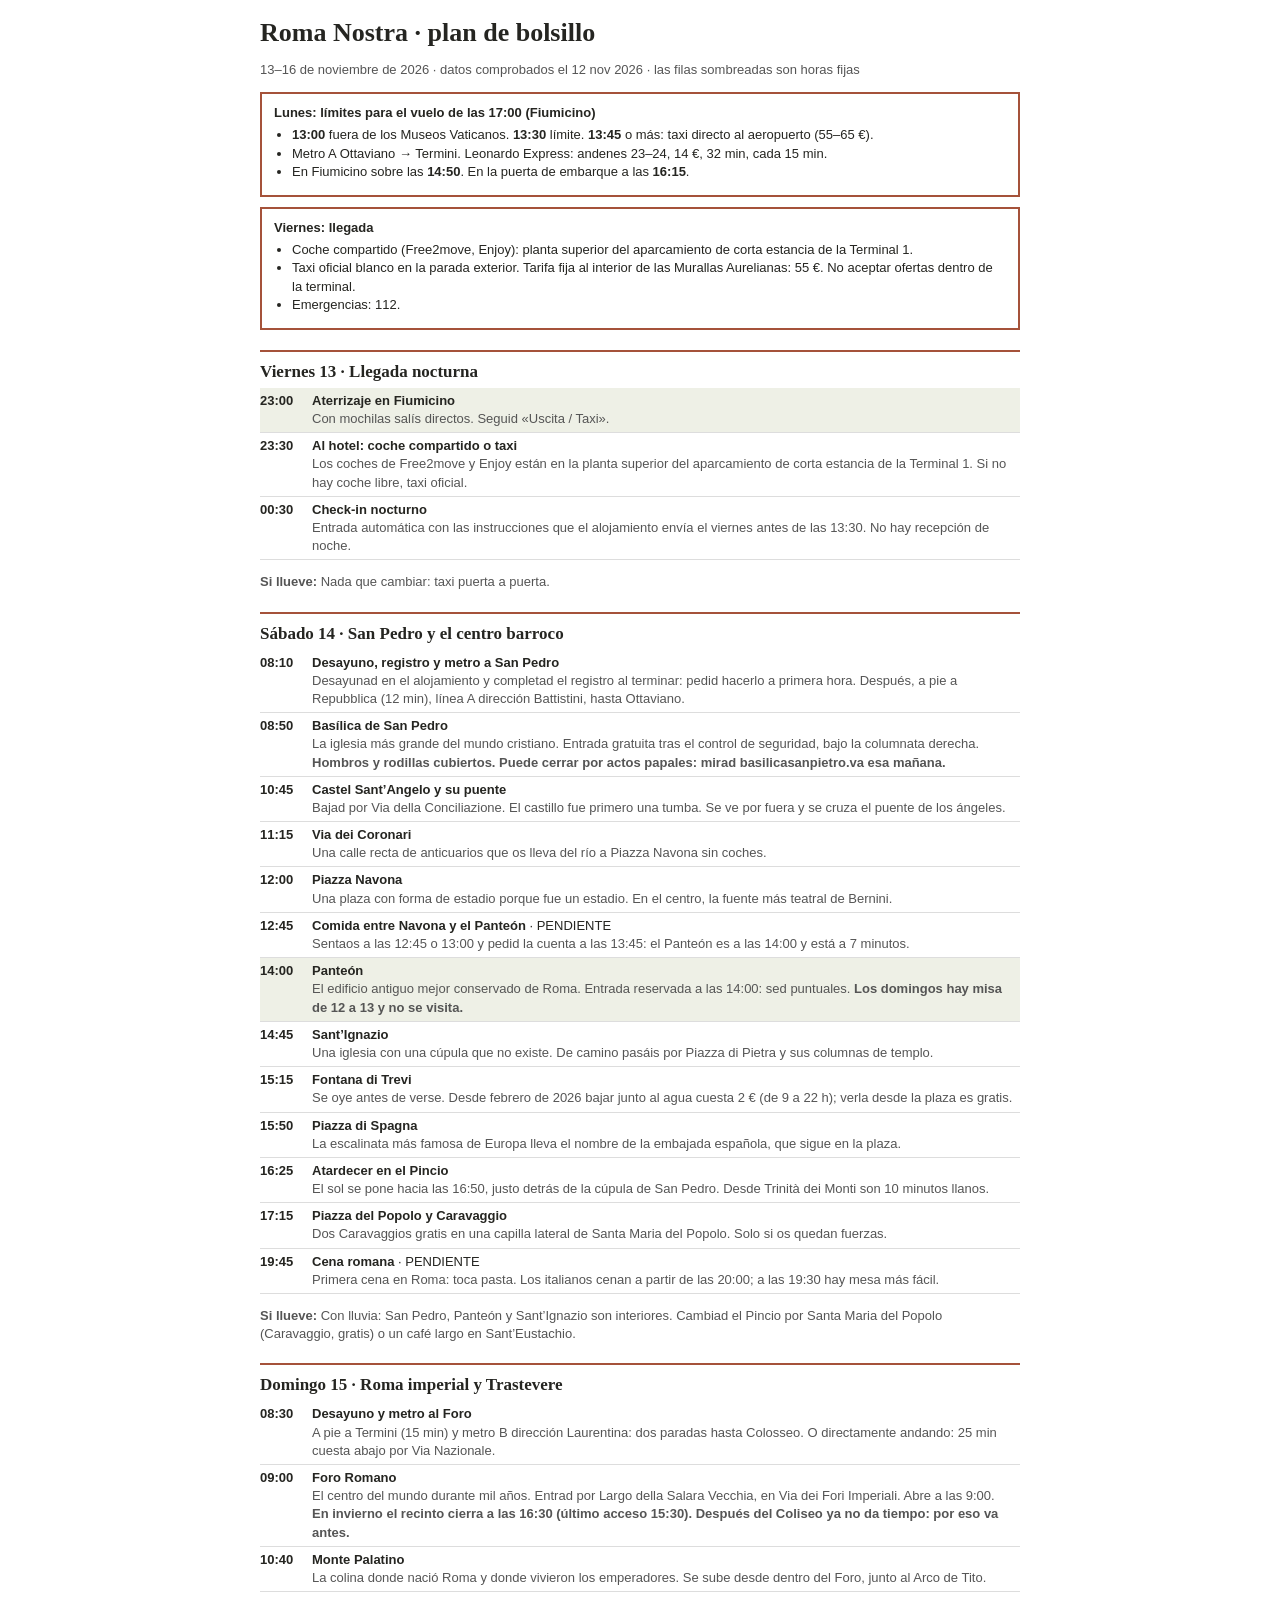
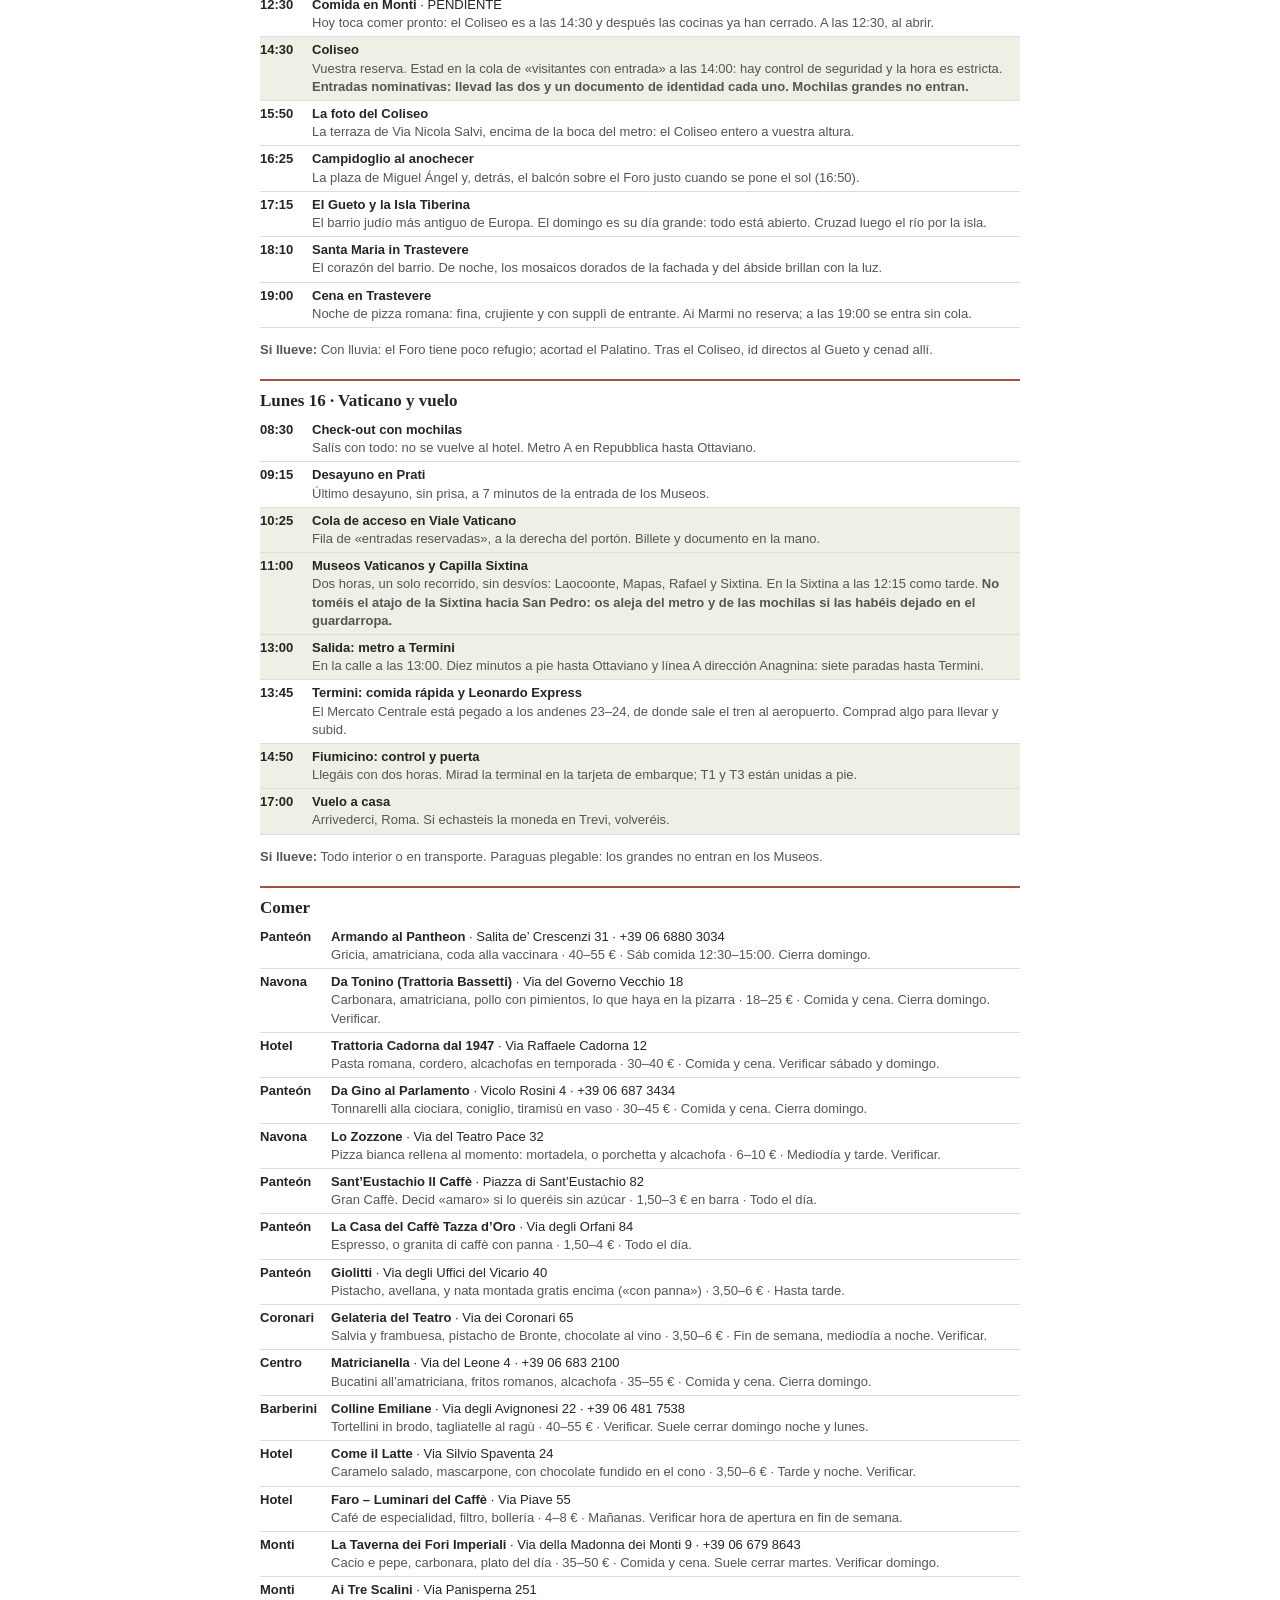
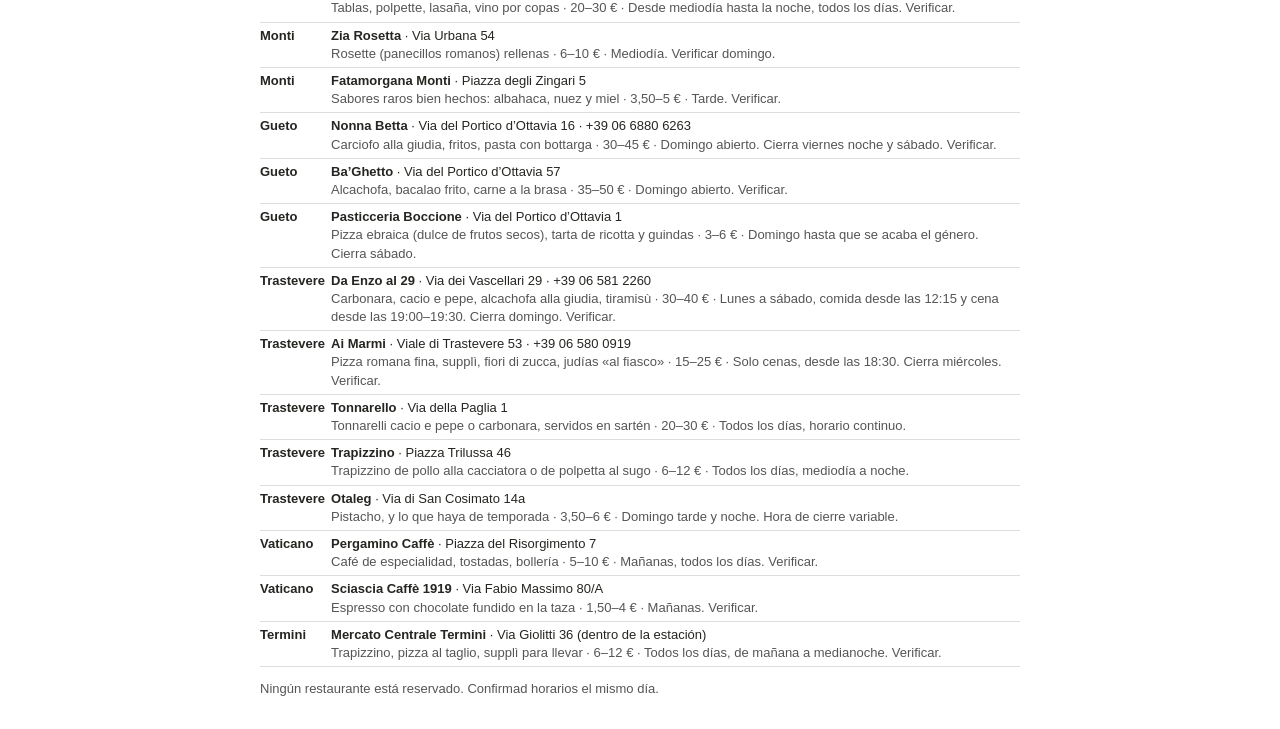
==== commit ab4f5066: "Fix Saturday around the booked 14:00 Pantheon slot Co-Authored-By: Claude Fable 5.2 <noreply@anthrop" ====
--- a/bolsillo.html
+++ b/bolsillo.html
@@ -2,4 +2,4 @@
 <style>body{font:13px/1.4 -apple-system,"Segoe UI",Helvetica,Arial,sans-serif;color:#252521;background:#fff;max-width:760px;margin:0 auto;padding:18px}h1{font:600 26px Georgia,serif;margin:0 0 2px}h2{font:600 17px Georgia,serif;margin:20px 0 6px;padding-top:10px;border-top:2px solid #A5523A;break-after:avoid}table{width:100%;border-collapse:collapse}td{padding:4px 6px 4px 0;vertical-align:top;border-bottom:1px solid #ddd}td:first-child{white-space:nowrap;font-weight:700;font-variant-numeric:tabular-nums;width:46px}.f td{background:#eef0e6}.s{color:#555}.box{border:2px solid #A5523A;padding:10px 12px;margin:10px 0;break-inside:avoid}ul{margin:4px 0;padding-left:18px}@media print{body{padding:0}h2{break-before:auto}}</style></head><body>
 <h1>Roma Nostra · plan de bolsillo</h1><p class="s">13–16 de noviembre de 2026 · datos comprobados el 12 nov 2026 · las filas sombreadas son horas fijas</p>
 <div class="box"><b>Lunes: límites para el vuelo de las 17:00 (Fiumicino)</b><ul><li><b>13:00</b> fuera de los Museos Vaticanos. <b>13:30</b> límite. <b>13:45</b> o más: taxi directo al aeropuerto (55–65 €).</li><li>Metro A Ottaviano → Termini. Leonardo Express: andenes 23–24, 14 €, 32 min, cada 15 min.</li><li>En Fiumicino sobre las <b>14:50</b>. En la puerta de embarque a las <b>16:15</b>.</li></ul></div>
-<div class="box"><b>Viernes: llegada</b><ul><li>Coche compartido (Free2move, Enjoy): planta superior del aparcamiento de corta estancia de la Terminal 1.</li><li>Taxi oficial blanco en la parada exterior. Tarifa fija al interior de las Murallas Aurelianas: 55 €. No aceptar ofertas dentro de la terminal.</li><li>Emergencias: 112.</li></ul></div><h2>Viernes 13 · Llegada nocturna</h2><table><tr class="f"><td>23:00</td><td><b>Aterrizaje en Fiumicino</b><br><span class="s">Con mochilas salís directos. Seguid «Uscita / Taxi».</span></td></tr><tr><td>23:30</td><td><b>Al hotel: coche compartido o taxi</b><br><span class="s">Los coches de Free2move y Enjoy están en la planta superior del aparcamiento de corta estancia de la Terminal 1. Si no hay coche libre, taxi oficial.</span></td></tr><tr><td>00:30</td><td><b>Check-in nocturno</b><br><span class="s">Entrada automática con las instrucciones que el alojamiento envía el viernes antes de las 13:30. No hay recepción de noche.</span></td></tr></table><p class="s"><b>Si llueve:</b> Nada que cambiar: taxi puerta a puerta.</p><h2>Sábado 14 · San Pedro y el centro barroco</h2><table><tr><td>08:10</td><td><b>Desayuno, registro y metro a San Pedro</b><br><span class="s">Desayunad en el alojamiento y completad el registro al terminar: pedid hacerlo a primera hora. Después, a pie a Repubblica (12 min), línea A dirección Battistini, hasta Ottaviano.</span></td></tr><tr><td>08:50</td><td><b>Basílica de San Pedro</b><br><span class="s">La iglesia más grande del mundo cristiano. Entrada gratuita tras el control de seguridad, bajo la columnata derecha. <b>Hombros y rodillas cubiertos. Puede cerrar por actos papales: mirad basilicasanpietro.va esa mañana.</b></span></td></tr><tr><td>10:45</td><td><b>Castel Sant’Angelo y su puente</b><br><span class="s">Bajad por Via della Conciliazione. El castillo fue primero una tumba. Se ve por fuera y se cruza el puente de los ángeles.</span></td></tr><tr><td>11:15</td><td><b>Via dei Coronari</b><br><span class="s">Una calle recta de anticuarios que os lleva del río a Piazza Navona sin coches.</span></td></tr><tr><td>11:50</td><td><b>Piazza Navona</b><br><span class="s">Una plaza con forma de estadio porque fue un estadio. En el centro, la fuente más teatral de Bernini.</span></td></tr><tr><td>12:30</td><td><b>Panteón</b> · PENDIENTE<br><span class="s">El edificio antiguo mejor conservado de Roma. Comprad la entrada en línea para saltaros la cola de taquilla. <b>Los domingos hay misa de 12 a 13 y no se visita.</b></span></td></tr><tr><td>13:30</td><td><b>Comida junto al Panteón</b> · PENDIENTE<br><span class="s">A las 13:30 es hora punta: id con reserva. Las cocinas cierran hacia las 15:00.</span></td></tr><tr><td>15:00</td><td><b>Sant’Ignazio</b><br><span class="s">Una iglesia con una cúpula que no existe. De camino pasáis por Piazza di Pietra y sus columnas de templo.</span></td></tr><tr><td>15:25</td><td><b>Fontana di Trevi</b><br><span class="s">Se oye antes de verse. Desde febrero de 2026 bajar junto al agua cuesta 2 € (de 9 a 22 h); verla desde la plaza es gratis.</span></td></tr><tr><td>15:55</td><td><b>Piazza di Spagna</b><br><span class="s">La escalinata más famosa de Europa lleva el nombre de la embajada española, que sigue en la plaza.</span></td></tr><tr><td>16:25</td><td><b>Atardecer en el Pincio</b><br><span class="s">El sol se pone hacia las 16:50, justo detrás de la cúpula de San Pedro. Desde Trinità dei Monti son 10 minutos llanos.</span></td></tr><tr><td>17:15</td><td><b>Piazza del Popolo y Caravaggio</b><br><span class="s">Dos Caravaggios gratis en una capilla lateral de Santa Maria del Popolo. Solo si os quedan fuerzas.</span></td></tr><tr><td>19:45</td><td><b>Cena romana</b> · PENDIENTE<br><span class="s">Primera cena en Roma: toca pasta. Los italianos cenan a partir de las 20:00; a las 19:30 hay mesa más fácil.</span></td></tr></table><p class="s"><b>Si llueve:</b> Con lluvia: San Pedro, Panteón y Sant’Ignazio son interiores. Cambiad el Pincio por Santa Maria del Popolo (Caravaggio, gratis) o un café largo en Sant’Eustachio.</p><h2>Domingo 15 · Roma imperial y Trastevere</h2><table><tr><td>08:30</td><td><b>Desayuno y metro al Foro</b><br><span class="s">A pie a Termini (15 min) y metro B dirección Laurentina: dos paradas hasta Colosseo. O directamente andando: 25 min cuesta abajo por Via Nazionale.</span></td></tr><tr><td>09:00</td><td><b>Foro Romano</b><br><span class="s">El centro del mundo durante mil años. Entrad por Largo della Salara Vecchia, en Via dei Fori Imperiali. Abre a las 9:00. <b>En invierno el recinto cierra a las 16:30 (último acceso 15:30). Después del Coliseo ya no da tiempo: por eso va antes.</b></span></td></tr><tr><td>10:40</td><td><b>Monte Palatino</b><br><span class="s">La colina donde nació Roma y donde vivieron los emperadores. Se sube desde dentro del Foro, junto al Arco de Tito.</span></td></tr><tr><td>12:30</td><td><b>Comida en Monti</b> · PENDIENTE<br><span class="s">Hoy toca comer pronto: el Coliseo es a las 14:30 y después las cocinas ya han cerrado. A las 12:30, al abrir.</span></td></tr><tr class="f"><td>14:30</td><td><b>Coliseo</b><br><span class="s">Vuestra reserva. Estad en la cola de «visitantes con entrada» a las 14:00: hay control de seguridad y la hora es estricta. <b>Entradas nominativas: llevad las dos y un documento de identidad cada uno. Mochilas grandes no entran.</b></span></td></tr><tr><td>15:50</td><td><b>La foto del Coliseo</b><br><span class="s">La terraza de Via Nicola Salvi, encima de la boca del metro: el Coliseo entero a vuestra altura.</span></td></tr><tr><td>16:25</td><td><b>Campidoglio al anochecer</b><br><span class="s">La plaza de Miguel Ángel y, detrás, el balcón sobre el Foro justo cuando se pone el sol (16:50).</span></td></tr><tr><td>17:15</td><td><b>El Gueto y la Isla Tiberina</b><br><span class="s">El barrio judío más antiguo de Europa. El domingo es su día grande: todo está abierto. Cruzad luego el río por la isla.</span></td></tr><tr><td>18:10</td><td><b>Santa Maria in Trastevere</b><br><span class="s">El corazón del barrio. De noche, los mosaicos dorados de la fachada y del ábside brillan con la luz.</span></td></tr><tr><td>19:00</td><td><b>Cena en Trastevere</b><br><span class="s">Noche de pizza romana: fina, crujiente y con supplì de entrante. Ai Marmi no reserva; a las 19:00 se entra sin cola.</span></td></tr></table><p class="s"><b>Si llueve:</b> Con lluvia: el Foro tiene poco refugio; acortad el Palatino. Tras el Coliseo, id directos al Gueto y cenad allí.</p><h2>Lunes 16 · Vaticano y vuelo</h2><table><tr><td>08:30</td><td><b>Check-out con mochilas</b><br><span class="s">Salís con todo: no se vuelve al hotel. Metro A en Repubblica hasta Ottaviano.</span></td></tr><tr><td>09:15</td><td><b>Desayuno en Prati</b><br><span class="s">Último desayuno, sin prisa, a 7 minutos de la entrada de los Museos.</span></td></tr><tr class="f"><td>10:25</td><td><b>Cola de acceso en Viale Vaticano</b><br><span class="s">Fila de «entradas reservadas», a la derecha del portón. Billete y documento en la mano.</span></td></tr><tr class="f"><td>11:00</td><td><b>Museos Vaticanos y Capilla Sixtina</b><br><span class="s">Dos horas, un solo recorrido, sin desvíos: Laocoonte, Mapas, Rafael y Sixtina. En la Sixtina a las 12:15 como tarde. <b>No toméis el atajo de la Sixtina hacia San Pedro: os aleja del metro y de las mochilas si las habéis dejado en el guardarropa.</b></span></td></tr><tr class="f"><td>13:00</td><td><b>Salida: metro a Termini</b><br><span class="s">En la calle a las 13:00. Diez minutos a pie hasta Ottaviano y línea A dirección Anagnina: siete paradas hasta Termini.</span></td></tr><tr><td>13:45</td><td><b>Termini: comida rápida y Leonardo Express</b><br><span class="s">El Mercato Centrale está pegado a los andenes 23–24, de donde sale el tren al aeropuerto. Comprad algo para llevar y subid.</span></td></tr><tr class="f"><td>14:50</td><td><b>Fiumicino: control y puerta</b><br><span class="s">Llegáis con dos horas. Mirad la terminal en la tarjeta de embarque; T1 y T3 están unidas a pie.</span></td></tr><tr class="f"><td>17:00</td><td><b>Vuelo a casa</b><br><span class="s">Arrivederci, Roma. Si echasteis la moneda en Trevi, volveréis.</span></td></tr></table><p class="s"><b>Si llueve:</b> Todo interior o en transporte. Paraguas plegable: los grandes no entran en los Museos.</p><h2>Comer</h2><table><tr><td>Panteón</td><td><b>Armando al Pantheon</b> · Salita de’ Crescenzi 31 · +39 06 6880 3034<br><span class="s">Gricia, amatriciana, coda alla vaccinara · 40–55 € · Sáb comida 12:30–15:00. Cierra domingo.</span></td></tr><tr><td>Navona</td><td><b>Da Tonino (Trattoria Bassetti)</b> · Via del Governo Vecchio 18<br><span class="s">Carbonara, amatriciana, pollo con pimientos, lo que haya en la pizarra · 18–25 € · Comida y cena. Cierra domingo. Verificar.</span></td></tr><tr><td>Hotel</td><td><b>Trattoria Cadorna dal 1947</b> · Via Raffaele Cadorna 12<br><span class="s">Pasta romana, cordero, alcachofas en temporada · 30–40 € · Comida y cena. Verificar sábado y domingo.</span></td></tr><tr><td>Panteón</td><td><b>Da Gino al Parlamento</b> · Vicolo Rosini 4 · +39 06 687 3434<br><span class="s">Tonnarelli alla ciociara, coniglio, tiramisù en vaso · 30–45 € · Comida y cena. Cierra domingo.</span></td></tr><tr><td>Navona</td><td><b>Lo Zozzone</b> · Via del Teatro Pace 32<br><span class="s">Pizza bianca rellena al momento: mortadela, o porchetta y alcachofa · 6–10 € · Mediodía y tarde. Verificar.</span></td></tr><tr><td>Panteón</td><td><b>Sant’Eustachio Il Caffè</b> · Piazza di Sant’Eustachio 82<br><span class="s">Gran Caffè. Decid «amaro» si lo queréis sin azúcar · 1,50–3 € en barra · Todo el día.</span></td></tr><tr><td>Panteón</td><td><b>La Casa del Caffè Tazza d’Oro</b> · Via degli Orfani 84<br><span class="s">Espresso, o granita di caffè con panna · 1,50–4 € · Todo el día.</span></td></tr><tr><td>Panteón</td><td><b>Giolitti</b> · Via degli Uffici del Vicario 40<br><span class="s">Pistacho, avellana, y nata montada gratis encima («con panna») · 3,50–6 € · Hasta tarde.</span></td></tr><tr><td>Coronari</td><td><b>Gelateria del Teatro</b> · Via dei Coronari 65<br><span class="s">Salvia y frambuesa, pistacho de Bronte, chocolate al vino · 3,50–6 € · Fin de semana, mediodía a noche. Verificar.</span></td></tr><tr><td>Centro</td><td><b>Matricianella</b> · Via del Leone 4 · +39 06 683 2100<br><span class="s">Bucatini all’amatriciana, fritos romanos, alcachofa · 35–55 € · Comida y cena. Cierra domingo.</span></td></tr><tr><td>Barberini</td><td><b>Colline Emiliane</b> · Via degli Avignonesi 22 · +39 06 481 7538<br><span class="s">Tortellini in brodo, tagliatelle al ragù · 40–55 € · Verificar. Suele cerrar domingo noche y lunes.</span></td></tr><tr><td>Hotel</td><td><b>Come il Latte</b> · Via Silvio Spaventa 24<br><span class="s">Caramelo salado, mascarpone, con chocolate fundido en el cono · 3,50–6 € · Tarde y noche. Verificar.</span></td></tr><tr><td>Hotel</td><td><b>Faro – Luminari del Caffè</b> · Via Piave 55<br><span class="s">Café de especialidad, filtro, bollería · 4–8 € · Mañanas. Verificar hora de apertura en fin de semana.</span></td></tr><tr><td>Monti</td><td><b>La Taverna dei Fori Imperiali</b> · Via della Madonna dei Monti 9 · +39 06 679 8643<br><span class="s">Cacio e pepe, carbonara, plato del día · 35–50 € · Comida y cena. Suele cerrar martes. Verificar domingo.</span></td></tr><tr><td>Monti</td><td><b>Ai Tre Scalini</b> · Via Panisperna 251<br><span class="s">Tablas, polpette, lasaña, vino por copas · 20–30 € · Desde mediodía hasta la noche, todos los días. Verificar.</span></td></tr><tr><td>Monti</td><td><b>Zia Rosetta</b> · Via Urbana 54<br><span class="s">Rosette (panecillos romanos) rellenas · 6–10 € · Mediodía. Verificar domingo.</span></td></tr><tr><td>Monti</td><td><b>Fatamorgana Monti</b> · Piazza degli Zingari 5<br><span class="s">Sabores raros bien hechos: albahaca, nuez y miel · 3,50–5 € · Tarde. Verificar.</span></td></tr><tr><td>Gueto</td><td><b>Nonna Betta</b> · Via del Portico d’Ottavia 16 · +39 06 6880 6263<br><span class="s">Carciofo alla giudia, fritos, pasta con bottarga · 30–45 € · Domingo abierto. Cierra viernes noche y sábado. Verificar.</span></td></tr><tr><td>Gueto</td><td><b>Ba’Ghetto</b> · Via del Portico d’Ottavia 57<br><span class="s">Alcachofa, bacalao frito, carne a la brasa · 35–50 € · Domingo abierto. Verificar.</span></td></tr><tr><td>Gueto</td><td><b>Pasticceria Boccione</b> · Via del Portico d’Ottavia 1<br><span class="s">Pizza ebraica (dulce de frutos secos), tarta de ricotta y guindas · 3–6 € · Domingo hasta que se acaba el género. Cierra sábado.</span></td></tr><tr><td>Trastevere</td><td><b>Da Enzo al 29</b> · Via dei Vascellari 29 · +39 06 581 2260<br><span class="s">Carbonara, cacio e pepe, alcachofa alla giudia, tiramisù · 30–40 € · Lunes a sábado, comida desde las 12:15 y cena desde las 19:00–19:30. Cierra domingo. Verificar.</span></td></tr><tr><td>Trastevere</td><td><b>Ai Marmi</b> · Viale di Trastevere 53 · +39 06 580 0919<br><span class="s">Pizza romana fina, supplì, fiori di zucca, judías «al fiasco» · 15–25 € · Solo cenas, desde las 18:30. Cierra miércoles. Verificar.</span></td></tr><tr><td>Trastevere</td><td><b>Tonnarello</b> · Via della Paglia 1<br><span class="s">Tonnarelli cacio e pepe o carbonara, servidos en sartén · 20–30 € · Todos los días, horario continuo.</span></td></tr><tr><td>Trastevere</td><td><b>Trapizzino</b> · Piazza Trilussa 46<br><span class="s">Trapizzino de pollo alla cacciatora o de polpetta al sugo · 6–12 € · Todos los días, mediodía a noche.</span></td></tr><tr><td>Trastevere</td><td><b>Otaleg</b> · Via di San Cosimato 14a<br><span class="s">Pistacho, y lo que haya de temporada · 3,50–6 € · Domingo tarde y noche. Hora de cierre variable.</span></td></tr><tr><td>Vaticano</td><td><b>Pergamino Caffè</b> · Piazza del Risorgimento 7<br><span class="s">Café de especialidad, tostadas, bollería · 5–10 € · Mañanas, todos los días. Verificar.</span></td></tr><tr><td>Vaticano</td><td><b>Sciascia Caffè 1919</b> · Via Fabio Massimo 80/A<br><span class="s">Espresso con chocolate fundido en la taza · 1,50–4 € · Mañanas. Verificar.</span></td></tr><tr><td>Termini</td><td><b>Mercato Centrale Termini</b> · Via Giolitti 36 (dentro de la estación)<br><span class="s">Trapizzino, pizza al taglio, supplì para llevar · 6–12 € · Todos los días, de mañana a medianoche. Verificar.</span></td></tr></table><p class="s">Ningún restaurante está reservado. Confirmad horarios el mismo día.</p></body></html>+<div class="box"><b>Viernes: llegada</b><ul><li>Coche compartido (Free2move, Enjoy): planta superior del aparcamiento de corta estancia de la Terminal 1.</li><li>Taxi oficial blanco en la parada exterior. Tarifa fija al interior de las Murallas Aurelianas: 55 €. No aceptar ofertas dentro de la terminal.</li><li>Emergencias: 112.</li></ul></div><h2>Viernes 13 · Llegada nocturna</h2><table><tr class="f"><td>23:00</td><td><b>Aterrizaje en Fiumicino</b><br><span class="s">Con mochilas salís directos. Seguid «Uscita / Taxi».</span></td></tr><tr><td>23:30</td><td><b>Al hotel: coche compartido o taxi</b><br><span class="s">Los coches de Free2move y Enjoy están en la planta superior del aparcamiento de corta estancia de la Terminal 1. Si no hay coche libre, taxi oficial.</span></td></tr><tr><td>00:30</td><td><b>Check-in nocturno</b><br><span class="s">Entrada automática con las instrucciones que el alojamiento envía el viernes antes de las 13:30. No hay recepción de noche.</span></td></tr></table><p class="s"><b>Si llueve:</b> Nada que cambiar: taxi puerta a puerta.</p><h2>Sábado 14 · San Pedro y el centro barroco</h2><table><tr><td>08:10</td><td><b>Desayuno, registro y metro a San Pedro</b><br><span class="s">Desayunad en el alojamiento y completad el registro al terminar: pedid hacerlo a primera hora. Después, a pie a Repubblica (12 min), línea A dirección Battistini, hasta Ottaviano.</span></td></tr><tr><td>08:50</td><td><b>Basílica de San Pedro</b><br><span class="s">La iglesia más grande del mundo cristiano. Entrada gratuita tras el control de seguridad, bajo la columnata derecha. <b>Hombros y rodillas cubiertos. Puede cerrar por actos papales: mirad basilicasanpietro.va esa mañana.</b></span></td></tr><tr><td>10:45</td><td><b>Castel Sant’Angelo y su puente</b><br><span class="s">Bajad por Via della Conciliazione. El castillo fue primero una tumba. Se ve por fuera y se cruza el puente de los ángeles.</span></td></tr><tr><td>11:15</td><td><b>Via dei Coronari</b><br><span class="s">Una calle recta de anticuarios que os lleva del río a Piazza Navona sin coches.</span></td></tr><tr><td>12:00</td><td><b>Piazza Navona</b><br><span class="s">Una plaza con forma de estadio porque fue un estadio. En el centro, la fuente más teatral de Bernini.</span></td></tr><tr><td>12:45</td><td><b>Comida entre Navona y el Panteón</b> · PENDIENTE<br><span class="s">Sentaos a las 12:45 o 13:00 y pedid la cuenta a las 13:45: el Panteón es a las 14:00 y está a 7 minutos.</span></td></tr><tr class="f"><td>14:00</td><td><b>Panteón</b><br><span class="s">El edificio antiguo mejor conservado de Roma. Entrada reservada a las 14:00: sed puntuales. <b>Los domingos hay misa de 12 a 13 y no se visita.</b></span></td></tr><tr><td>14:45</td><td><b>Sant’Ignazio</b><br><span class="s">Una iglesia con una cúpula que no existe. De camino pasáis por Piazza di Pietra y sus columnas de templo.</span></td></tr><tr><td>15:15</td><td><b>Fontana di Trevi</b><br><span class="s">Se oye antes de verse. Desde febrero de 2026 bajar junto al agua cuesta 2 € (de 9 a 22 h); verla desde la plaza es gratis.</span></td></tr><tr><td>15:50</td><td><b>Piazza di Spagna</b><br><span class="s">La escalinata más famosa de Europa lleva el nombre de la embajada española, que sigue en la plaza.</span></td></tr><tr><td>16:25</td><td><b>Atardecer en el Pincio</b><br><span class="s">El sol se pone hacia las 16:50, justo detrás de la cúpula de San Pedro. Desde Trinità dei Monti son 10 minutos llanos.</span></td></tr><tr><td>17:15</td><td><b>Piazza del Popolo y Caravaggio</b><br><span class="s">Dos Caravaggios gratis en una capilla lateral de Santa Maria del Popolo. Solo si os quedan fuerzas.</span></td></tr><tr><td>19:45</td><td><b>Cena romana</b> · PENDIENTE<br><span class="s">Primera cena en Roma: toca pasta. Los italianos cenan a partir de las 20:00; a las 19:30 hay mesa más fácil.</span></td></tr></table><p class="s"><b>Si llueve:</b> Con lluvia: San Pedro, Panteón y Sant’Ignazio son interiores. Cambiad el Pincio por Santa Maria del Popolo (Caravaggio, gratis) o un café largo en Sant’Eustachio.</p><h2>Domingo 15 · Roma imperial y Trastevere</h2><table><tr><td>08:30</td><td><b>Desayuno y metro al Foro</b><br><span class="s">A pie a Termini (15 min) y metro B dirección Laurentina: dos paradas hasta Colosseo. O directamente andando: 25 min cuesta abajo por Via Nazionale.</span></td></tr><tr><td>09:00</td><td><b>Foro Romano</b><br><span class="s">El centro del mundo durante mil años. Entrad por Largo della Salara Vecchia, en Via dei Fori Imperiali. Abre a las 9:00. <b>En invierno el recinto cierra a las 16:30 (último acceso 15:30). Después del Coliseo ya no da tiempo: por eso va antes.</b></span></td></tr><tr><td>10:40</td><td><b>Monte Palatino</b><br><span class="s">La colina donde nació Roma y donde vivieron los emperadores. Se sube desde dentro del Foro, junto al Arco de Tito.</span></td></tr><tr><td>12:30</td><td><b>Comida en Monti</b> · PENDIENTE<br><span class="s">Hoy toca comer pronto: el Coliseo es a las 14:30 y después las cocinas ya han cerrado. A las 12:30, al abrir.</span></td></tr><tr class="f"><td>14:30</td><td><b>Coliseo</b><br><span class="s">Vuestra reserva. Estad en la cola de «visitantes con entrada» a las 14:00: hay control de seguridad y la hora es estricta. <b>Entradas nominativas: llevad las dos y un documento de identidad cada uno. Mochilas grandes no entran.</b></span></td></tr><tr><td>15:50</td><td><b>La foto del Coliseo</b><br><span class="s">La terraza de Via Nicola Salvi, encima de la boca del metro: el Coliseo entero a vuestra altura.</span></td></tr><tr><td>16:25</td><td><b>Campidoglio al anochecer</b><br><span class="s">La plaza de Miguel Ángel y, detrás, el balcón sobre el Foro justo cuando se pone el sol (16:50).</span></td></tr><tr><td>17:15</td><td><b>El Gueto y la Isla Tiberina</b><br><span class="s">El barrio judío más antiguo de Europa. El domingo es su día grande: todo está abierto. Cruzad luego el río por la isla.</span></td></tr><tr><td>18:10</td><td><b>Santa Maria in Trastevere</b><br><span class="s">El corazón del barrio. De noche, los mosaicos dorados de la fachada y del ábside brillan con la luz.</span></td></tr><tr><td>19:00</td><td><b>Cena en Trastevere</b><br><span class="s">Noche de pizza romana: fina, crujiente y con supplì de entrante. Ai Marmi no reserva; a las 19:00 se entra sin cola.</span></td></tr></table><p class="s"><b>Si llueve:</b> Con lluvia: el Foro tiene poco refugio; acortad el Palatino. Tras el Coliseo, id directos al Gueto y cenad allí.</p><h2>Lunes 16 · Vaticano y vuelo</h2><table><tr><td>08:30</td><td><b>Check-out con mochilas</b><br><span class="s">Salís con todo: no se vuelve al hotel. Metro A en Repubblica hasta Ottaviano.</span></td></tr><tr><td>09:15</td><td><b>Desayuno en Prati</b><br><span class="s">Último desayuno, sin prisa, a 7 minutos de la entrada de los Museos.</span></td></tr><tr class="f"><td>10:25</td><td><b>Cola de acceso en Viale Vaticano</b><br><span class="s">Fila de «entradas reservadas», a la derecha del portón. Billete y documento en la mano.</span></td></tr><tr class="f"><td>11:00</td><td><b>Museos Vaticanos y Capilla Sixtina</b><br><span class="s">Dos horas, un solo recorrido, sin desvíos: Laocoonte, Mapas, Rafael y Sixtina. En la Sixtina a las 12:15 como tarde. <b>No toméis el atajo de la Sixtina hacia San Pedro: os aleja del metro y de las mochilas si las habéis dejado en el guardarropa.</b></span></td></tr><tr class="f"><td>13:00</td><td><b>Salida: metro a Termini</b><br><span class="s">En la calle a las 13:00. Diez minutos a pie hasta Ottaviano y línea A dirección Anagnina: siete paradas hasta Termini.</span></td></tr><tr><td>13:45</td><td><b>Termini: comida rápida y Leonardo Express</b><br><span class="s">El Mercato Centrale está pegado a los andenes 23–24, de donde sale el tren al aeropuerto. Comprad algo para llevar y subid.</span></td></tr><tr class="f"><td>14:50</td><td><b>Fiumicino: control y puerta</b><br><span class="s">Llegáis con dos horas. Mirad la terminal en la tarjeta de embarque; T1 y T3 están unidas a pie.</span></td></tr><tr class="f"><td>17:00</td><td><b>Vuelo a casa</b><br><span class="s">Arrivederci, Roma. Si echasteis la moneda en Trevi, volveréis.</span></td></tr></table><p class="s"><b>Si llueve:</b> Todo interior o en transporte. Paraguas plegable: los grandes no entran en los Museos.</p><h2>Comer</h2><table><tr><td>Panteón</td><td><b>Armando al Pantheon</b> · Salita de’ Crescenzi 31 · +39 06 6880 3034<br><span class="s">Gricia, amatriciana, coda alla vaccinara · 40–55 € · Sáb comida 12:30–15:00. Cierra domingo.</span></td></tr><tr><td>Navona</td><td><b>Da Tonino (Trattoria Bassetti)</b> · Via del Governo Vecchio 18<br><span class="s">Carbonara, amatriciana, pollo con pimientos, lo que haya en la pizarra · 18–25 € · Comida y cena. Cierra domingo. Verificar.</span></td></tr><tr><td>Hotel</td><td><b>Trattoria Cadorna dal 1947</b> · Via Raffaele Cadorna 12<br><span class="s">Pasta romana, cordero, alcachofas en temporada · 30–40 € · Comida y cena. Verificar sábado y domingo.</span></td></tr><tr><td>Panteón</td><td><b>Da Gino al Parlamento</b> · Vicolo Rosini 4 · +39 06 687 3434<br><span class="s">Tonnarelli alla ciociara, coniglio, tiramisù en vaso · 30–45 € · Comida y cena. Cierra domingo.</span></td></tr><tr><td>Navona</td><td><b>Lo Zozzone</b> · Via del Teatro Pace 32<br><span class="s">Pizza bianca rellena al momento: mortadela, o porchetta y alcachofa · 6–10 € · Mediodía y tarde. Verificar.</span></td></tr><tr><td>Panteón</td><td><b>Sant’Eustachio Il Caffè</b> · Piazza di Sant’Eustachio 82<br><span class="s">Gran Caffè. Decid «amaro» si lo queréis sin azúcar · 1,50–3 € en barra · Todo el día.</span></td></tr><tr><td>Panteón</td><td><b>La Casa del Caffè Tazza d’Oro</b> · Via degli Orfani 84<br><span class="s">Espresso, o granita di caffè con panna · 1,50–4 € · Todo el día.</span></td></tr><tr><td>Panteón</td><td><b>Giolitti</b> · Via degli Uffici del Vicario 40<br><span class="s">Pistacho, avellana, y nata montada gratis encima («con panna») · 3,50–6 € · Hasta tarde.</span></td></tr><tr><td>Coronari</td><td><b>Gelateria del Teatro</b> · Via dei Coronari 65<br><span class="s">Salvia y frambuesa, pistacho de Bronte, chocolate al vino · 3,50–6 € · Fin de semana, mediodía a noche. Verificar.</span></td></tr><tr><td>Centro</td><td><b>Matricianella</b> · Via del Leone 4 · +39 06 683 2100<br><span class="s">Bucatini all’amatriciana, fritos romanos, alcachofa · 35–55 € · Comida y cena. Cierra domingo.</span></td></tr><tr><td>Barberini</td><td><b>Colline Emiliane</b> · Via degli Avignonesi 22 · +39 06 481 7538<br><span class="s">Tortellini in brodo, tagliatelle al ragù · 40–55 € · Verificar. Suele cerrar domingo noche y lunes.</span></td></tr><tr><td>Hotel</td><td><b>Come il Latte</b> · Via Silvio Spaventa 24<br><span class="s">Caramelo salado, mascarpone, con chocolate fundido en el cono · 3,50–6 € · Tarde y noche. Verificar.</span></td></tr><tr><td>Hotel</td><td><b>Faro – Luminari del Caffè</b> · Via Piave 55<br><span class="s">Café de especialidad, filtro, bollería · 4–8 € · Mañanas. Verificar hora de apertura en fin de semana.</span></td></tr><tr><td>Monti</td><td><b>La Taverna dei Fori Imperiali</b> · Via della Madonna dei Monti 9 · +39 06 679 8643<br><span class="s">Cacio e pepe, carbonara, plato del día · 35–50 € · Comida y cena. Suele cerrar martes. Verificar domingo.</span></td></tr><tr><td>Monti</td><td><b>Ai Tre Scalini</b> · Via Panisperna 251<br><span class="s">Tablas, polpette, lasaña, vino por copas · 20–30 € · Desde mediodía hasta la noche, todos los días. Verificar.</span></td></tr><tr><td>Monti</td><td><b>Zia Rosetta</b> · Via Urbana 54<br><span class="s">Rosette (panecillos romanos) rellenas · 6–10 € · Mediodía. Verificar domingo.</span></td></tr><tr><td>Monti</td><td><b>Fatamorgana Monti</b> · Piazza degli Zingari 5<br><span class="s">Sabores raros bien hechos: albahaca, nuez y miel · 3,50–5 € · Tarde. Verificar.</span></td></tr><tr><td>Gueto</td><td><b>Nonna Betta</b> · Via del Portico d’Ottavia 16 · +39 06 6880 6263<br><span class="s">Carciofo alla giudia, fritos, pasta con bottarga · 30–45 € · Domingo abierto. Cierra viernes noche y sábado. Verificar.</span></td></tr><tr><td>Gueto</td><td><b>Ba’Ghetto</b> · Via del Portico d’Ottavia 57<br><span class="s">Alcachofa, bacalao frito, carne a la brasa · 35–50 € · Domingo abierto. Verificar.</span></td></tr><tr><td>Gueto</td><td><b>Pasticceria Boccione</b> · Via del Portico d’Ottavia 1<br><span class="s">Pizza ebraica (dulce de frutos secos), tarta de ricotta y guindas · 3–6 € · Domingo hasta que se acaba el género. Cierra sábado.</span></td></tr><tr><td>Trastevere</td><td><b>Da Enzo al 29</b> · Via dei Vascellari 29 · +39 06 581 2260<br><span class="s">Carbonara, cacio e pepe, alcachofa alla giudia, tiramisù · 30–40 € · Lunes a sábado, comida desde las 12:15 y cena desde las 19:00–19:30. Cierra domingo. Verificar.</span></td></tr><tr><td>Trastevere</td><td><b>Ai Marmi</b> · Viale di Trastevere 53 · +39 06 580 0919<br><span class="s">Pizza romana fina, supplì, fiori di zucca, judías «al fiasco» · 15–25 € · Solo cenas, desde las 18:30. Cierra miércoles. Verificar.</span></td></tr><tr><td>Trastevere</td><td><b>Tonnarello</b> · Via della Paglia 1<br><span class="s">Tonnarelli cacio e pepe o carbonara, servidos en sartén · 20–30 € · Todos los días, horario continuo.</span></td></tr><tr><td>Trastevere</td><td><b>Trapizzino</b> · Piazza Trilussa 46<br><span class="s">Trapizzino de pollo alla cacciatora o de polpetta al sugo · 6–12 € · Todos los días, mediodía a noche.</span></td></tr><tr><td>Trastevere</td><td><b>Otaleg</b> · Via di San Cosimato 14a<br><span class="s">Pistacho, y lo que haya de temporada · 3,50–6 € · Domingo tarde y noche. Hora de cierre variable.</span></td></tr><tr><td>Vaticano</td><td><b>Pergamino Caffè</b> · Piazza del Risorgimento 7<br><span class="s">Café de especialidad, tostadas, bollería · 5–10 € · Mañanas, todos los días. Verificar.</span></td></tr><tr><td>Vaticano</td><td><b>Sciascia Caffè 1919</b> · Via Fabio Massimo 80/A<br><span class="s">Espresso con chocolate fundido en la taza · 1,50–4 € · Mañanas. Verificar.</span></td></tr><tr><td>Termini</td><td><b>Mercato Centrale Termini</b> · Via Giolitti 36 (dentro de la estación)<br><span class="s">Trapizzino, pizza al taglio, supplì para llevar · 6–12 € · Todos los días, de mañana a medianoche. Verificar.</span></td></tr></table><p class="s">Ningún restaurante está reservado. Confirmad horarios el mismo día.</p></body></html>
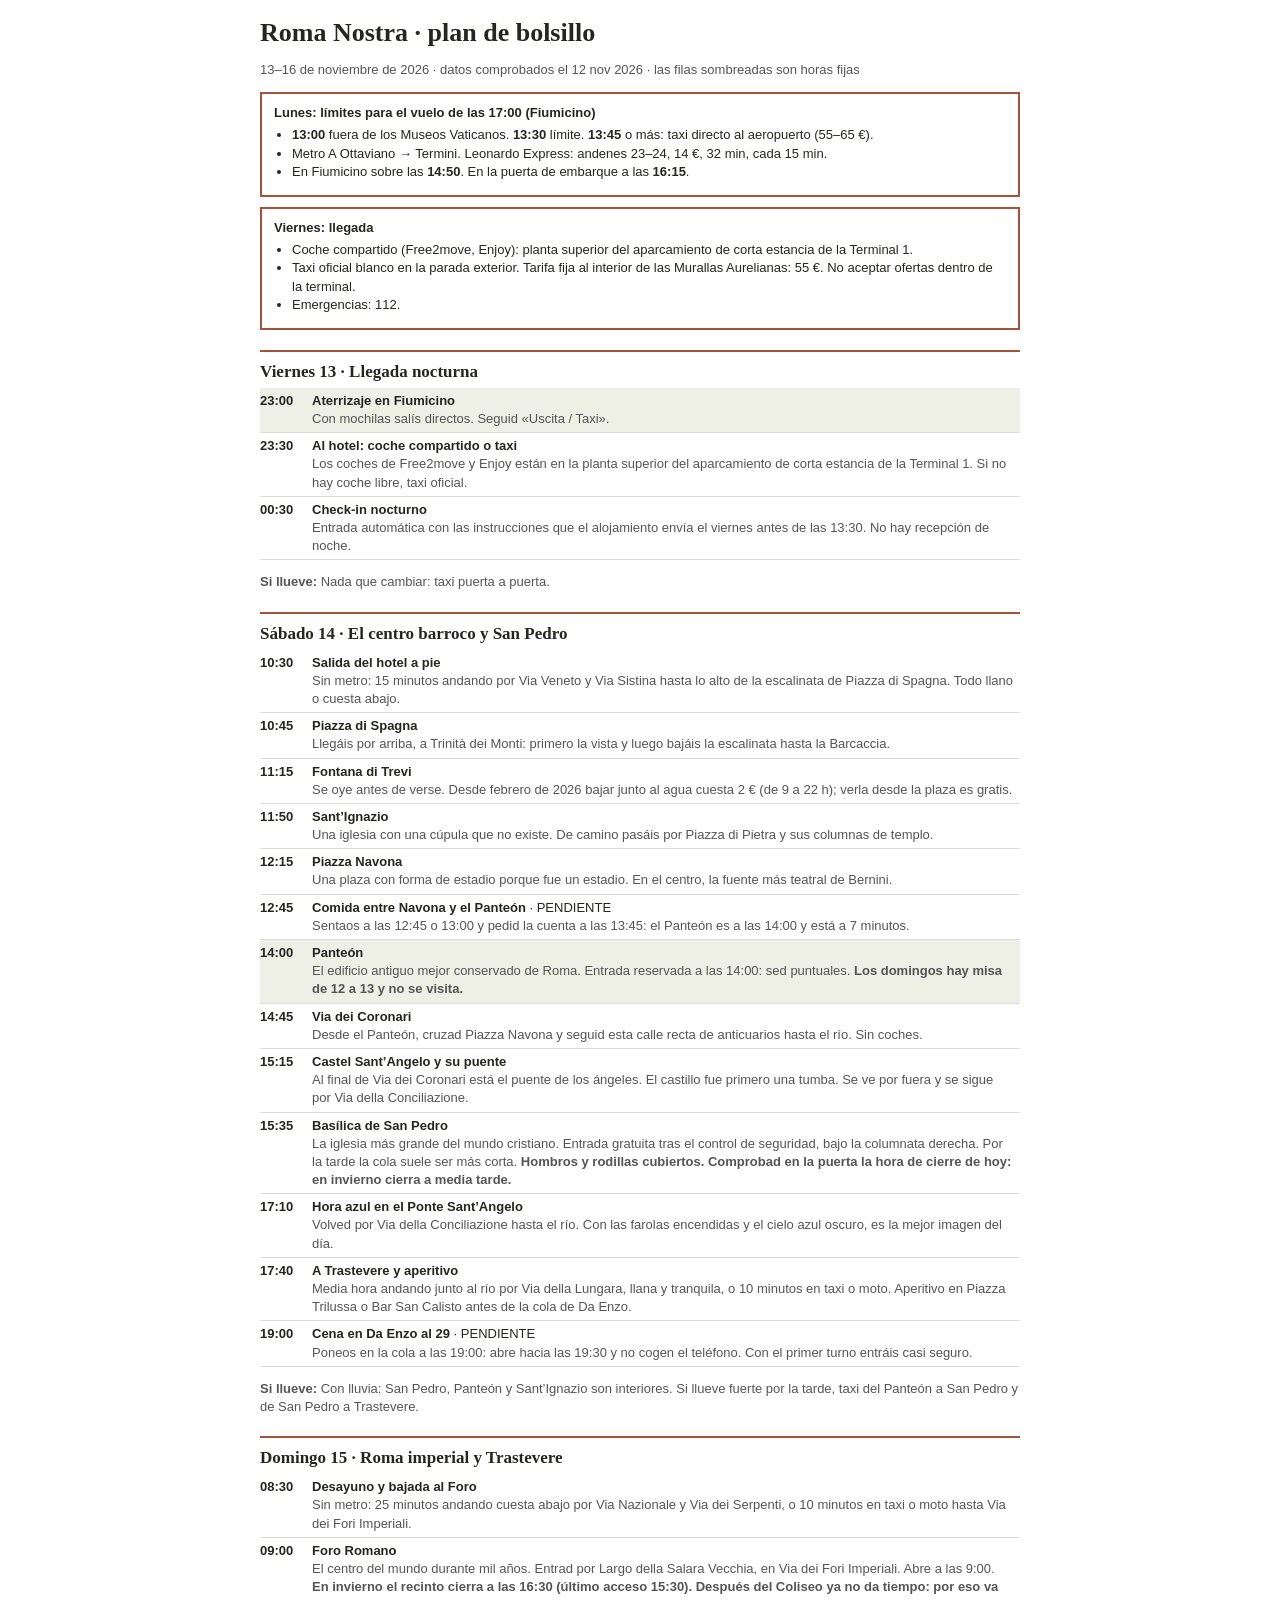
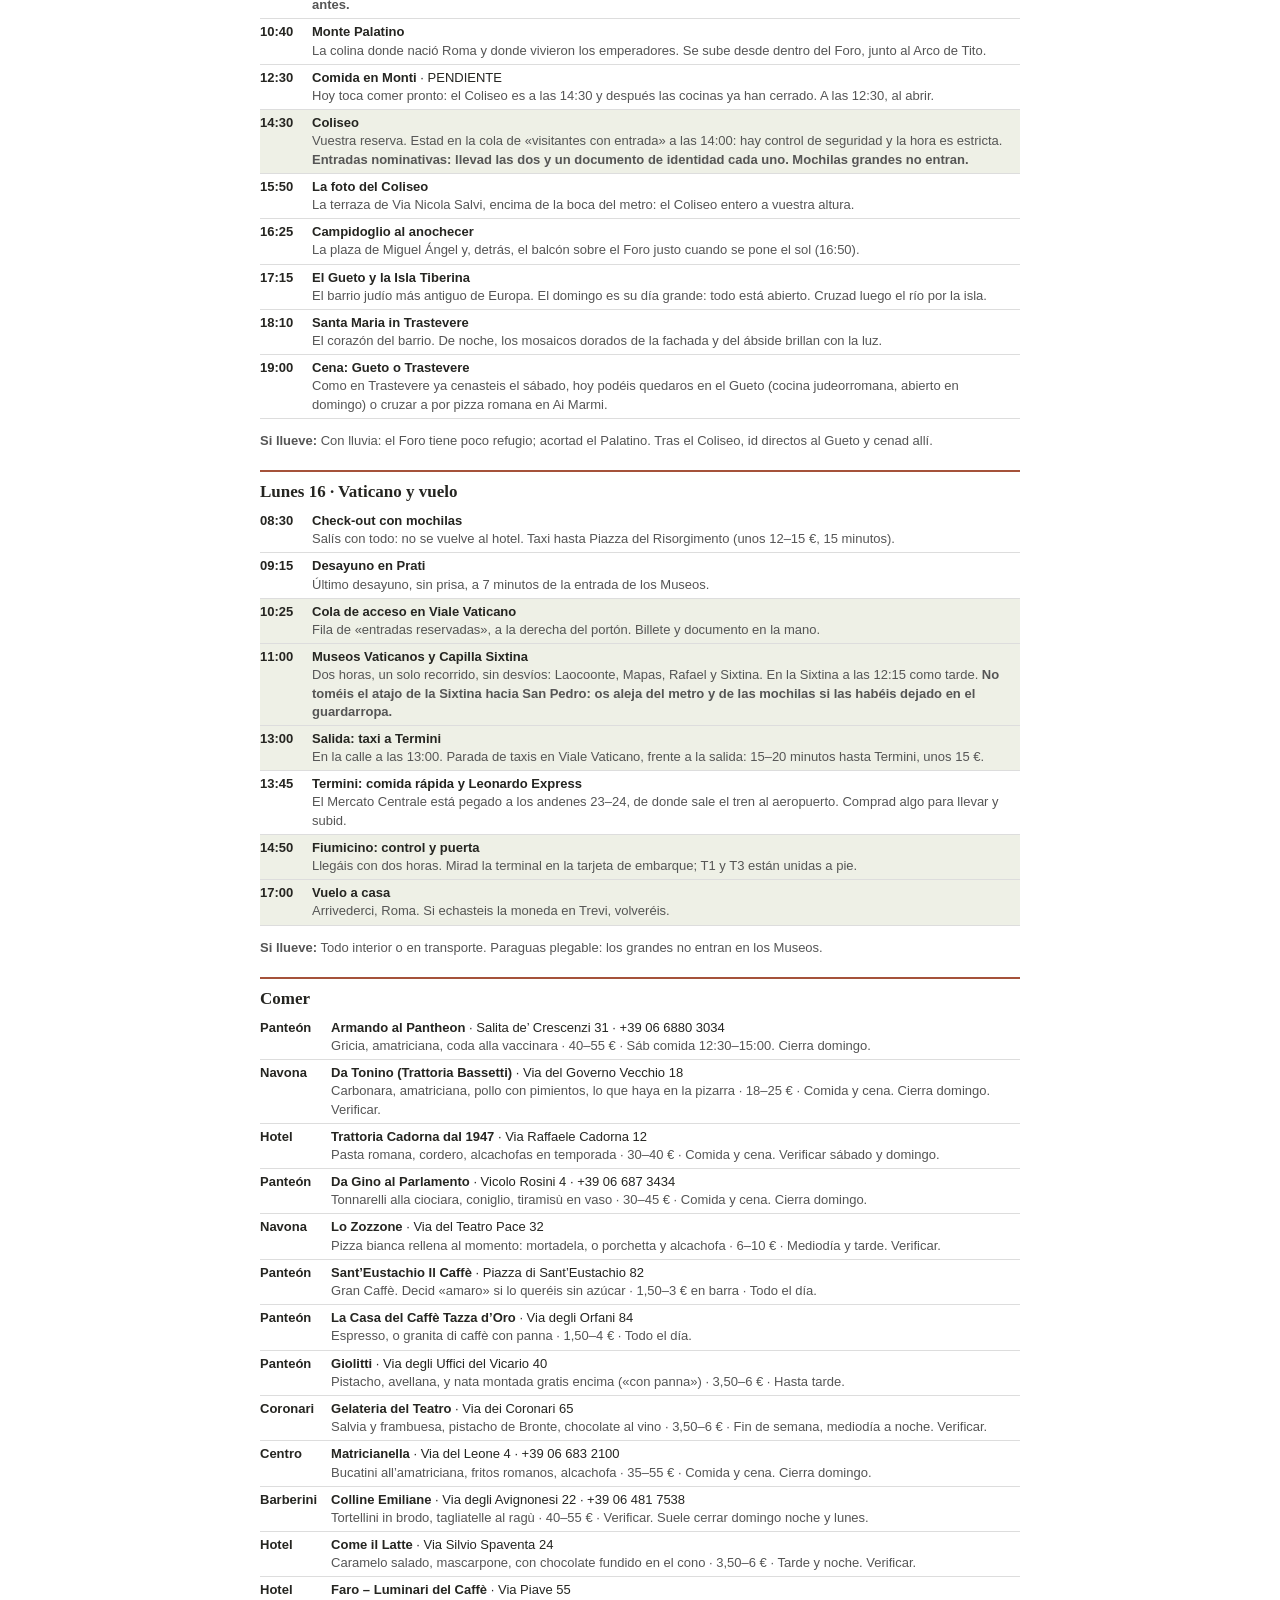
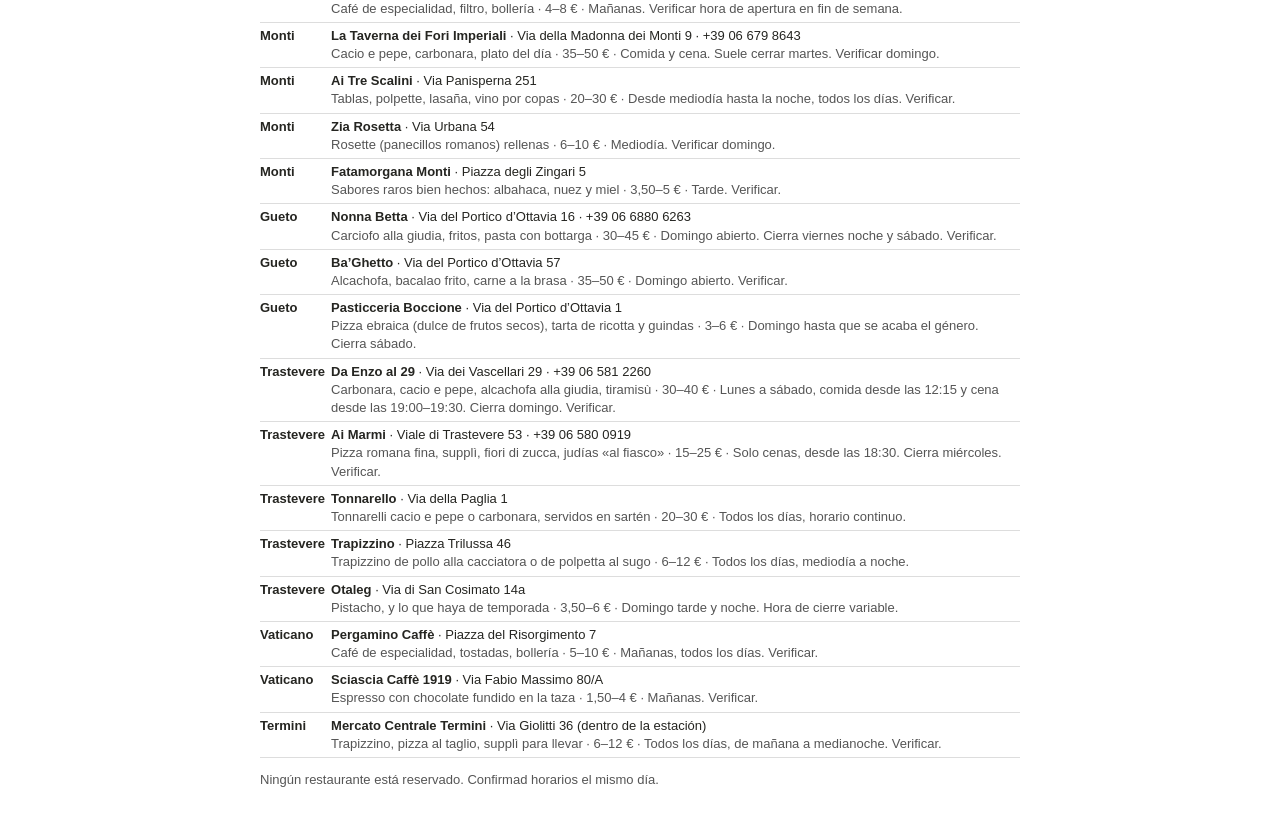
==== commit 0eb15a17: "Replan Saturday for a late start, no metro, dinner at Da Enzo Co-Authored-By: Claude Fable 5.2 <nore" ====
--- a/bolsillo.html
+++ b/bolsillo.html
@@ -2,4 +2,4 @@
 <style>body{font:13px/1.4 -apple-system,"Segoe UI",Helvetica,Arial,sans-serif;color:#252521;background:#fff;max-width:760px;margin:0 auto;padding:18px}h1{font:600 26px Georgia,serif;margin:0 0 2px}h2{font:600 17px Georgia,serif;margin:20px 0 6px;padding-top:10px;border-top:2px solid #A5523A;break-after:avoid}table{width:100%;border-collapse:collapse}td{padding:4px 6px 4px 0;vertical-align:top;border-bottom:1px solid #ddd}td:first-child{white-space:nowrap;font-weight:700;font-variant-numeric:tabular-nums;width:46px}.f td{background:#eef0e6}.s{color:#555}.box{border:2px solid #A5523A;padding:10px 12px;margin:10px 0;break-inside:avoid}ul{margin:4px 0;padding-left:18px}@media print{body{padding:0}h2{break-before:auto}}</style></head><body>
 <h1>Roma Nostra · plan de bolsillo</h1><p class="s">13–16 de noviembre de 2026 · datos comprobados el 12 nov 2026 · las filas sombreadas son horas fijas</p>
 <div class="box"><b>Lunes: límites para el vuelo de las 17:00 (Fiumicino)</b><ul><li><b>13:00</b> fuera de los Museos Vaticanos. <b>13:30</b> límite. <b>13:45</b> o más: taxi directo al aeropuerto (55–65 €).</li><li>Metro A Ottaviano → Termini. Leonardo Express: andenes 23–24, 14 €, 32 min, cada 15 min.</li><li>En Fiumicino sobre las <b>14:50</b>. En la puerta de embarque a las <b>16:15</b>.</li></ul></div>
-<div class="box"><b>Viernes: llegada</b><ul><li>Coche compartido (Free2move, Enjoy): planta superior del aparcamiento de corta estancia de la Terminal 1.</li><li>Taxi oficial blanco en la parada exterior. Tarifa fija al interior de las Murallas Aurelianas: 55 €. No aceptar ofertas dentro de la terminal.</li><li>Emergencias: 112.</li></ul></div><h2>Viernes 13 · Llegada nocturna</h2><table><tr class="f"><td>23:00</td><td><b>Aterrizaje en Fiumicino</b><br><span class="s">Con mochilas salís directos. Seguid «Uscita / Taxi».</span></td></tr><tr><td>23:30</td><td><b>Al hotel: coche compartido o taxi</b><br><span class="s">Los coches de Free2move y Enjoy están en la planta superior del aparcamiento de corta estancia de la Terminal 1. Si no hay coche libre, taxi oficial.</span></td></tr><tr><td>00:30</td><td><b>Check-in nocturno</b><br><span class="s">Entrada automática con las instrucciones que el alojamiento envía el viernes antes de las 13:30. No hay recepción de noche.</span></td></tr></table><p class="s"><b>Si llueve:</b> Nada que cambiar: taxi puerta a puerta.</p><h2>Sábado 14 · San Pedro y el centro barroco</h2><table><tr><td>08:10</td><td><b>Desayuno, registro y metro a San Pedro</b><br><span class="s">Desayunad en el alojamiento y completad el registro al terminar: pedid hacerlo a primera hora. Después, a pie a Repubblica (12 min), línea A dirección Battistini, hasta Ottaviano.</span></td></tr><tr><td>08:50</td><td><b>Basílica de San Pedro</b><br><span class="s">La iglesia más grande del mundo cristiano. Entrada gratuita tras el control de seguridad, bajo la columnata derecha. <b>Hombros y rodillas cubiertos. Puede cerrar por actos papales: mirad basilicasanpietro.va esa mañana.</b></span></td></tr><tr><td>10:45</td><td><b>Castel Sant’Angelo y su puente</b><br><span class="s">Bajad por Via della Conciliazione. El castillo fue primero una tumba. Se ve por fuera y se cruza el puente de los ángeles.</span></td></tr><tr><td>11:15</td><td><b>Via dei Coronari</b><br><span class="s">Una calle recta de anticuarios que os lleva del río a Piazza Navona sin coches.</span></td></tr><tr><td>12:00</td><td><b>Piazza Navona</b><br><span class="s">Una plaza con forma de estadio porque fue un estadio. En el centro, la fuente más teatral de Bernini.</span></td></tr><tr><td>12:45</td><td><b>Comida entre Navona y el Panteón</b> · PENDIENTE<br><span class="s">Sentaos a las 12:45 o 13:00 y pedid la cuenta a las 13:45: el Panteón es a las 14:00 y está a 7 minutos.</span></td></tr><tr class="f"><td>14:00</td><td><b>Panteón</b><br><span class="s">El edificio antiguo mejor conservado de Roma. Entrada reservada a las 14:00: sed puntuales. <b>Los domingos hay misa de 12 a 13 y no se visita.</b></span></td></tr><tr><td>14:45</td><td><b>Sant’Ignazio</b><br><span class="s">Una iglesia con una cúpula que no existe. De camino pasáis por Piazza di Pietra y sus columnas de templo.</span></td></tr><tr><td>15:15</td><td><b>Fontana di Trevi</b><br><span class="s">Se oye antes de verse. Desde febrero de 2026 bajar junto al agua cuesta 2 € (de 9 a 22 h); verla desde la plaza es gratis.</span></td></tr><tr><td>15:50</td><td><b>Piazza di Spagna</b><br><span class="s">La escalinata más famosa de Europa lleva el nombre de la embajada española, que sigue en la plaza.</span></td></tr><tr><td>16:25</td><td><b>Atardecer en el Pincio</b><br><span class="s">El sol se pone hacia las 16:50, justo detrás de la cúpula de San Pedro. Desde Trinità dei Monti son 10 minutos llanos.</span></td></tr><tr><td>17:15</td><td><b>Piazza del Popolo y Caravaggio</b><br><span class="s">Dos Caravaggios gratis en una capilla lateral de Santa Maria del Popolo. Solo si os quedan fuerzas.</span></td></tr><tr><td>19:45</td><td><b>Cena romana</b> · PENDIENTE<br><span class="s">Primera cena en Roma: toca pasta. Los italianos cenan a partir de las 20:00; a las 19:30 hay mesa más fácil.</span></td></tr></table><p class="s"><b>Si llueve:</b> Con lluvia: San Pedro, Panteón y Sant’Ignazio son interiores. Cambiad el Pincio por Santa Maria del Popolo (Caravaggio, gratis) o un café largo en Sant’Eustachio.</p><h2>Domingo 15 · Roma imperial y Trastevere</h2><table><tr><td>08:30</td><td><b>Desayuno y metro al Foro</b><br><span class="s">A pie a Termini (15 min) y metro B dirección Laurentina: dos paradas hasta Colosseo. O directamente andando: 25 min cuesta abajo por Via Nazionale.</span></td></tr><tr><td>09:00</td><td><b>Foro Romano</b><br><span class="s">El centro del mundo durante mil años. Entrad por Largo della Salara Vecchia, en Via dei Fori Imperiali. Abre a las 9:00. <b>En invierno el recinto cierra a las 16:30 (último acceso 15:30). Después del Coliseo ya no da tiempo: por eso va antes.</b></span></td></tr><tr><td>10:40</td><td><b>Monte Palatino</b><br><span class="s">La colina donde nació Roma y donde vivieron los emperadores. Se sube desde dentro del Foro, junto al Arco de Tito.</span></td></tr><tr><td>12:30</td><td><b>Comida en Monti</b> · PENDIENTE<br><span class="s">Hoy toca comer pronto: el Coliseo es a las 14:30 y después las cocinas ya han cerrado. A las 12:30, al abrir.</span></td></tr><tr class="f"><td>14:30</td><td><b>Coliseo</b><br><span class="s">Vuestra reserva. Estad en la cola de «visitantes con entrada» a las 14:00: hay control de seguridad y la hora es estricta. <b>Entradas nominativas: llevad las dos y un documento de identidad cada uno. Mochilas grandes no entran.</b></span></td></tr><tr><td>15:50</td><td><b>La foto del Coliseo</b><br><span class="s">La terraza de Via Nicola Salvi, encima de la boca del metro: el Coliseo entero a vuestra altura.</span></td></tr><tr><td>16:25</td><td><b>Campidoglio al anochecer</b><br><span class="s">La plaza de Miguel Ángel y, detrás, el balcón sobre el Foro justo cuando se pone el sol (16:50).</span></td></tr><tr><td>17:15</td><td><b>El Gueto y la Isla Tiberina</b><br><span class="s">El barrio judío más antiguo de Europa. El domingo es su día grande: todo está abierto. Cruzad luego el río por la isla.</span></td></tr><tr><td>18:10</td><td><b>Santa Maria in Trastevere</b><br><span class="s">El corazón del barrio. De noche, los mosaicos dorados de la fachada y del ábside brillan con la luz.</span></td></tr><tr><td>19:00</td><td><b>Cena en Trastevere</b><br><span class="s">Noche de pizza romana: fina, crujiente y con supplì de entrante. Ai Marmi no reserva; a las 19:00 se entra sin cola.</span></td></tr></table><p class="s"><b>Si llueve:</b> Con lluvia: el Foro tiene poco refugio; acortad el Palatino. Tras el Coliseo, id directos al Gueto y cenad allí.</p><h2>Lunes 16 · Vaticano y vuelo</h2><table><tr><td>08:30</td><td><b>Check-out con mochilas</b><br><span class="s">Salís con todo: no se vuelve al hotel. Metro A en Repubblica hasta Ottaviano.</span></td></tr><tr><td>09:15</td><td><b>Desayuno en Prati</b><br><span class="s">Último desayuno, sin prisa, a 7 minutos de la entrada de los Museos.</span></td></tr><tr class="f"><td>10:25</td><td><b>Cola de acceso en Viale Vaticano</b><br><span class="s">Fila de «entradas reservadas», a la derecha del portón. Billete y documento en la mano.</span></td></tr><tr class="f"><td>11:00</td><td><b>Museos Vaticanos y Capilla Sixtina</b><br><span class="s">Dos horas, un solo recorrido, sin desvíos: Laocoonte, Mapas, Rafael y Sixtina. En la Sixtina a las 12:15 como tarde. <b>No toméis el atajo de la Sixtina hacia San Pedro: os aleja del metro y de las mochilas si las habéis dejado en el guardarropa.</b></span></td></tr><tr class="f"><td>13:00</td><td><b>Salida: metro a Termini</b><br><span class="s">En la calle a las 13:00. Diez minutos a pie hasta Ottaviano y línea A dirección Anagnina: siete paradas hasta Termini.</span></td></tr><tr><td>13:45</td><td><b>Termini: comida rápida y Leonardo Express</b><br><span class="s">El Mercato Centrale está pegado a los andenes 23–24, de donde sale el tren al aeropuerto. Comprad algo para llevar y subid.</span></td></tr><tr class="f"><td>14:50</td><td><b>Fiumicino: control y puerta</b><br><span class="s">Llegáis con dos horas. Mirad la terminal en la tarjeta de embarque; T1 y T3 están unidas a pie.</span></td></tr><tr class="f"><td>17:00</td><td><b>Vuelo a casa</b><br><span class="s">Arrivederci, Roma. Si echasteis la moneda en Trevi, volveréis.</span></td></tr></table><p class="s"><b>Si llueve:</b> Todo interior o en transporte. Paraguas plegable: los grandes no entran en los Museos.</p><h2>Comer</h2><table><tr><td>Panteón</td><td><b>Armando al Pantheon</b> · Salita de’ Crescenzi 31 · +39 06 6880 3034<br><span class="s">Gricia, amatriciana, coda alla vaccinara · 40–55 € · Sáb comida 12:30–15:00. Cierra domingo.</span></td></tr><tr><td>Navona</td><td><b>Da Tonino (Trattoria Bassetti)</b> · Via del Governo Vecchio 18<br><span class="s">Carbonara, amatriciana, pollo con pimientos, lo que haya en la pizarra · 18–25 € · Comida y cena. Cierra domingo. Verificar.</span></td></tr><tr><td>Hotel</td><td><b>Trattoria Cadorna dal 1947</b> · Via Raffaele Cadorna 12<br><span class="s">Pasta romana, cordero, alcachofas en temporada · 30–40 € · Comida y cena. Verificar sábado y domingo.</span></td></tr><tr><td>Panteón</td><td><b>Da Gino al Parlamento</b> · Vicolo Rosini 4 · +39 06 687 3434<br><span class="s">Tonnarelli alla ciociara, coniglio, tiramisù en vaso · 30–45 € · Comida y cena. Cierra domingo.</span></td></tr><tr><td>Navona</td><td><b>Lo Zozzone</b> · Via del Teatro Pace 32<br><span class="s">Pizza bianca rellena al momento: mortadela, o porchetta y alcachofa · 6–10 € · Mediodía y tarde. Verificar.</span></td></tr><tr><td>Panteón</td><td><b>Sant’Eustachio Il Caffè</b> · Piazza di Sant’Eustachio 82<br><span class="s">Gran Caffè. Decid «amaro» si lo queréis sin azúcar · 1,50–3 € en barra · Todo el día.</span></td></tr><tr><td>Panteón</td><td><b>La Casa del Caffè Tazza d’Oro</b> · Via degli Orfani 84<br><span class="s">Espresso, o granita di caffè con panna · 1,50–4 € · Todo el día.</span></td></tr><tr><td>Panteón</td><td><b>Giolitti</b> · Via degli Uffici del Vicario 40<br><span class="s">Pistacho, avellana, y nata montada gratis encima («con panna») · 3,50–6 € · Hasta tarde.</span></td></tr><tr><td>Coronari</td><td><b>Gelateria del Teatro</b> · Via dei Coronari 65<br><span class="s">Salvia y frambuesa, pistacho de Bronte, chocolate al vino · 3,50–6 € · Fin de semana, mediodía a noche. Verificar.</span></td></tr><tr><td>Centro</td><td><b>Matricianella</b> · Via del Leone 4 · +39 06 683 2100<br><span class="s">Bucatini all’amatriciana, fritos romanos, alcachofa · 35–55 € · Comida y cena. Cierra domingo.</span></td></tr><tr><td>Barberini</td><td><b>Colline Emiliane</b> · Via degli Avignonesi 22 · +39 06 481 7538<br><span class="s">Tortellini in brodo, tagliatelle al ragù · 40–55 € · Verificar. Suele cerrar domingo noche y lunes.</span></td></tr><tr><td>Hotel</td><td><b>Come il Latte</b> · Via Silvio Spaventa 24<br><span class="s">Caramelo salado, mascarpone, con chocolate fundido en el cono · 3,50–6 € · Tarde y noche. Verificar.</span></td></tr><tr><td>Hotel</td><td><b>Faro – Luminari del Caffè</b> · Via Piave 55<br><span class="s">Café de especialidad, filtro, bollería · 4–8 € · Mañanas. Verificar hora de apertura en fin de semana.</span></td></tr><tr><td>Monti</td><td><b>La Taverna dei Fori Imperiali</b> · Via della Madonna dei Monti 9 · +39 06 679 8643<br><span class="s">Cacio e pepe, carbonara, plato del día · 35–50 € · Comida y cena. Suele cerrar martes. Verificar domingo.</span></td></tr><tr><td>Monti</td><td><b>Ai Tre Scalini</b> · Via Panisperna 251<br><span class="s">Tablas, polpette, lasaña, vino por copas · 20–30 € · Desde mediodía hasta la noche, todos los días. Verificar.</span></td></tr><tr><td>Monti</td><td><b>Zia Rosetta</b> · Via Urbana 54<br><span class="s">Rosette (panecillos romanos) rellenas · 6–10 € · Mediodía. Verificar domingo.</span></td></tr><tr><td>Monti</td><td><b>Fatamorgana Monti</b> · Piazza degli Zingari 5<br><span class="s">Sabores raros bien hechos: albahaca, nuez y miel · 3,50–5 € · Tarde. Verificar.</span></td></tr><tr><td>Gueto</td><td><b>Nonna Betta</b> · Via del Portico d’Ottavia 16 · +39 06 6880 6263<br><span class="s">Carciofo alla giudia, fritos, pasta con bottarga · 30–45 € · Domingo abierto. Cierra viernes noche y sábado. Verificar.</span></td></tr><tr><td>Gueto</td><td><b>Ba’Ghetto</b> · Via del Portico d’Ottavia 57<br><span class="s">Alcachofa, bacalao frito, carne a la brasa · 35–50 € · Domingo abierto. Verificar.</span></td></tr><tr><td>Gueto</td><td><b>Pasticceria Boccione</b> · Via del Portico d’Ottavia 1<br><span class="s">Pizza ebraica (dulce de frutos secos), tarta de ricotta y guindas · 3–6 € · Domingo hasta que se acaba el género. Cierra sábado.</span></td></tr><tr><td>Trastevere</td><td><b>Da Enzo al 29</b> · Via dei Vascellari 29 · +39 06 581 2260<br><span class="s">Carbonara, cacio e pepe, alcachofa alla giudia, tiramisù · 30–40 € · Lunes a sábado, comida desde las 12:15 y cena desde las 19:00–19:30. Cierra domingo. Verificar.</span></td></tr><tr><td>Trastevere</td><td><b>Ai Marmi</b> · Viale di Trastevere 53 · +39 06 580 0919<br><span class="s">Pizza romana fina, supplì, fiori di zucca, judías «al fiasco» · 15–25 € · Solo cenas, desde las 18:30. Cierra miércoles. Verificar.</span></td></tr><tr><td>Trastevere</td><td><b>Tonnarello</b> · Via della Paglia 1<br><span class="s">Tonnarelli cacio e pepe o carbonara, servidos en sartén · 20–30 € · Todos los días, horario continuo.</span></td></tr><tr><td>Trastevere</td><td><b>Trapizzino</b> · Piazza Trilussa 46<br><span class="s">Trapizzino de pollo alla cacciatora o de polpetta al sugo · 6–12 € · Todos los días, mediodía a noche.</span></td></tr><tr><td>Trastevere</td><td><b>Otaleg</b> · Via di San Cosimato 14a<br><span class="s">Pistacho, y lo que haya de temporada · 3,50–6 € · Domingo tarde y noche. Hora de cierre variable.</span></td></tr><tr><td>Vaticano</td><td><b>Pergamino Caffè</b> · Piazza del Risorgimento 7<br><span class="s">Café de especialidad, tostadas, bollería · 5–10 € · Mañanas, todos los días. Verificar.</span></td></tr><tr><td>Vaticano</td><td><b>Sciascia Caffè 1919</b> · Via Fabio Massimo 80/A<br><span class="s">Espresso con chocolate fundido en la taza · 1,50–4 € · Mañanas. Verificar.</span></td></tr><tr><td>Termini</td><td><b>Mercato Centrale Termini</b> · Via Giolitti 36 (dentro de la estación)<br><span class="s">Trapizzino, pizza al taglio, supplì para llevar · 6–12 € · Todos los días, de mañana a medianoche. Verificar.</span></td></tr></table><p class="s">Ningún restaurante está reservado. Confirmad horarios el mismo día.</p></body></html>+<div class="box"><b>Viernes: llegada</b><ul><li>Coche compartido (Free2move, Enjoy): planta superior del aparcamiento de corta estancia de la Terminal 1.</li><li>Taxi oficial blanco en la parada exterior. Tarifa fija al interior de las Murallas Aurelianas: 55 €. No aceptar ofertas dentro de la terminal.</li><li>Emergencias: 112.</li></ul></div><h2>Viernes 13 · Llegada nocturna</h2><table><tr class="f"><td>23:00</td><td><b>Aterrizaje en Fiumicino</b><br><span class="s">Con mochilas salís directos. Seguid «Uscita / Taxi».</span></td></tr><tr><td>23:30</td><td><b>Al hotel: coche compartido o taxi</b><br><span class="s">Los coches de Free2move y Enjoy están en la planta superior del aparcamiento de corta estancia de la Terminal 1. Si no hay coche libre, taxi oficial.</span></td></tr><tr><td>00:30</td><td><b>Check-in nocturno</b><br><span class="s">Entrada automática con las instrucciones que el alojamiento envía el viernes antes de las 13:30. No hay recepción de noche.</span></td></tr></table><p class="s"><b>Si llueve:</b> Nada que cambiar: taxi puerta a puerta.</p><h2>Sábado 14 · El centro barroco y San Pedro</h2><table><tr><td>10:30</td><td><b>Salida del hotel a pie</b><br><span class="s">Sin metro: 15 minutos andando por Via Veneto y Via Sistina hasta lo alto de la escalinata de Piazza di Spagna. Todo llano o cuesta abajo.</span></td></tr><tr><td>10:45</td><td><b>Piazza di Spagna</b><br><span class="s">Llegáis por arriba, a Trinità dei Monti: primero la vista y luego bajáis la escalinata hasta la Barcaccia.</span></td></tr><tr><td>11:15</td><td><b>Fontana di Trevi</b><br><span class="s">Se oye antes de verse. Desde febrero de 2026 bajar junto al agua cuesta 2 € (de 9 a 22 h); verla desde la plaza es gratis.</span></td></tr><tr><td>11:50</td><td><b>Sant’Ignazio</b><br><span class="s">Una iglesia con una cúpula que no existe. De camino pasáis por Piazza di Pietra y sus columnas de templo.</span></td></tr><tr><td>12:15</td><td><b>Piazza Navona</b><br><span class="s">Una plaza con forma de estadio porque fue un estadio. En el centro, la fuente más teatral de Bernini.</span></td></tr><tr><td>12:45</td><td><b>Comida entre Navona y el Panteón</b> · PENDIENTE<br><span class="s">Sentaos a las 12:45 o 13:00 y pedid la cuenta a las 13:45: el Panteón es a las 14:00 y está a 7 minutos.</span></td></tr><tr class="f"><td>14:00</td><td><b>Panteón</b><br><span class="s">El edificio antiguo mejor conservado de Roma. Entrada reservada a las 14:00: sed puntuales. <b>Los domingos hay misa de 12 a 13 y no se visita.</b></span></td></tr><tr><td>14:45</td><td><b>Via dei Coronari</b><br><span class="s">Desde el Panteón, cruzad Piazza Navona y seguid esta calle recta de anticuarios hasta el río. Sin coches.</span></td></tr><tr><td>15:15</td><td><b>Castel Sant’Angelo y su puente</b><br><span class="s">Al final de Via dei Coronari está el puente de los ángeles. El castillo fue primero una tumba. Se ve por fuera y se sigue por Via della Conciliazione.</span></td></tr><tr><td>15:35</td><td><b>Basílica de San Pedro</b><br><span class="s">La iglesia más grande del mundo cristiano. Entrada gratuita tras el control de seguridad, bajo la columnata derecha. Por la tarde la cola suele ser más corta. <b>Hombros y rodillas cubiertos. Comprobad en la puerta la hora de cierre de hoy: en invierno cierra a media tarde.</b></span></td></tr><tr><td>17:10</td><td><b>Hora azul en el Ponte Sant’Angelo</b><br><span class="s">Volved por Via della Conciliazione hasta el río. Con las farolas encendidas y el cielo azul oscuro, es la mejor imagen del día.</span></td></tr><tr><td>17:40</td><td><b>A Trastevere y aperitivo</b><br><span class="s">Media hora andando junto al río por Via della Lungara, llana y tranquila, o 10 minutos en taxi o moto. Aperitivo en Piazza Trilussa o Bar San Calisto antes de la cola de Da Enzo.</span></td></tr><tr><td>19:00</td><td><b>Cena en Da Enzo al 29</b> · PENDIENTE<br><span class="s">Poneos en la cola a las 19:00: abre hacia las 19:30 y no cogen el teléfono. Con el primer turno entráis casi seguro.</span></td></tr></table><p class="s"><b>Si llueve:</b> Con lluvia: San Pedro, Panteón y Sant’Ignazio son interiores. Si llueve fuerte por la tarde, taxi del Panteón a San Pedro y de San Pedro a Trastevere.</p><h2>Domingo 15 · Roma imperial y Trastevere</h2><table><tr><td>08:30</td><td><b>Desayuno y bajada al Foro</b><br><span class="s">Sin metro: 25 minutos andando cuesta abajo por Via Nazionale y Via dei Serpenti, o 10 minutos en taxi o moto hasta Via dei Fori Imperiali.</span></td></tr><tr><td>09:00</td><td><b>Foro Romano</b><br><span class="s">El centro del mundo durante mil años. Entrad por Largo della Salara Vecchia, en Via dei Fori Imperiali. Abre a las 9:00. <b>En invierno el recinto cierra a las 16:30 (último acceso 15:30). Después del Coliseo ya no da tiempo: por eso va antes.</b></span></td></tr><tr><td>10:40</td><td><b>Monte Palatino</b><br><span class="s">La colina donde nació Roma y donde vivieron los emperadores. Se sube desde dentro del Foro, junto al Arco de Tito.</span></td></tr><tr><td>12:30</td><td><b>Comida en Monti</b> · PENDIENTE<br><span class="s">Hoy toca comer pronto: el Coliseo es a las 14:30 y después las cocinas ya han cerrado. A las 12:30, al abrir.</span></td></tr><tr class="f"><td>14:30</td><td><b>Coliseo</b><br><span class="s">Vuestra reserva. Estad en la cola de «visitantes con entrada» a las 14:00: hay control de seguridad y la hora es estricta. <b>Entradas nominativas: llevad las dos y un documento de identidad cada uno. Mochilas grandes no entran.</b></span></td></tr><tr><td>15:50</td><td><b>La foto del Coliseo</b><br><span class="s">La terraza de Via Nicola Salvi, encima de la boca del metro: el Coliseo entero a vuestra altura.</span></td></tr><tr><td>16:25</td><td><b>Campidoglio al anochecer</b><br><span class="s">La plaza de Miguel Ángel y, detrás, el balcón sobre el Foro justo cuando se pone el sol (16:50).</span></td></tr><tr><td>17:15</td><td><b>El Gueto y la Isla Tiberina</b><br><span class="s">El barrio judío más antiguo de Europa. El domingo es su día grande: todo está abierto. Cruzad luego el río por la isla.</span></td></tr><tr><td>18:10</td><td><b>Santa Maria in Trastevere</b><br><span class="s">El corazón del barrio. De noche, los mosaicos dorados de la fachada y del ábside brillan con la luz.</span></td></tr><tr><td>19:00</td><td><b>Cena: Gueto o Trastevere</b><br><span class="s">Como en Trastevere ya cenasteis el sábado, hoy podéis quedaros en el Gueto (cocina judeorromana, abierto en domingo) o cruzar a por pizza romana en Ai Marmi.</span></td></tr></table><p class="s"><b>Si llueve:</b> Con lluvia: el Foro tiene poco refugio; acortad el Palatino. Tras el Coliseo, id directos al Gueto y cenad allí.</p><h2>Lunes 16 · Vaticano y vuelo</h2><table><tr><td>08:30</td><td><b>Check-out con mochilas</b><br><span class="s">Salís con todo: no se vuelve al hotel. Taxi hasta Piazza del Risorgimento (unos 12–15 €, 15 minutos).</span></td></tr><tr><td>09:15</td><td><b>Desayuno en Prati</b><br><span class="s">Último desayuno, sin prisa, a 7 minutos de la entrada de los Museos.</span></td></tr><tr class="f"><td>10:25</td><td><b>Cola de acceso en Viale Vaticano</b><br><span class="s">Fila de «entradas reservadas», a la derecha del portón. Billete y documento en la mano.</span></td></tr><tr class="f"><td>11:00</td><td><b>Museos Vaticanos y Capilla Sixtina</b><br><span class="s">Dos horas, un solo recorrido, sin desvíos: Laocoonte, Mapas, Rafael y Sixtina. En la Sixtina a las 12:15 como tarde. <b>No toméis el atajo de la Sixtina hacia San Pedro: os aleja del metro y de las mochilas si las habéis dejado en el guardarropa.</b></span></td></tr><tr class="f"><td>13:00</td><td><b>Salida: taxi a Termini</b><br><span class="s">En la calle a las 13:00. Parada de taxis en Viale Vaticano, frente a la salida: 15–20 minutos hasta Termini, unos 15 €.</span></td></tr><tr><td>13:45</td><td><b>Termini: comida rápida y Leonardo Express</b><br><span class="s">El Mercato Centrale está pegado a los andenes 23–24, de donde sale el tren al aeropuerto. Comprad algo para llevar y subid.</span></td></tr><tr class="f"><td>14:50</td><td><b>Fiumicino: control y puerta</b><br><span class="s">Llegáis con dos horas. Mirad la terminal en la tarjeta de embarque; T1 y T3 están unidas a pie.</span></td></tr><tr class="f"><td>17:00</td><td><b>Vuelo a casa</b><br><span class="s">Arrivederci, Roma. Si echasteis la moneda en Trevi, volveréis.</span></td></tr></table><p class="s"><b>Si llueve:</b> Todo interior o en transporte. Paraguas plegable: los grandes no entran en los Museos.</p><h2>Comer</h2><table><tr><td>Panteón</td><td><b>Armando al Pantheon</b> · Salita de’ Crescenzi 31 · +39 06 6880 3034<br><span class="s">Gricia, amatriciana, coda alla vaccinara · 40–55 € · Sáb comida 12:30–15:00. Cierra domingo.</span></td></tr><tr><td>Navona</td><td><b>Da Tonino (Trattoria Bassetti)</b> · Via del Governo Vecchio 18<br><span class="s">Carbonara, amatriciana, pollo con pimientos, lo que haya en la pizarra · 18–25 € · Comida y cena. Cierra domingo. Verificar.</span></td></tr><tr><td>Hotel</td><td><b>Trattoria Cadorna dal 1947</b> · Via Raffaele Cadorna 12<br><span class="s">Pasta romana, cordero, alcachofas en temporada · 30–40 € · Comida y cena. Verificar sábado y domingo.</span></td></tr><tr><td>Panteón</td><td><b>Da Gino al Parlamento</b> · Vicolo Rosini 4 · +39 06 687 3434<br><span class="s">Tonnarelli alla ciociara, coniglio, tiramisù en vaso · 30–45 € · Comida y cena. Cierra domingo.</span></td></tr><tr><td>Navona</td><td><b>Lo Zozzone</b> · Via del Teatro Pace 32<br><span class="s">Pizza bianca rellena al momento: mortadela, o porchetta y alcachofa · 6–10 € · Mediodía y tarde. Verificar.</span></td></tr><tr><td>Panteón</td><td><b>Sant’Eustachio Il Caffè</b> · Piazza di Sant’Eustachio 82<br><span class="s">Gran Caffè. Decid «amaro» si lo queréis sin azúcar · 1,50–3 € en barra · Todo el día.</span></td></tr><tr><td>Panteón</td><td><b>La Casa del Caffè Tazza d’Oro</b> · Via degli Orfani 84<br><span class="s">Espresso, o granita di caffè con panna · 1,50–4 € · Todo el día.</span></td></tr><tr><td>Panteón</td><td><b>Giolitti</b> · Via degli Uffici del Vicario 40<br><span class="s">Pistacho, avellana, y nata montada gratis encima («con panna») · 3,50–6 € · Hasta tarde.</span></td></tr><tr><td>Coronari</td><td><b>Gelateria del Teatro</b> · Via dei Coronari 65<br><span class="s">Salvia y frambuesa, pistacho de Bronte, chocolate al vino · 3,50–6 € · Fin de semana, mediodía a noche. Verificar.</span></td></tr><tr><td>Centro</td><td><b>Matricianella</b> · Via del Leone 4 · +39 06 683 2100<br><span class="s">Bucatini all’amatriciana, fritos romanos, alcachofa · 35–55 € · Comida y cena. Cierra domingo.</span></td></tr><tr><td>Barberini</td><td><b>Colline Emiliane</b> · Via degli Avignonesi 22 · +39 06 481 7538<br><span class="s">Tortellini in brodo, tagliatelle al ragù · 40–55 € · Verificar. Suele cerrar domingo noche y lunes.</span></td></tr><tr><td>Hotel</td><td><b>Come il Latte</b> · Via Silvio Spaventa 24<br><span class="s">Caramelo salado, mascarpone, con chocolate fundido en el cono · 3,50–6 € · Tarde y noche. Verificar.</span></td></tr><tr><td>Hotel</td><td><b>Faro – Luminari del Caffè</b> · Via Piave 55<br><span class="s">Café de especialidad, filtro, bollería · 4–8 € · Mañanas. Verificar hora de apertura en fin de semana.</span></td></tr><tr><td>Monti</td><td><b>La Taverna dei Fori Imperiali</b> · Via della Madonna dei Monti 9 · +39 06 679 8643<br><span class="s">Cacio e pepe, carbonara, plato del día · 35–50 € · Comida y cena. Suele cerrar martes. Verificar domingo.</span></td></tr><tr><td>Monti</td><td><b>Ai Tre Scalini</b> · Via Panisperna 251<br><span class="s">Tablas, polpette, lasaña, vino por copas · 20–30 € · Desde mediodía hasta la noche, todos los días. Verificar.</span></td></tr><tr><td>Monti</td><td><b>Zia Rosetta</b> · Via Urbana 54<br><span class="s">Rosette (panecillos romanos) rellenas · 6–10 € · Mediodía. Verificar domingo.</span></td></tr><tr><td>Monti</td><td><b>Fatamorgana Monti</b> · Piazza degli Zingari 5<br><span class="s">Sabores raros bien hechos: albahaca, nuez y miel · 3,50–5 € · Tarde. Verificar.</span></td></tr><tr><td>Gueto</td><td><b>Nonna Betta</b> · Via del Portico d’Ottavia 16 · +39 06 6880 6263<br><span class="s">Carciofo alla giudia, fritos, pasta con bottarga · 30–45 € · Domingo abierto. Cierra viernes noche y sábado. Verificar.</span></td></tr><tr><td>Gueto</td><td><b>Ba’Ghetto</b> · Via del Portico d’Ottavia 57<br><span class="s">Alcachofa, bacalao frito, carne a la brasa · 35–50 € · Domingo abierto. Verificar.</span></td></tr><tr><td>Gueto</td><td><b>Pasticceria Boccione</b> · Via del Portico d’Ottavia 1<br><span class="s">Pizza ebraica (dulce de frutos secos), tarta de ricotta y guindas · 3–6 € · Domingo hasta que se acaba el género. Cierra sábado.</span></td></tr><tr><td>Trastevere</td><td><b>Da Enzo al 29</b> · Via dei Vascellari 29 · +39 06 581 2260<br><span class="s">Carbonara, cacio e pepe, alcachofa alla giudia, tiramisù · 30–40 € · Lunes a sábado, comida desde las 12:15 y cena desde las 19:00–19:30. Cierra domingo. Verificar.</span></td></tr><tr><td>Trastevere</td><td><b>Ai Marmi</b> · Viale di Trastevere 53 · +39 06 580 0919<br><span class="s">Pizza romana fina, supplì, fiori di zucca, judías «al fiasco» · 15–25 € · Solo cenas, desde las 18:30. Cierra miércoles. Verificar.</span></td></tr><tr><td>Trastevere</td><td><b>Tonnarello</b> · Via della Paglia 1<br><span class="s">Tonnarelli cacio e pepe o carbonara, servidos en sartén · 20–30 € · Todos los días, horario continuo.</span></td></tr><tr><td>Trastevere</td><td><b>Trapizzino</b> · Piazza Trilussa 46<br><span class="s">Trapizzino de pollo alla cacciatora o de polpetta al sugo · 6–12 € · Todos los días, mediodía a noche.</span></td></tr><tr><td>Trastevere</td><td><b>Otaleg</b> · Via di San Cosimato 14a<br><span class="s">Pistacho, y lo que haya de temporada · 3,50–6 € · Domingo tarde y noche. Hora de cierre variable.</span></td></tr><tr><td>Vaticano</td><td><b>Pergamino Caffè</b> · Piazza del Risorgimento 7<br><span class="s">Café de especialidad, tostadas, bollería · 5–10 € · Mañanas, todos los días. Verificar.</span></td></tr><tr><td>Vaticano</td><td><b>Sciascia Caffè 1919</b> · Via Fabio Massimo 80/A<br><span class="s">Espresso con chocolate fundido en la taza · 1,50–4 € · Mañanas. Verificar.</span></td></tr><tr><td>Termini</td><td><b>Mercato Centrale Termini</b> · Via Giolitti 36 (dentro de la estación)<br><span class="s">Trapizzino, pizza al taglio, supplì para llevar · 6–12 € · Todos los días, de mañana a medianoche. Verificar.</span></td></tr></table><p class="s">Ningún restaurante está reservado. Confirmad horarios el mismo día.</p></body></html>
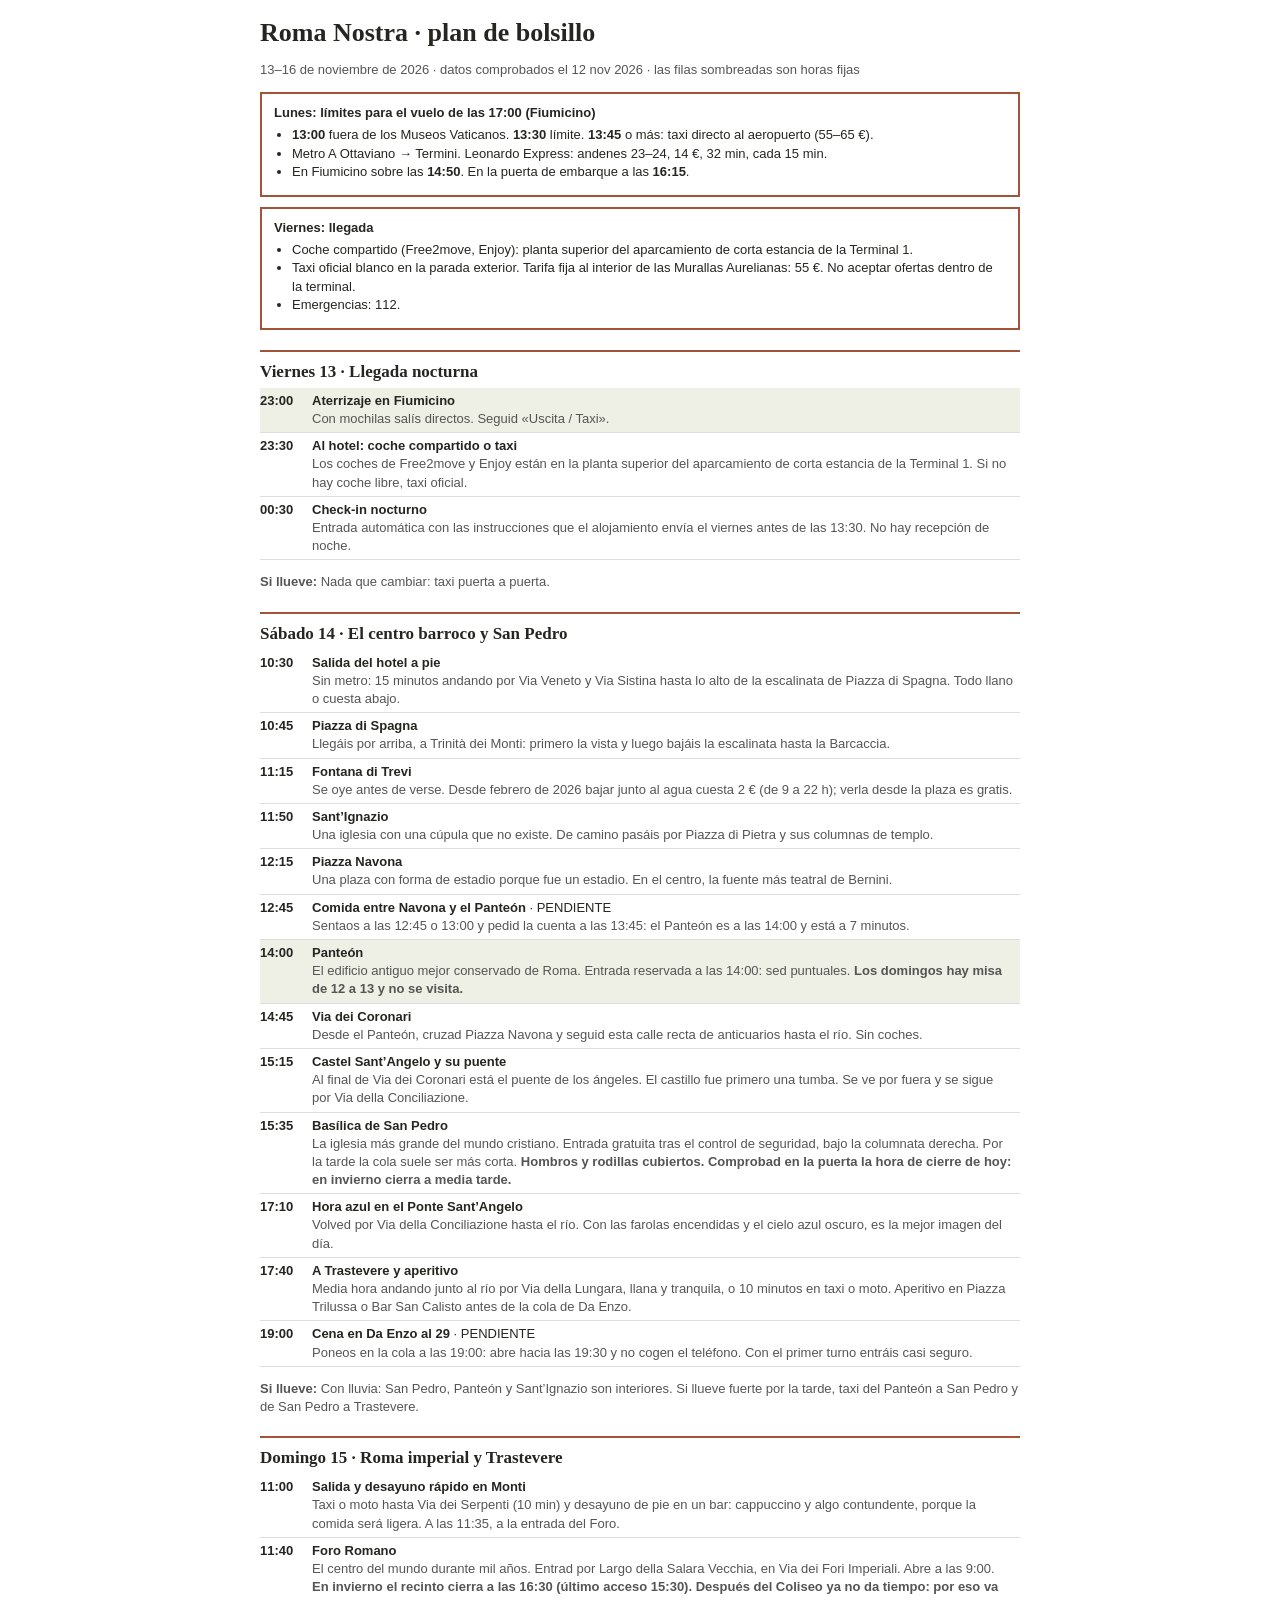
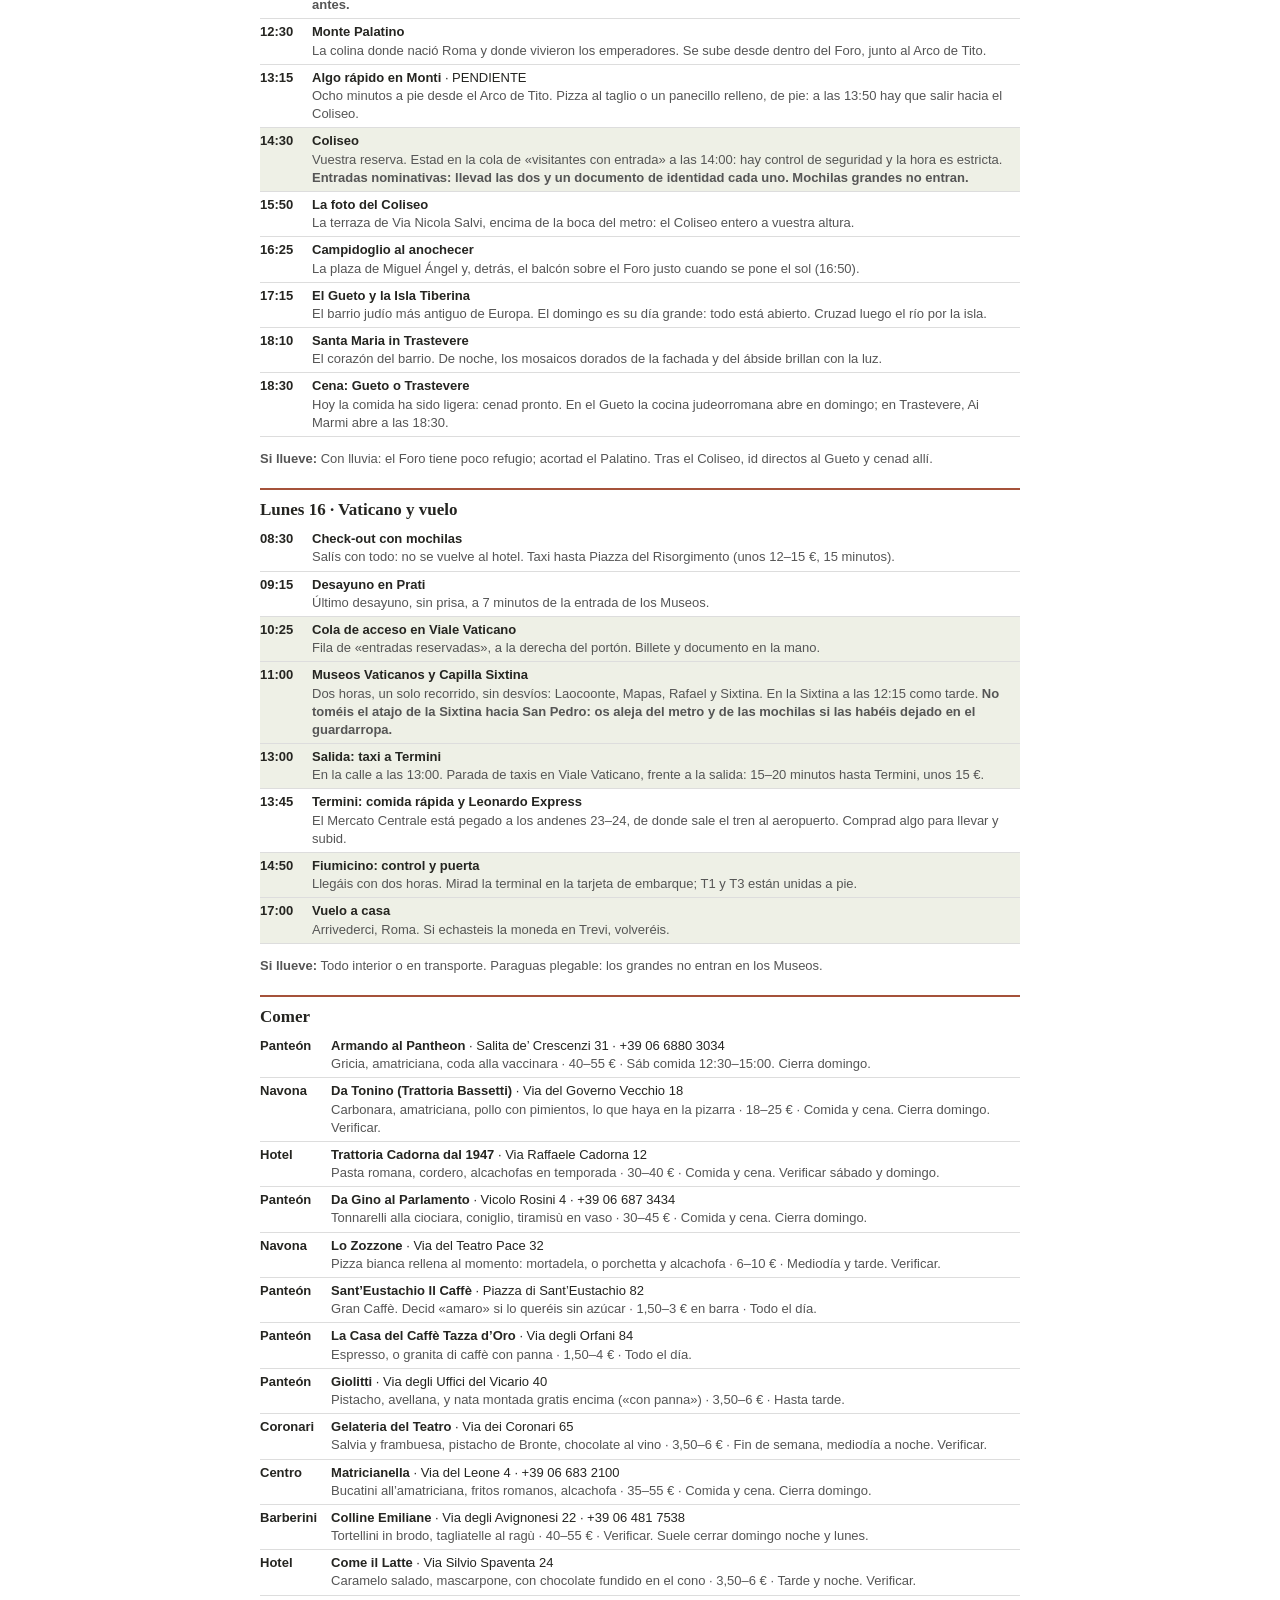
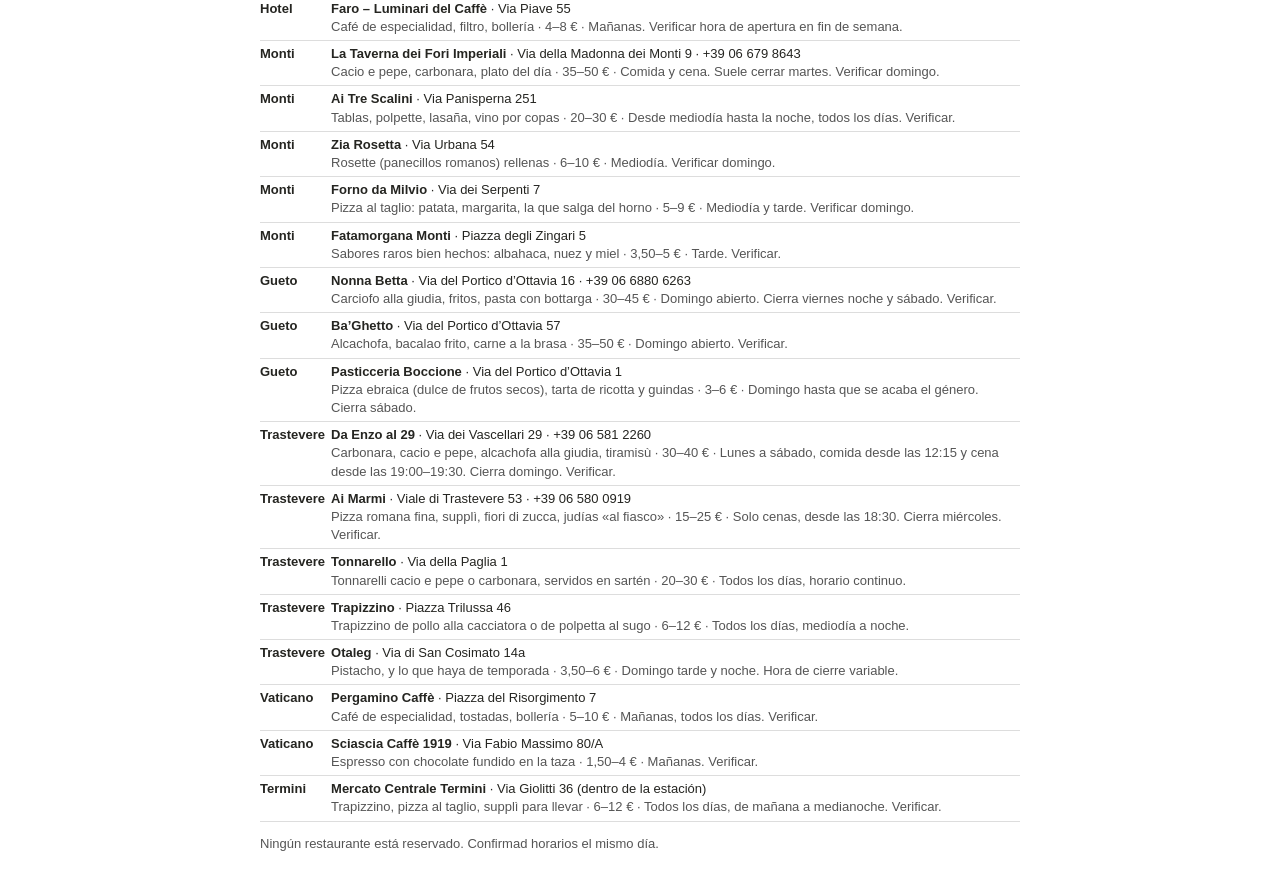
==== commit 6f21be20: "Replan Sunday for an 11:00 start Co-Authored-By: Claude Fable 5.2 <noreply@anthropic.com> Claude-Ses" ====
--- a/bolsillo.html
+++ b/bolsillo.html
@@ -2,4 +2,4 @@
 <style>body{font:13px/1.4 -apple-system,"Segoe UI",Helvetica,Arial,sans-serif;color:#252521;background:#fff;max-width:760px;margin:0 auto;padding:18px}h1{font:600 26px Georgia,serif;margin:0 0 2px}h2{font:600 17px Georgia,serif;margin:20px 0 6px;padding-top:10px;border-top:2px solid #A5523A;break-after:avoid}table{width:100%;border-collapse:collapse}td{padding:4px 6px 4px 0;vertical-align:top;border-bottom:1px solid #ddd}td:first-child{white-space:nowrap;font-weight:700;font-variant-numeric:tabular-nums;width:46px}.f td{background:#eef0e6}.s{color:#555}.box{border:2px solid #A5523A;padding:10px 12px;margin:10px 0;break-inside:avoid}ul{margin:4px 0;padding-left:18px}@media print{body{padding:0}h2{break-before:auto}}</style></head><body>
 <h1>Roma Nostra · plan de bolsillo</h1><p class="s">13–16 de noviembre de 2026 · datos comprobados el 12 nov 2026 · las filas sombreadas son horas fijas</p>
 <div class="box"><b>Lunes: límites para el vuelo de las 17:00 (Fiumicino)</b><ul><li><b>13:00</b> fuera de los Museos Vaticanos. <b>13:30</b> límite. <b>13:45</b> o más: taxi directo al aeropuerto (55–65 €).</li><li>Metro A Ottaviano → Termini. Leonardo Express: andenes 23–24, 14 €, 32 min, cada 15 min.</li><li>En Fiumicino sobre las <b>14:50</b>. En la puerta de embarque a las <b>16:15</b>.</li></ul></div>
-<div class="box"><b>Viernes: llegada</b><ul><li>Coche compartido (Free2move, Enjoy): planta superior del aparcamiento de corta estancia de la Terminal 1.</li><li>Taxi oficial blanco en la parada exterior. Tarifa fija al interior de las Murallas Aurelianas: 55 €. No aceptar ofertas dentro de la terminal.</li><li>Emergencias: 112.</li></ul></div><h2>Viernes 13 · Llegada nocturna</h2><table><tr class="f"><td>23:00</td><td><b>Aterrizaje en Fiumicino</b><br><span class="s">Con mochilas salís directos. Seguid «Uscita / Taxi».</span></td></tr><tr><td>23:30</td><td><b>Al hotel: coche compartido o taxi</b><br><span class="s">Los coches de Free2move y Enjoy están en la planta superior del aparcamiento de corta estancia de la Terminal 1. Si no hay coche libre, taxi oficial.</span></td></tr><tr><td>00:30</td><td><b>Check-in nocturno</b><br><span class="s">Entrada automática con las instrucciones que el alojamiento envía el viernes antes de las 13:30. No hay recepción de noche.</span></td></tr></table><p class="s"><b>Si llueve:</b> Nada que cambiar: taxi puerta a puerta.</p><h2>Sábado 14 · El centro barroco y San Pedro</h2><table><tr><td>10:30</td><td><b>Salida del hotel a pie</b><br><span class="s">Sin metro: 15 minutos andando por Via Veneto y Via Sistina hasta lo alto de la escalinata de Piazza di Spagna. Todo llano o cuesta abajo.</span></td></tr><tr><td>10:45</td><td><b>Piazza di Spagna</b><br><span class="s">Llegáis por arriba, a Trinità dei Monti: primero la vista y luego bajáis la escalinata hasta la Barcaccia.</span></td></tr><tr><td>11:15</td><td><b>Fontana di Trevi</b><br><span class="s">Se oye antes de verse. Desde febrero de 2026 bajar junto al agua cuesta 2 € (de 9 a 22 h); verla desde la plaza es gratis.</span></td></tr><tr><td>11:50</td><td><b>Sant’Ignazio</b><br><span class="s">Una iglesia con una cúpula que no existe. De camino pasáis por Piazza di Pietra y sus columnas de templo.</span></td></tr><tr><td>12:15</td><td><b>Piazza Navona</b><br><span class="s">Una plaza con forma de estadio porque fue un estadio. En el centro, la fuente más teatral de Bernini.</span></td></tr><tr><td>12:45</td><td><b>Comida entre Navona y el Panteón</b> · PENDIENTE<br><span class="s">Sentaos a las 12:45 o 13:00 y pedid la cuenta a las 13:45: el Panteón es a las 14:00 y está a 7 minutos.</span></td></tr><tr class="f"><td>14:00</td><td><b>Panteón</b><br><span class="s">El edificio antiguo mejor conservado de Roma. Entrada reservada a las 14:00: sed puntuales. <b>Los domingos hay misa de 12 a 13 y no se visita.</b></span></td></tr><tr><td>14:45</td><td><b>Via dei Coronari</b><br><span class="s">Desde el Panteón, cruzad Piazza Navona y seguid esta calle recta de anticuarios hasta el río. Sin coches.</span></td></tr><tr><td>15:15</td><td><b>Castel Sant’Angelo y su puente</b><br><span class="s">Al final de Via dei Coronari está el puente de los ángeles. El castillo fue primero una tumba. Se ve por fuera y se sigue por Via della Conciliazione.</span></td></tr><tr><td>15:35</td><td><b>Basílica de San Pedro</b><br><span class="s">La iglesia más grande del mundo cristiano. Entrada gratuita tras el control de seguridad, bajo la columnata derecha. Por la tarde la cola suele ser más corta. <b>Hombros y rodillas cubiertos. Comprobad en la puerta la hora de cierre de hoy: en invierno cierra a media tarde.</b></span></td></tr><tr><td>17:10</td><td><b>Hora azul en el Ponte Sant’Angelo</b><br><span class="s">Volved por Via della Conciliazione hasta el río. Con las farolas encendidas y el cielo azul oscuro, es la mejor imagen del día.</span></td></tr><tr><td>17:40</td><td><b>A Trastevere y aperitivo</b><br><span class="s">Media hora andando junto al río por Via della Lungara, llana y tranquila, o 10 minutos en taxi o moto. Aperitivo en Piazza Trilussa o Bar San Calisto antes de la cola de Da Enzo.</span></td></tr><tr><td>19:00</td><td><b>Cena en Da Enzo al 29</b> · PENDIENTE<br><span class="s">Poneos en la cola a las 19:00: abre hacia las 19:30 y no cogen el teléfono. Con el primer turno entráis casi seguro.</span></td></tr></table><p class="s"><b>Si llueve:</b> Con lluvia: San Pedro, Panteón y Sant’Ignazio son interiores. Si llueve fuerte por la tarde, taxi del Panteón a San Pedro y de San Pedro a Trastevere.</p><h2>Domingo 15 · Roma imperial y Trastevere</h2><table><tr><td>08:30</td><td><b>Desayuno y bajada al Foro</b><br><span class="s">Sin metro: 25 minutos andando cuesta abajo por Via Nazionale y Via dei Serpenti, o 10 minutos en taxi o moto hasta Via dei Fori Imperiali.</span></td></tr><tr><td>09:00</td><td><b>Foro Romano</b><br><span class="s">El centro del mundo durante mil años. Entrad por Largo della Salara Vecchia, en Via dei Fori Imperiali. Abre a las 9:00. <b>En invierno el recinto cierra a las 16:30 (último acceso 15:30). Después del Coliseo ya no da tiempo: por eso va antes.</b></span></td></tr><tr><td>10:40</td><td><b>Monte Palatino</b><br><span class="s">La colina donde nació Roma y donde vivieron los emperadores. Se sube desde dentro del Foro, junto al Arco de Tito.</span></td></tr><tr><td>12:30</td><td><b>Comida en Monti</b> · PENDIENTE<br><span class="s">Hoy toca comer pronto: el Coliseo es a las 14:30 y después las cocinas ya han cerrado. A las 12:30, al abrir.</span></td></tr><tr class="f"><td>14:30</td><td><b>Coliseo</b><br><span class="s">Vuestra reserva. Estad en la cola de «visitantes con entrada» a las 14:00: hay control de seguridad y la hora es estricta. <b>Entradas nominativas: llevad las dos y un documento de identidad cada uno. Mochilas grandes no entran.</b></span></td></tr><tr><td>15:50</td><td><b>La foto del Coliseo</b><br><span class="s">La terraza de Via Nicola Salvi, encima de la boca del metro: el Coliseo entero a vuestra altura.</span></td></tr><tr><td>16:25</td><td><b>Campidoglio al anochecer</b><br><span class="s">La plaza de Miguel Ángel y, detrás, el balcón sobre el Foro justo cuando se pone el sol (16:50).</span></td></tr><tr><td>17:15</td><td><b>El Gueto y la Isla Tiberina</b><br><span class="s">El barrio judío más antiguo de Europa. El domingo es su día grande: todo está abierto. Cruzad luego el río por la isla.</span></td></tr><tr><td>18:10</td><td><b>Santa Maria in Trastevere</b><br><span class="s">El corazón del barrio. De noche, los mosaicos dorados de la fachada y del ábside brillan con la luz.</span></td></tr><tr><td>19:00</td><td><b>Cena: Gueto o Trastevere</b><br><span class="s">Como en Trastevere ya cenasteis el sábado, hoy podéis quedaros en el Gueto (cocina judeorromana, abierto en domingo) o cruzar a por pizza romana en Ai Marmi.</span></td></tr></table><p class="s"><b>Si llueve:</b> Con lluvia: el Foro tiene poco refugio; acortad el Palatino. Tras el Coliseo, id directos al Gueto y cenad allí.</p><h2>Lunes 16 · Vaticano y vuelo</h2><table><tr><td>08:30</td><td><b>Check-out con mochilas</b><br><span class="s">Salís con todo: no se vuelve al hotel. Taxi hasta Piazza del Risorgimento (unos 12–15 €, 15 minutos).</span></td></tr><tr><td>09:15</td><td><b>Desayuno en Prati</b><br><span class="s">Último desayuno, sin prisa, a 7 minutos de la entrada de los Museos.</span></td></tr><tr class="f"><td>10:25</td><td><b>Cola de acceso en Viale Vaticano</b><br><span class="s">Fila de «entradas reservadas», a la derecha del portón. Billete y documento en la mano.</span></td></tr><tr class="f"><td>11:00</td><td><b>Museos Vaticanos y Capilla Sixtina</b><br><span class="s">Dos horas, un solo recorrido, sin desvíos: Laocoonte, Mapas, Rafael y Sixtina. En la Sixtina a las 12:15 como tarde. <b>No toméis el atajo de la Sixtina hacia San Pedro: os aleja del metro y de las mochilas si las habéis dejado en el guardarropa.</b></span></td></tr><tr class="f"><td>13:00</td><td><b>Salida: taxi a Termini</b><br><span class="s">En la calle a las 13:00. Parada de taxis en Viale Vaticano, frente a la salida: 15–20 minutos hasta Termini, unos 15 €.</span></td></tr><tr><td>13:45</td><td><b>Termini: comida rápida y Leonardo Express</b><br><span class="s">El Mercato Centrale está pegado a los andenes 23–24, de donde sale el tren al aeropuerto. Comprad algo para llevar y subid.</span></td></tr><tr class="f"><td>14:50</td><td><b>Fiumicino: control y puerta</b><br><span class="s">Llegáis con dos horas. Mirad la terminal en la tarjeta de embarque; T1 y T3 están unidas a pie.</span></td></tr><tr class="f"><td>17:00</td><td><b>Vuelo a casa</b><br><span class="s">Arrivederci, Roma. Si echasteis la moneda en Trevi, volveréis.</span></td></tr></table><p class="s"><b>Si llueve:</b> Todo interior o en transporte. Paraguas plegable: los grandes no entran en los Museos.</p><h2>Comer</h2><table><tr><td>Panteón</td><td><b>Armando al Pantheon</b> · Salita de’ Crescenzi 31 · +39 06 6880 3034<br><span class="s">Gricia, amatriciana, coda alla vaccinara · 40–55 € · Sáb comida 12:30–15:00. Cierra domingo.</span></td></tr><tr><td>Navona</td><td><b>Da Tonino (Trattoria Bassetti)</b> · Via del Governo Vecchio 18<br><span class="s">Carbonara, amatriciana, pollo con pimientos, lo que haya en la pizarra · 18–25 € · Comida y cena. Cierra domingo. Verificar.</span></td></tr><tr><td>Hotel</td><td><b>Trattoria Cadorna dal 1947</b> · Via Raffaele Cadorna 12<br><span class="s">Pasta romana, cordero, alcachofas en temporada · 30–40 € · Comida y cena. Verificar sábado y domingo.</span></td></tr><tr><td>Panteón</td><td><b>Da Gino al Parlamento</b> · Vicolo Rosini 4 · +39 06 687 3434<br><span class="s">Tonnarelli alla ciociara, coniglio, tiramisù en vaso · 30–45 € · Comida y cena. Cierra domingo.</span></td></tr><tr><td>Navona</td><td><b>Lo Zozzone</b> · Via del Teatro Pace 32<br><span class="s">Pizza bianca rellena al momento: mortadela, o porchetta y alcachofa · 6–10 € · Mediodía y tarde. Verificar.</span></td></tr><tr><td>Panteón</td><td><b>Sant’Eustachio Il Caffè</b> · Piazza di Sant’Eustachio 82<br><span class="s">Gran Caffè. Decid «amaro» si lo queréis sin azúcar · 1,50–3 € en barra · Todo el día.</span></td></tr><tr><td>Panteón</td><td><b>La Casa del Caffè Tazza d’Oro</b> · Via degli Orfani 84<br><span class="s">Espresso, o granita di caffè con panna · 1,50–4 € · Todo el día.</span></td></tr><tr><td>Panteón</td><td><b>Giolitti</b> · Via degli Uffici del Vicario 40<br><span class="s">Pistacho, avellana, y nata montada gratis encima («con panna») · 3,50–6 € · Hasta tarde.</span></td></tr><tr><td>Coronari</td><td><b>Gelateria del Teatro</b> · Via dei Coronari 65<br><span class="s">Salvia y frambuesa, pistacho de Bronte, chocolate al vino · 3,50–6 € · Fin de semana, mediodía a noche. Verificar.</span></td></tr><tr><td>Centro</td><td><b>Matricianella</b> · Via del Leone 4 · +39 06 683 2100<br><span class="s">Bucatini all’amatriciana, fritos romanos, alcachofa · 35–55 € · Comida y cena. Cierra domingo.</span></td></tr><tr><td>Barberini</td><td><b>Colline Emiliane</b> · Via degli Avignonesi 22 · +39 06 481 7538<br><span class="s">Tortellini in brodo, tagliatelle al ragù · 40–55 € · Verificar. Suele cerrar domingo noche y lunes.</span></td></tr><tr><td>Hotel</td><td><b>Come il Latte</b> · Via Silvio Spaventa 24<br><span class="s">Caramelo salado, mascarpone, con chocolate fundido en el cono · 3,50–6 € · Tarde y noche. Verificar.</span></td></tr><tr><td>Hotel</td><td><b>Faro – Luminari del Caffè</b> · Via Piave 55<br><span class="s">Café de especialidad, filtro, bollería · 4–8 € · Mañanas. Verificar hora de apertura en fin de semana.</span></td></tr><tr><td>Monti</td><td><b>La Taverna dei Fori Imperiali</b> · Via della Madonna dei Monti 9 · +39 06 679 8643<br><span class="s">Cacio e pepe, carbonara, plato del día · 35–50 € · Comida y cena. Suele cerrar martes. Verificar domingo.</span></td></tr><tr><td>Monti</td><td><b>Ai Tre Scalini</b> · Via Panisperna 251<br><span class="s">Tablas, polpette, lasaña, vino por copas · 20–30 € · Desde mediodía hasta la noche, todos los días. Verificar.</span></td></tr><tr><td>Monti</td><td><b>Zia Rosetta</b> · Via Urbana 54<br><span class="s">Rosette (panecillos romanos) rellenas · 6–10 € · Mediodía. Verificar domingo.</span></td></tr><tr><td>Monti</td><td><b>Fatamorgana Monti</b> · Piazza degli Zingari 5<br><span class="s">Sabores raros bien hechos: albahaca, nuez y miel · 3,50–5 € · Tarde. Verificar.</span></td></tr><tr><td>Gueto</td><td><b>Nonna Betta</b> · Via del Portico d’Ottavia 16 · +39 06 6880 6263<br><span class="s">Carciofo alla giudia, fritos, pasta con bottarga · 30–45 € · Domingo abierto. Cierra viernes noche y sábado. Verificar.</span></td></tr><tr><td>Gueto</td><td><b>Ba’Ghetto</b> · Via del Portico d’Ottavia 57<br><span class="s">Alcachofa, bacalao frito, carne a la brasa · 35–50 € · Domingo abierto. Verificar.</span></td></tr><tr><td>Gueto</td><td><b>Pasticceria Boccione</b> · Via del Portico d’Ottavia 1<br><span class="s">Pizza ebraica (dulce de frutos secos), tarta de ricotta y guindas · 3–6 € · Domingo hasta que se acaba el género. Cierra sábado.</span></td></tr><tr><td>Trastevere</td><td><b>Da Enzo al 29</b> · Via dei Vascellari 29 · +39 06 581 2260<br><span class="s">Carbonara, cacio e pepe, alcachofa alla giudia, tiramisù · 30–40 € · Lunes a sábado, comida desde las 12:15 y cena desde las 19:00–19:30. Cierra domingo. Verificar.</span></td></tr><tr><td>Trastevere</td><td><b>Ai Marmi</b> · Viale di Trastevere 53 · +39 06 580 0919<br><span class="s">Pizza romana fina, supplì, fiori di zucca, judías «al fiasco» · 15–25 € · Solo cenas, desde las 18:30. Cierra miércoles. Verificar.</span></td></tr><tr><td>Trastevere</td><td><b>Tonnarello</b> · Via della Paglia 1<br><span class="s">Tonnarelli cacio e pepe o carbonara, servidos en sartén · 20–30 € · Todos los días, horario continuo.</span></td></tr><tr><td>Trastevere</td><td><b>Trapizzino</b> · Piazza Trilussa 46<br><span class="s">Trapizzino de pollo alla cacciatora o de polpetta al sugo · 6–12 € · Todos los días, mediodía a noche.</span></td></tr><tr><td>Trastevere</td><td><b>Otaleg</b> · Via di San Cosimato 14a<br><span class="s">Pistacho, y lo que haya de temporada · 3,50–6 € · Domingo tarde y noche. Hora de cierre variable.</span></td></tr><tr><td>Vaticano</td><td><b>Pergamino Caffè</b> · Piazza del Risorgimento 7<br><span class="s">Café de especialidad, tostadas, bollería · 5–10 € · Mañanas, todos los días. Verificar.</span></td></tr><tr><td>Vaticano</td><td><b>Sciascia Caffè 1919</b> · Via Fabio Massimo 80/A<br><span class="s">Espresso con chocolate fundido en la taza · 1,50–4 € · Mañanas. Verificar.</span></td></tr><tr><td>Termini</td><td><b>Mercato Centrale Termini</b> · Via Giolitti 36 (dentro de la estación)<br><span class="s">Trapizzino, pizza al taglio, supplì para llevar · 6–12 € · Todos los días, de mañana a medianoche. Verificar.</span></td></tr></table><p class="s">Ningún restaurante está reservado. Confirmad horarios el mismo día.</p></body></html>+<div class="box"><b>Viernes: llegada</b><ul><li>Coche compartido (Free2move, Enjoy): planta superior del aparcamiento de corta estancia de la Terminal 1.</li><li>Taxi oficial blanco en la parada exterior. Tarifa fija al interior de las Murallas Aurelianas: 55 €. No aceptar ofertas dentro de la terminal.</li><li>Emergencias: 112.</li></ul></div><h2>Viernes 13 · Llegada nocturna</h2><table><tr class="f"><td>23:00</td><td><b>Aterrizaje en Fiumicino</b><br><span class="s">Con mochilas salís directos. Seguid «Uscita / Taxi».</span></td></tr><tr><td>23:30</td><td><b>Al hotel: coche compartido o taxi</b><br><span class="s">Los coches de Free2move y Enjoy están en la planta superior del aparcamiento de corta estancia de la Terminal 1. Si no hay coche libre, taxi oficial.</span></td></tr><tr><td>00:30</td><td><b>Check-in nocturno</b><br><span class="s">Entrada automática con las instrucciones que el alojamiento envía el viernes antes de las 13:30. No hay recepción de noche.</span></td></tr></table><p class="s"><b>Si llueve:</b> Nada que cambiar: taxi puerta a puerta.</p><h2>Sábado 14 · El centro barroco y San Pedro</h2><table><tr><td>10:30</td><td><b>Salida del hotel a pie</b><br><span class="s">Sin metro: 15 minutos andando por Via Veneto y Via Sistina hasta lo alto de la escalinata de Piazza di Spagna. Todo llano o cuesta abajo.</span></td></tr><tr><td>10:45</td><td><b>Piazza di Spagna</b><br><span class="s">Llegáis por arriba, a Trinità dei Monti: primero la vista y luego bajáis la escalinata hasta la Barcaccia.</span></td></tr><tr><td>11:15</td><td><b>Fontana di Trevi</b><br><span class="s">Se oye antes de verse. Desde febrero de 2026 bajar junto al agua cuesta 2 € (de 9 a 22 h); verla desde la plaza es gratis.</span></td></tr><tr><td>11:50</td><td><b>Sant’Ignazio</b><br><span class="s">Una iglesia con una cúpula que no existe. De camino pasáis por Piazza di Pietra y sus columnas de templo.</span></td></tr><tr><td>12:15</td><td><b>Piazza Navona</b><br><span class="s">Una plaza con forma de estadio porque fue un estadio. En el centro, la fuente más teatral de Bernini.</span></td></tr><tr><td>12:45</td><td><b>Comida entre Navona y el Panteón</b> · PENDIENTE<br><span class="s">Sentaos a las 12:45 o 13:00 y pedid la cuenta a las 13:45: el Panteón es a las 14:00 y está a 7 minutos.</span></td></tr><tr class="f"><td>14:00</td><td><b>Panteón</b><br><span class="s">El edificio antiguo mejor conservado de Roma. Entrada reservada a las 14:00: sed puntuales. <b>Los domingos hay misa de 12 a 13 y no se visita.</b></span></td></tr><tr><td>14:45</td><td><b>Via dei Coronari</b><br><span class="s">Desde el Panteón, cruzad Piazza Navona y seguid esta calle recta de anticuarios hasta el río. Sin coches.</span></td></tr><tr><td>15:15</td><td><b>Castel Sant’Angelo y su puente</b><br><span class="s">Al final de Via dei Coronari está el puente de los ángeles. El castillo fue primero una tumba. Se ve por fuera y se sigue por Via della Conciliazione.</span></td></tr><tr><td>15:35</td><td><b>Basílica de San Pedro</b><br><span class="s">La iglesia más grande del mundo cristiano. Entrada gratuita tras el control de seguridad, bajo la columnata derecha. Por la tarde la cola suele ser más corta. <b>Hombros y rodillas cubiertos. Comprobad en la puerta la hora de cierre de hoy: en invierno cierra a media tarde.</b></span></td></tr><tr><td>17:10</td><td><b>Hora azul en el Ponte Sant’Angelo</b><br><span class="s">Volved por Via della Conciliazione hasta el río. Con las farolas encendidas y el cielo azul oscuro, es la mejor imagen del día.</span></td></tr><tr><td>17:40</td><td><b>A Trastevere y aperitivo</b><br><span class="s">Media hora andando junto al río por Via della Lungara, llana y tranquila, o 10 minutos en taxi o moto. Aperitivo en Piazza Trilussa o Bar San Calisto antes de la cola de Da Enzo.</span></td></tr><tr><td>19:00</td><td><b>Cena en Da Enzo al 29</b> · PENDIENTE<br><span class="s">Poneos en la cola a las 19:00: abre hacia las 19:30 y no cogen el teléfono. Con el primer turno entráis casi seguro.</span></td></tr></table><p class="s"><b>Si llueve:</b> Con lluvia: San Pedro, Panteón y Sant’Ignazio son interiores. Si llueve fuerte por la tarde, taxi del Panteón a San Pedro y de San Pedro a Trastevere.</p><h2>Domingo 15 · Roma imperial y Trastevere</h2><table><tr><td>11:00</td><td><b>Salida y desayuno rápido en Monti</b><br><span class="s">Taxi o moto hasta Via dei Serpenti (10 min) y desayuno de pie en un bar: cappuccino y algo contundente, porque la comida será ligera. A las 11:35, a la entrada del Foro.</span></td></tr><tr><td>11:40</td><td><b>Foro Romano</b><br><span class="s">El centro del mundo durante mil años. Entrad por Largo della Salara Vecchia, en Via dei Fori Imperiali. Abre a las 9:00. <b>En invierno el recinto cierra a las 16:30 (último acceso 15:30). Después del Coliseo ya no da tiempo: por eso va antes.</b></span></td></tr><tr><td>12:30</td><td><b>Monte Palatino</b><br><span class="s">La colina donde nació Roma y donde vivieron los emperadores. Se sube desde dentro del Foro, junto al Arco de Tito.</span></td></tr><tr><td>13:15</td><td><b>Algo rápido en Monti</b> · PENDIENTE<br><span class="s">Ocho minutos a pie desde el Arco de Tito. Pizza al taglio o un panecillo relleno, de pie: a las 13:50 hay que salir hacia el Coliseo.</span></td></tr><tr class="f"><td>14:30</td><td><b>Coliseo</b><br><span class="s">Vuestra reserva. Estad en la cola de «visitantes con entrada» a las 14:00: hay control de seguridad y la hora es estricta. <b>Entradas nominativas: llevad las dos y un documento de identidad cada uno. Mochilas grandes no entran.</b></span></td></tr><tr><td>15:50</td><td><b>La foto del Coliseo</b><br><span class="s">La terraza de Via Nicola Salvi, encima de la boca del metro: el Coliseo entero a vuestra altura.</span></td></tr><tr><td>16:25</td><td><b>Campidoglio al anochecer</b><br><span class="s">La plaza de Miguel Ángel y, detrás, el balcón sobre el Foro justo cuando se pone el sol (16:50).</span></td></tr><tr><td>17:15</td><td><b>El Gueto y la Isla Tiberina</b><br><span class="s">El barrio judío más antiguo de Europa. El domingo es su día grande: todo está abierto. Cruzad luego el río por la isla.</span></td></tr><tr><td>18:10</td><td><b>Santa Maria in Trastevere</b><br><span class="s">El corazón del barrio. De noche, los mosaicos dorados de la fachada y del ábside brillan con la luz.</span></td></tr><tr><td>18:30</td><td><b>Cena: Gueto o Trastevere</b><br><span class="s">Hoy la comida ha sido ligera: cenad pronto. En el Gueto la cocina judeorromana abre en domingo; en Trastevere, Ai Marmi abre a las 18:30.</span></td></tr></table><p class="s"><b>Si llueve:</b> Con lluvia: el Foro tiene poco refugio; acortad el Palatino. Tras el Coliseo, id directos al Gueto y cenad allí.</p><h2>Lunes 16 · Vaticano y vuelo</h2><table><tr><td>08:30</td><td><b>Check-out con mochilas</b><br><span class="s">Salís con todo: no se vuelve al hotel. Taxi hasta Piazza del Risorgimento (unos 12–15 €, 15 minutos).</span></td></tr><tr><td>09:15</td><td><b>Desayuno en Prati</b><br><span class="s">Último desayuno, sin prisa, a 7 minutos de la entrada de los Museos.</span></td></tr><tr class="f"><td>10:25</td><td><b>Cola de acceso en Viale Vaticano</b><br><span class="s">Fila de «entradas reservadas», a la derecha del portón. Billete y documento en la mano.</span></td></tr><tr class="f"><td>11:00</td><td><b>Museos Vaticanos y Capilla Sixtina</b><br><span class="s">Dos horas, un solo recorrido, sin desvíos: Laocoonte, Mapas, Rafael y Sixtina. En la Sixtina a las 12:15 como tarde. <b>No toméis el atajo de la Sixtina hacia San Pedro: os aleja del metro y de las mochilas si las habéis dejado en el guardarropa.</b></span></td></tr><tr class="f"><td>13:00</td><td><b>Salida: taxi a Termini</b><br><span class="s">En la calle a las 13:00. Parada de taxis en Viale Vaticano, frente a la salida: 15–20 minutos hasta Termini, unos 15 €.</span></td></tr><tr><td>13:45</td><td><b>Termini: comida rápida y Leonardo Express</b><br><span class="s">El Mercato Centrale está pegado a los andenes 23–24, de donde sale el tren al aeropuerto. Comprad algo para llevar y subid.</span></td></tr><tr class="f"><td>14:50</td><td><b>Fiumicino: control y puerta</b><br><span class="s">Llegáis con dos horas. Mirad la terminal en la tarjeta de embarque; T1 y T3 están unidas a pie.</span></td></tr><tr class="f"><td>17:00</td><td><b>Vuelo a casa</b><br><span class="s">Arrivederci, Roma. Si echasteis la moneda en Trevi, volveréis.</span></td></tr></table><p class="s"><b>Si llueve:</b> Todo interior o en transporte. Paraguas plegable: los grandes no entran en los Museos.</p><h2>Comer</h2><table><tr><td>Panteón</td><td><b>Armando al Pantheon</b> · Salita de’ Crescenzi 31 · +39 06 6880 3034<br><span class="s">Gricia, amatriciana, coda alla vaccinara · 40–55 € · Sáb comida 12:30–15:00. Cierra domingo.</span></td></tr><tr><td>Navona</td><td><b>Da Tonino (Trattoria Bassetti)</b> · Via del Governo Vecchio 18<br><span class="s">Carbonara, amatriciana, pollo con pimientos, lo que haya en la pizarra · 18–25 € · Comida y cena. Cierra domingo. Verificar.</span></td></tr><tr><td>Hotel</td><td><b>Trattoria Cadorna dal 1947</b> · Via Raffaele Cadorna 12<br><span class="s">Pasta romana, cordero, alcachofas en temporada · 30–40 € · Comida y cena. Verificar sábado y domingo.</span></td></tr><tr><td>Panteón</td><td><b>Da Gino al Parlamento</b> · Vicolo Rosini 4 · +39 06 687 3434<br><span class="s">Tonnarelli alla ciociara, coniglio, tiramisù en vaso · 30–45 € · Comida y cena. Cierra domingo.</span></td></tr><tr><td>Navona</td><td><b>Lo Zozzone</b> · Via del Teatro Pace 32<br><span class="s">Pizza bianca rellena al momento: mortadela, o porchetta y alcachofa · 6–10 € · Mediodía y tarde. Verificar.</span></td></tr><tr><td>Panteón</td><td><b>Sant’Eustachio Il Caffè</b> · Piazza di Sant’Eustachio 82<br><span class="s">Gran Caffè. Decid «amaro» si lo queréis sin azúcar · 1,50–3 € en barra · Todo el día.</span></td></tr><tr><td>Panteón</td><td><b>La Casa del Caffè Tazza d’Oro</b> · Via degli Orfani 84<br><span class="s">Espresso, o granita di caffè con panna · 1,50–4 € · Todo el día.</span></td></tr><tr><td>Panteón</td><td><b>Giolitti</b> · Via degli Uffici del Vicario 40<br><span class="s">Pistacho, avellana, y nata montada gratis encima («con panna») · 3,50–6 € · Hasta tarde.</span></td></tr><tr><td>Coronari</td><td><b>Gelateria del Teatro</b> · Via dei Coronari 65<br><span class="s">Salvia y frambuesa, pistacho de Bronte, chocolate al vino · 3,50–6 € · Fin de semana, mediodía a noche. Verificar.</span></td></tr><tr><td>Centro</td><td><b>Matricianella</b> · Via del Leone 4 · +39 06 683 2100<br><span class="s">Bucatini all’amatriciana, fritos romanos, alcachofa · 35–55 € · Comida y cena. Cierra domingo.</span></td></tr><tr><td>Barberini</td><td><b>Colline Emiliane</b> · Via degli Avignonesi 22 · +39 06 481 7538<br><span class="s">Tortellini in brodo, tagliatelle al ragù · 40–55 € · Verificar. Suele cerrar domingo noche y lunes.</span></td></tr><tr><td>Hotel</td><td><b>Come il Latte</b> · Via Silvio Spaventa 24<br><span class="s">Caramelo salado, mascarpone, con chocolate fundido en el cono · 3,50–6 € · Tarde y noche. Verificar.</span></td></tr><tr><td>Hotel</td><td><b>Faro – Luminari del Caffè</b> · Via Piave 55<br><span class="s">Café de especialidad, filtro, bollería · 4–8 € · Mañanas. Verificar hora de apertura en fin de semana.</span></td></tr><tr><td>Monti</td><td><b>La Taverna dei Fori Imperiali</b> · Via della Madonna dei Monti 9 · +39 06 679 8643<br><span class="s">Cacio e pepe, carbonara, plato del día · 35–50 € · Comida y cena. Suele cerrar martes. Verificar domingo.</span></td></tr><tr><td>Monti</td><td><b>Ai Tre Scalini</b> · Via Panisperna 251<br><span class="s">Tablas, polpette, lasaña, vino por copas · 20–30 € · Desde mediodía hasta la noche, todos los días. Verificar.</span></td></tr><tr><td>Monti</td><td><b>Zia Rosetta</b> · Via Urbana 54<br><span class="s">Rosette (panecillos romanos) rellenas · 6–10 € · Mediodía. Verificar domingo.</span></td></tr><tr><td>Monti</td><td><b>Forno da Milvio</b> · Via dei Serpenti 7<br><span class="s">Pizza al taglio: patata, margarita, la que salga del horno · 5–9 € · Mediodía y tarde. Verificar domingo.</span></td></tr><tr><td>Monti</td><td><b>Fatamorgana Monti</b> · Piazza degli Zingari 5<br><span class="s">Sabores raros bien hechos: albahaca, nuez y miel · 3,50–5 € · Tarde. Verificar.</span></td></tr><tr><td>Gueto</td><td><b>Nonna Betta</b> · Via del Portico d’Ottavia 16 · +39 06 6880 6263<br><span class="s">Carciofo alla giudia, fritos, pasta con bottarga · 30–45 € · Domingo abierto. Cierra viernes noche y sábado. Verificar.</span></td></tr><tr><td>Gueto</td><td><b>Ba’Ghetto</b> · Via del Portico d’Ottavia 57<br><span class="s">Alcachofa, bacalao frito, carne a la brasa · 35–50 € · Domingo abierto. Verificar.</span></td></tr><tr><td>Gueto</td><td><b>Pasticceria Boccione</b> · Via del Portico d’Ottavia 1<br><span class="s">Pizza ebraica (dulce de frutos secos), tarta de ricotta y guindas · 3–6 € · Domingo hasta que se acaba el género. Cierra sábado.</span></td></tr><tr><td>Trastevere</td><td><b>Da Enzo al 29</b> · Via dei Vascellari 29 · +39 06 581 2260<br><span class="s">Carbonara, cacio e pepe, alcachofa alla giudia, tiramisù · 30–40 € · Lunes a sábado, comida desde las 12:15 y cena desde las 19:00–19:30. Cierra domingo. Verificar.</span></td></tr><tr><td>Trastevere</td><td><b>Ai Marmi</b> · Viale di Trastevere 53 · +39 06 580 0919<br><span class="s">Pizza romana fina, supplì, fiori di zucca, judías «al fiasco» · 15–25 € · Solo cenas, desde las 18:30. Cierra miércoles. Verificar.</span></td></tr><tr><td>Trastevere</td><td><b>Tonnarello</b> · Via della Paglia 1<br><span class="s">Tonnarelli cacio e pepe o carbonara, servidos en sartén · 20–30 € · Todos los días, horario continuo.</span></td></tr><tr><td>Trastevere</td><td><b>Trapizzino</b> · Piazza Trilussa 46<br><span class="s">Trapizzino de pollo alla cacciatora o de polpetta al sugo · 6–12 € · Todos los días, mediodía a noche.</span></td></tr><tr><td>Trastevere</td><td><b>Otaleg</b> · Via di San Cosimato 14a<br><span class="s">Pistacho, y lo que haya de temporada · 3,50–6 € · Domingo tarde y noche. Hora de cierre variable.</span></td></tr><tr><td>Vaticano</td><td><b>Pergamino Caffè</b> · Piazza del Risorgimento 7<br><span class="s">Café de especialidad, tostadas, bollería · 5–10 € · Mañanas, todos los días. Verificar.</span></td></tr><tr><td>Vaticano</td><td><b>Sciascia Caffè 1919</b> · Via Fabio Massimo 80/A<br><span class="s">Espresso con chocolate fundido en la taza · 1,50–4 € · Mañanas. Verificar.</span></td></tr><tr><td>Termini</td><td><b>Mercato Centrale Termini</b> · Via Giolitti 36 (dentro de la estación)<br><span class="s">Trapizzino, pizza al taglio, supplì para llevar · 6–12 € · Todos los días, de mañana a medianoche. Verificar.</span></td></tr></table><p class="s">Ningún restaurante está reservado. Confirmad horarios el mismo día.</p></body></html>
